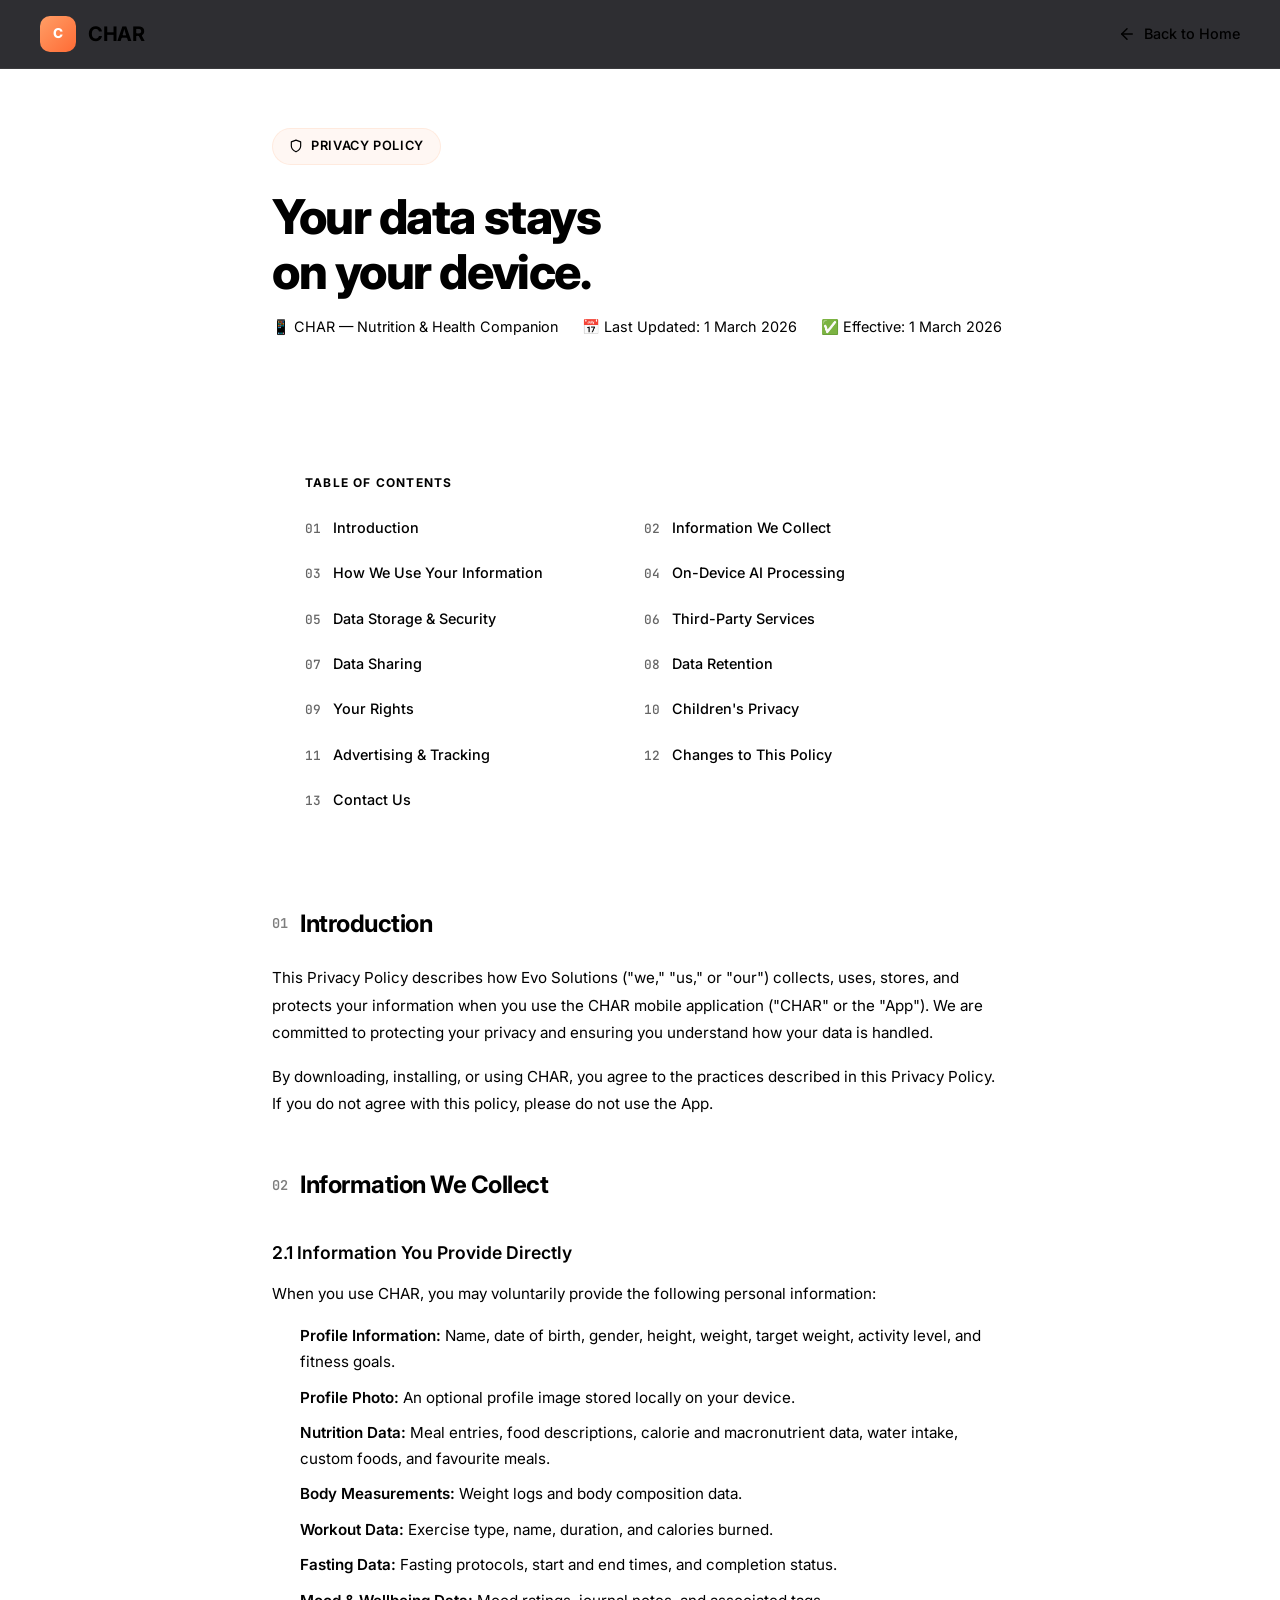
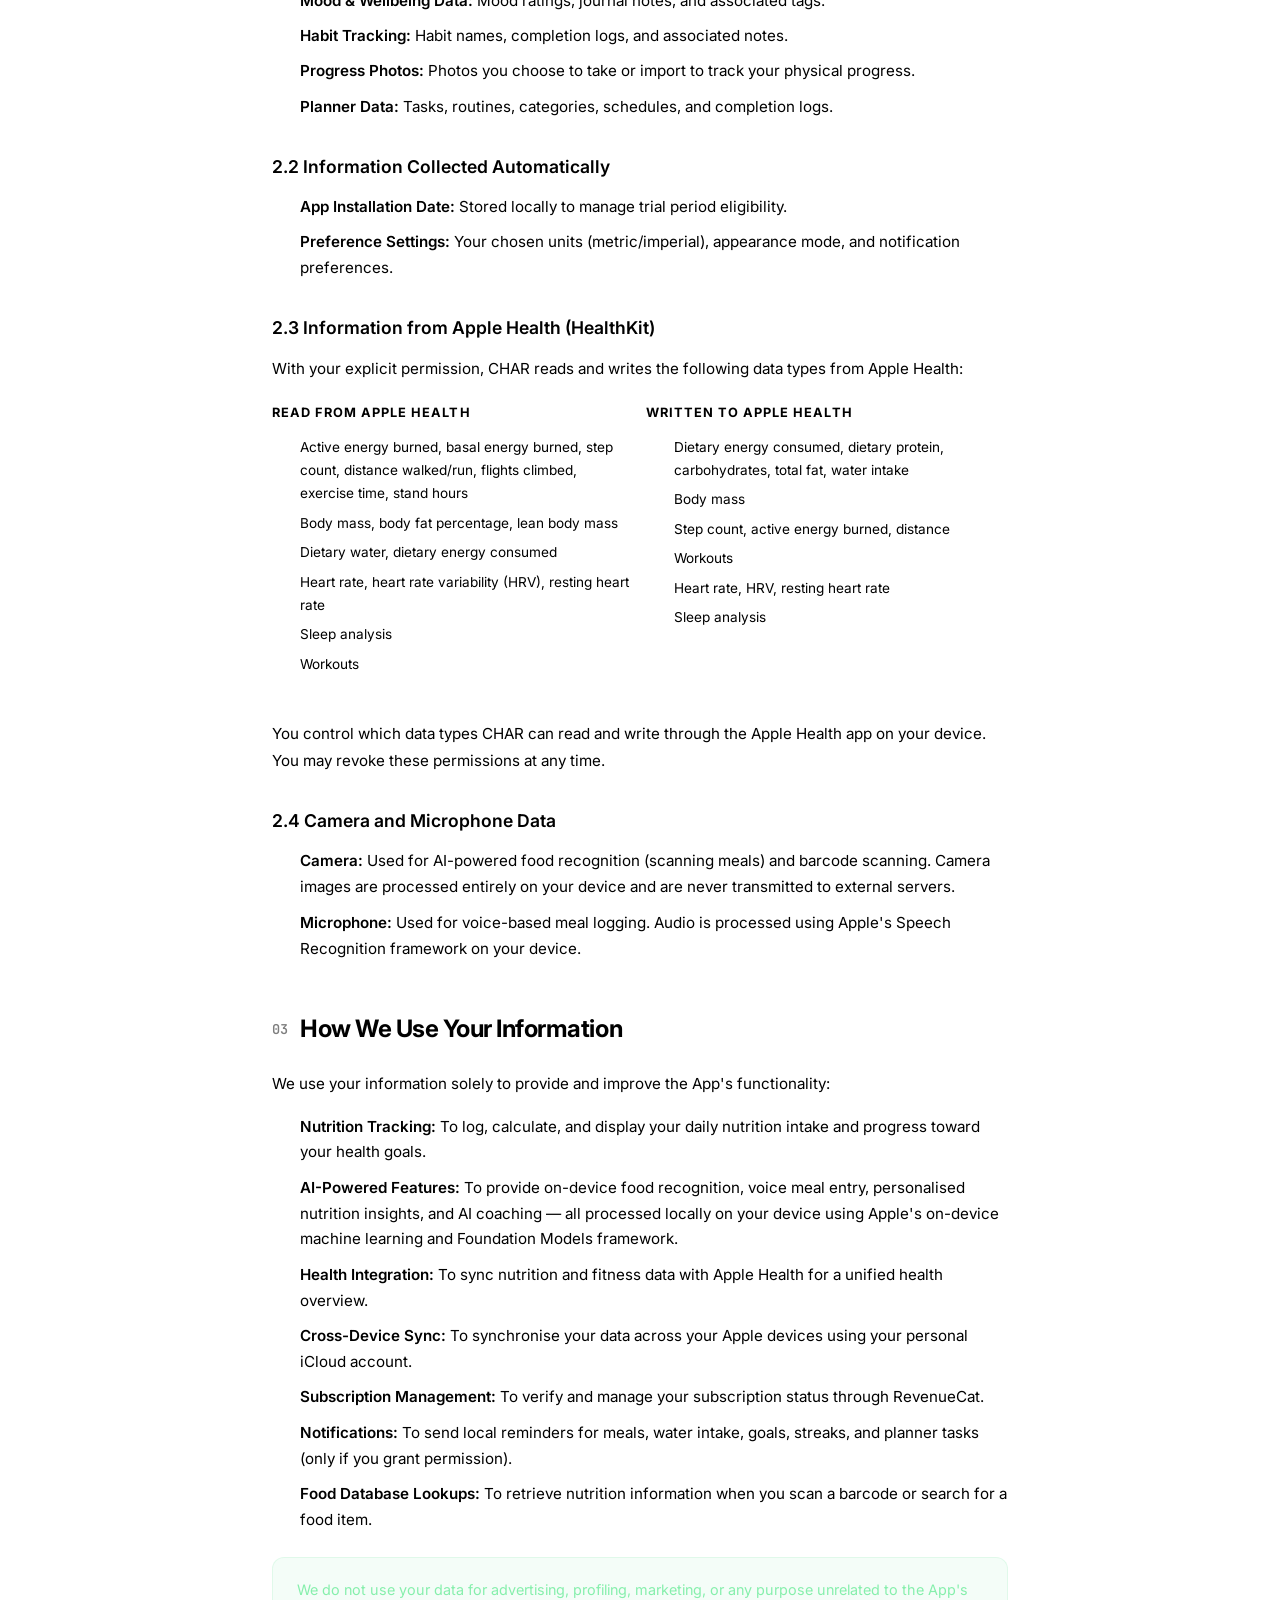
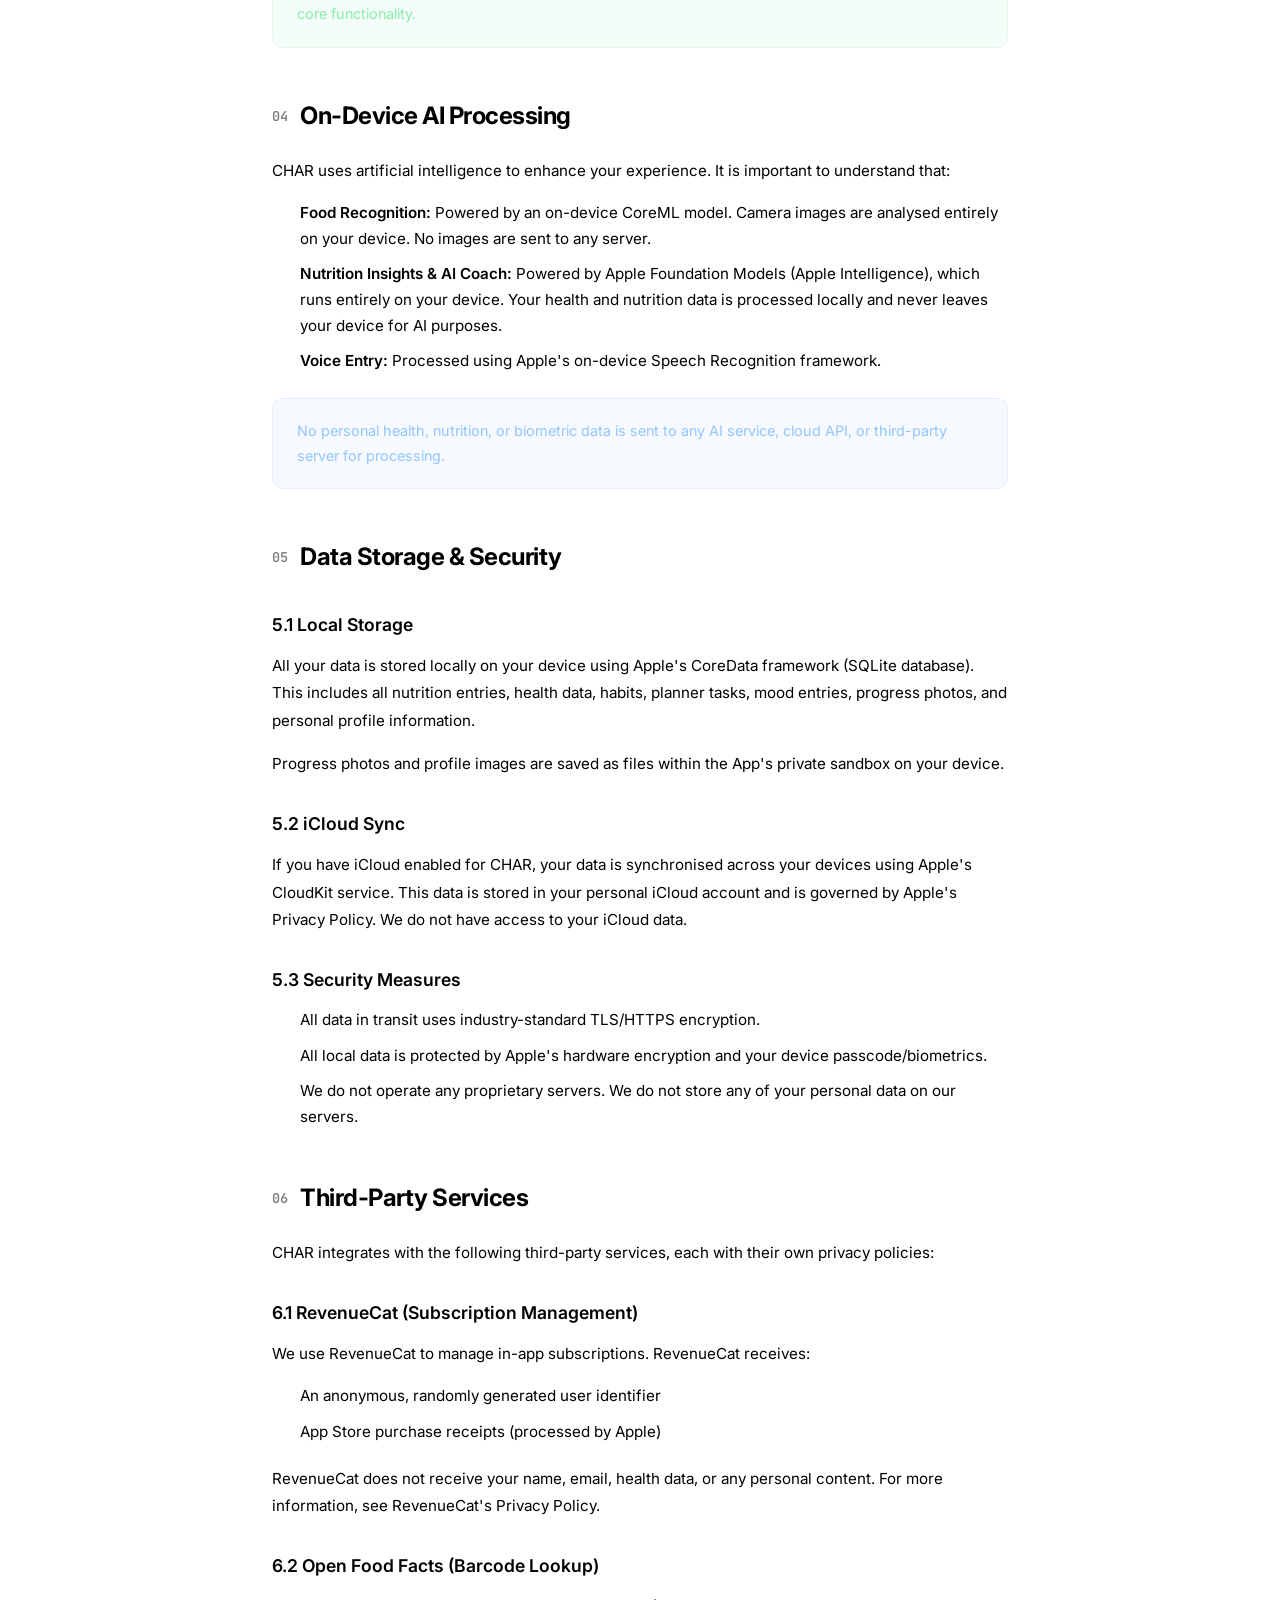
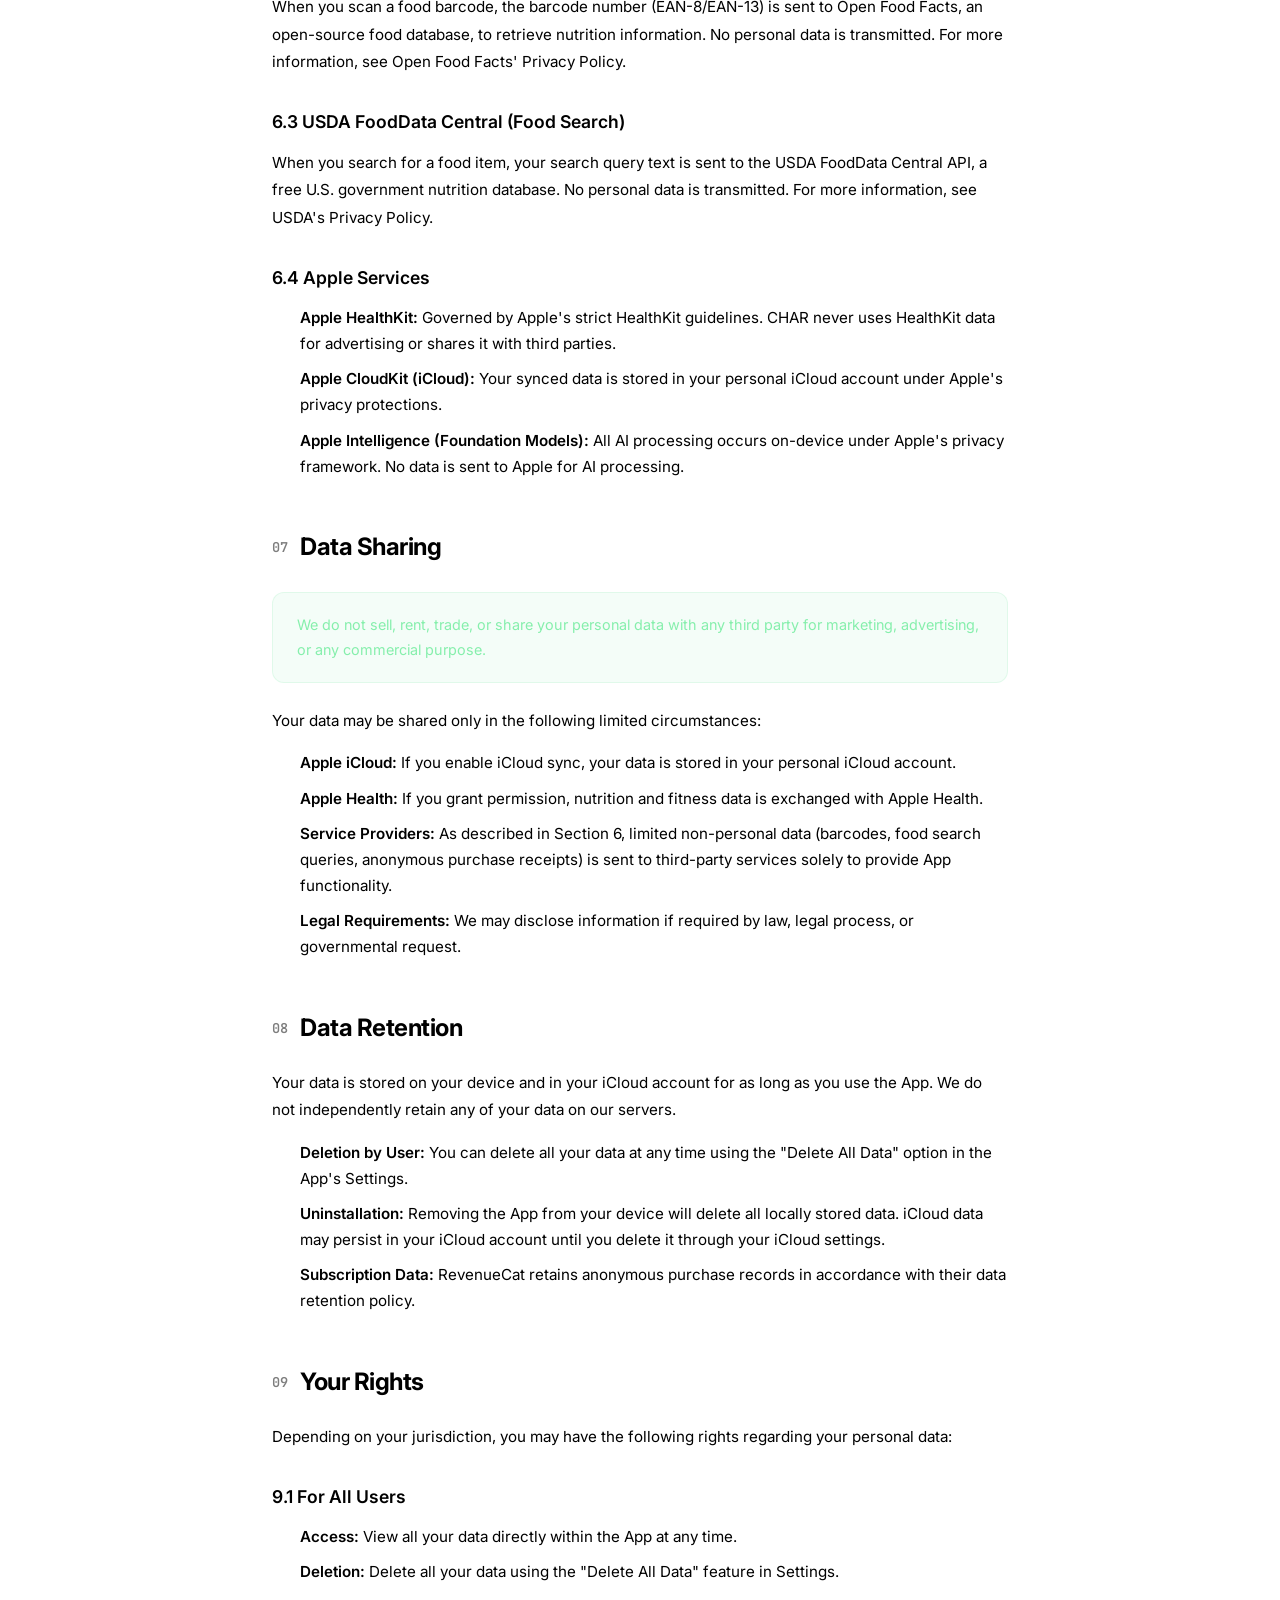
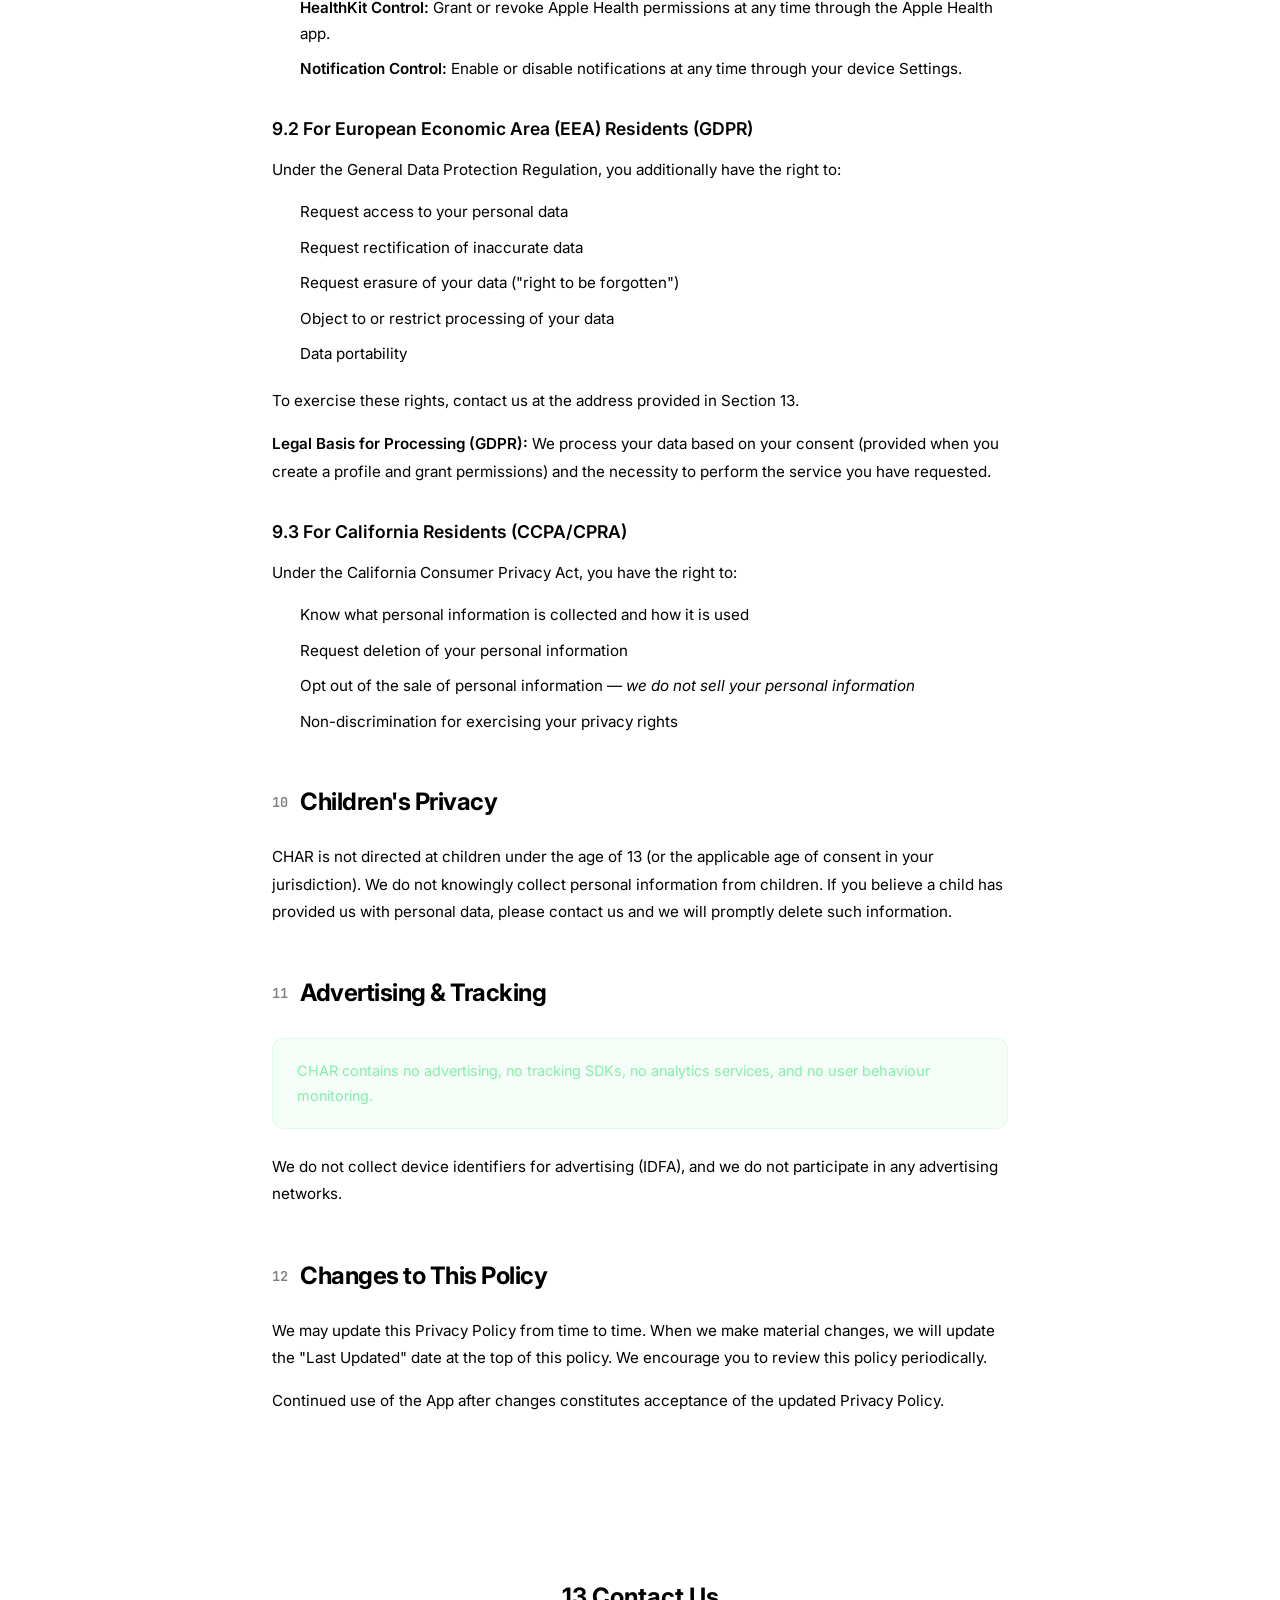
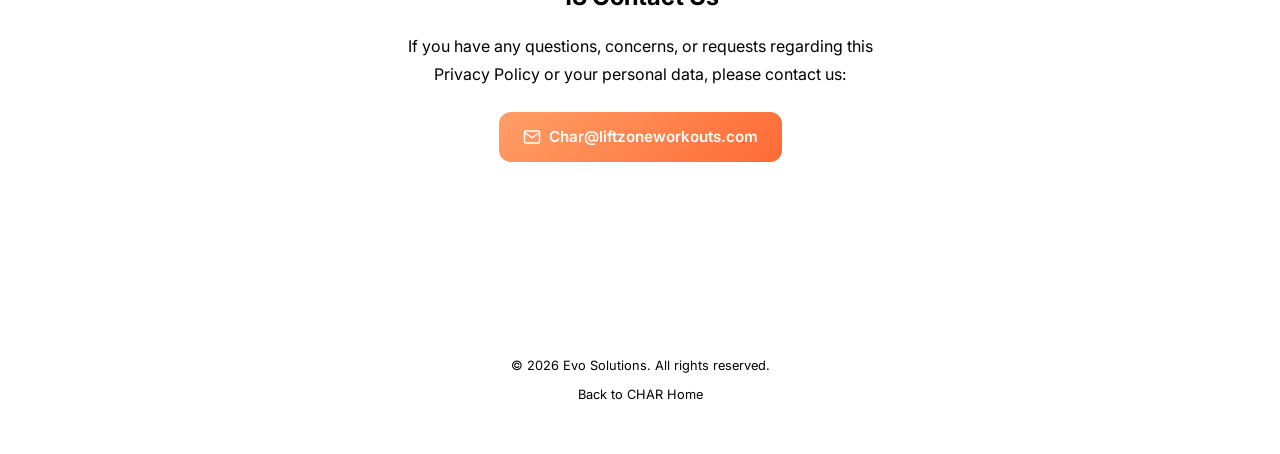
==== privacy.html @ 9d39e42d "feat: migrate privacy policy to self-hosted page - Created privacy.html with full policy content mat" ====
<!DOCTYPE html>
<html lang="en" data-theme="dark">
<head>
  <meta charset="UTF-8">
  <meta name="viewport" content="width=device-width, initial-scale=1.0">
  <meta name="description" content="CHAR Privacy Policy — Learn how your data is stored locally, processed on-device, and never shared. 100% private health tracking.">
  <meta name="author" content="Evo Solutions">
  <meta name="theme-color" content="#0a0a0f">

  <!-- Open Graph -->
  <meta property="og:title" content="CHAR — Privacy Policy">
  <meta property="og:description" content="Your data stays on your device. No cloud AI, no tracking, no ads.">
  <meta property="og:type" content="website">
  <meta property="og:url" content="https://lvadimm.github.io/char-landing/privacy.html">
  <meta property="og:image" content="https://lvadimm.github.io/char-landing/assets/images/og-image.png">

  <title>Privacy Policy — CHAR</title>

  <link rel="preconnect" href="https://fonts.googleapis.com">
  <link rel="preconnect" href="https://fonts.gstatic.com" crossorigin>
  <link href="https://fonts.googleapis.com/css2?family=Inter:wght@300;400;500;600;700;800&family=JetBrains+Mono:wght@400;500&display=swap" rel="stylesheet">

  <link rel="icon" type="image/svg+xml" href="assets/icons/favicon.svg">
  <link rel="stylesheet" href="css/variables.css">

  <style>
    *,
    *::before,
    *::after {
      margin: 0;
      padding: 0;
      box-sizing: border-box;
    }

    body {
      font-family: 'Inter', -apple-system, BlinkMacSystemFont, sans-serif;
      background: var(--color-bg);
      color: var(--color-text-secondary);
      line-height: 1.7;
      -webkit-font-smoothing: antialiased;
      -moz-osx-font-smoothing: grayscale;
    }

    ::selection {
      background: rgba(255, 158, 102, 0.3);
      color: var(--color-text-primary);
    }

    a {
      color: var(--color-brand);
      text-decoration: none;
      transition: color 0.2s;
    }

    a:hover {
      color: var(--color-brand-light);
    }

    /* ─── Navigation ─── */
    .nav {
      position: fixed;
      top: 0;
      left: 0;
      right: 0;
      z-index: 1000;
      padding: 1rem 2rem;
      background: rgba(10, 10, 15, 0.85);
      backdrop-filter: blur(20px);
      -webkit-backdrop-filter: blur(20px);
      border-bottom: 1px solid rgba(255, 255, 255, 0.06);
    }

    .nav__inner {
      max-width: 1200px;
      margin: 0 auto;
      display: flex;
      align-items: center;
      justify-content: space-between;
    }

    .nav__logo {
      display: flex;
      align-items: center;
      gap: 0.75rem;
      text-decoration: none;
      color: var(--color-text-primary);
      font-weight: 700;
      font-size: 1.25rem;
      letter-spacing: -0.02em;
    }

    .nav__logo-icon {
      width: 36px;
      height: 36px;
      background: var(--gradient-brand);
      border-radius: 10px;
      display: flex;
      align-items: center;
      justify-content: center;
      font-weight: 800;
      font-size: 0.85rem;
      color: #fff;
    }

    .nav__back {
      display: flex;
      align-items: center;
      gap: 0.5rem;
      color: var(--color-text-tertiary);
      font-size: 0.9rem;
      font-weight: 500;
      transition: color 0.2s;
    }

    .nav__back:hover {
      color: var(--color-text-primary);
    }

    .nav__back svg {
      width: 18px;
      height: 18px;
    }

    /* ─── Page Container ─── */
    .privacy-page {
      max-width: 800px;
      margin: 0 auto;
      padding: 8rem 2rem 6rem;
    }

    /* ─── Header ─── */
    .privacy-header {
      margin-bottom: 4rem;
      padding-bottom: 2.5rem;
      border-bottom: 1px solid rgba(255, 255, 255, 0.08);
    }

    .privacy-header__tag {
      display: inline-flex;
      align-items: center;
      gap: 0.5rem;
      padding: 0.4rem 1rem;
      background: rgba(255, 158, 102, 0.08);
      border: 1px solid rgba(255, 158, 102, 0.15);
      border-radius: 100px;
      font-size: 0.8rem;
      font-weight: 600;
      color: var(--color-brand);
      letter-spacing: 0.05em;
      text-transform: uppercase;
      margin-bottom: 1.5rem;
    }

    .privacy-header__tag svg {
      width: 14px;
      height: 14px;
    }

    .privacy-header h1 {
      font-size: clamp(2rem, 5vw, 3rem);
      font-weight: 800;
      color: var(--color-text-primary);
      letter-spacing: -0.03em;
      line-height: 1.15;
      margin-bottom: 1rem;
    }

    .privacy-header__meta {
      display: flex;
      flex-wrap: wrap;
      gap: 1.5rem;
      color: var(--color-text-tertiary);
      font-size: 0.9rem;
    }

    .privacy-header__meta span {
      display: flex;
      align-items: center;
      gap: 0.4rem;
    }

    /* ─── Table of Contents ─── */
    .toc {
      margin-bottom: 3.5rem;
      padding: 1.75rem 2rem;
      background: rgba(255, 255, 255, 0.02);
      border: 1px solid rgba(255, 255, 255, 0.06);
      border-radius: 16px;
    }

    .toc__title {
      font-size: 0.75rem;
      font-weight: 700;
      text-transform: uppercase;
      letter-spacing: 0.1em;
      color: var(--color-text-tertiary);
      margin-bottom: 1rem;
    }

    .toc__list {
      list-style: none;
      display: grid;
      grid-template-columns: repeat(auto-fill, minmax(280px, 1fr));
      gap: 0.5rem;
    }

    .toc__list a {
      display: block;
      padding: 0.4rem 0;
      color: var(--color-text-secondary);
      font-size: 0.9rem;
      font-weight: 500;
      transition: color 0.2s, transform 0.2s;
    }

    .toc__list a:hover {
      color: var(--color-brand);
      transform: translateX(4px);
    }

    .toc__list a span {
      color: var(--color-brand);
      font-family: 'JetBrains Mono', monospace;
      font-size: 0.8rem;
      margin-right: 0.5rem;
      opacity: 0.6;
    }

    /* ─── Content Sections ─── */
    .privacy-section {
      margin-bottom: 3rem;
      scroll-margin-top: 6rem;
    }

    .privacy-section h2 {
      font-size: 1.5rem;
      font-weight: 700;
      color: var(--color-text-primary);
      letter-spacing: -0.02em;
      margin-bottom: 1.25rem;
      display: flex;
      align-items: center;
      gap: 0.75rem;
    }

    .privacy-section h2 .section-number {
      font-family: 'JetBrains Mono', monospace;
      font-size: 0.85rem;
      font-weight: 600;
      color: var(--color-brand);
      opacity: 0.5;
      min-width: 2ch;
    }

    .privacy-section h3 {
      font-size: 1.1rem;
      font-weight: 600;
      color: var(--color-text-primary);
      margin-top: 2rem;
      margin-bottom: 0.75rem;
    }

    .privacy-section p {
      margin-bottom: 1rem;
      font-size: 0.95rem;
      line-height: 1.8;
    }

    .privacy-section ul {
      list-style: none;
      margin-bottom: 1.25rem;
      padding-left: 0;
    }

    .privacy-section ul li {
      position: relative;
      padding-left: 1.75rem;
      margin-bottom: 0.6rem;
      font-size: 0.95rem;
      line-height: 1.7;
    }

    .privacy-section ul li::before {
      content: '';
      position: absolute;
      left: 0;
      top: 0.65em;
      width: 6px;
      height: 6px;
      border-radius: 50%;
      background: var(--color-brand);
      opacity: 0.5;
    }

    .privacy-section strong {
      color: var(--color-text-primary);
      font-weight: 600;
    }

    /* ─── Highlight Boxes ─── */
    .privacy-highlight {
      padding: 1.25rem 1.5rem;
      margin: 1.5rem 0;
      border-radius: 12px;
      font-size: 0.9rem;
      line-height: 1.7;
    }

    .privacy-highlight--info {
      background: rgba(96, 165, 250, 0.06);
      border: 1px solid rgba(96, 165, 250, 0.12);
      color: #93C5FD;
    }

    .privacy-highlight--good {
      background: rgba(74, 222, 128, 0.06);
      border: 1px solid rgba(74, 222, 128, 0.12);
      color: #86EFAC;
    }

    /* ─── Data Types Grid ─── */
    .data-grid {
      display: grid;
      grid-template-columns: 1fr 1fr;
      gap: 0.75rem;
      margin: 1.25rem 0 1.5rem;
    }

    .data-grid__col h4 {
      font-size: 0.8rem;
      font-weight: 700;
      text-transform: uppercase;
      letter-spacing: 0.08em;
      color: var(--color-text-tertiary);
      margin-bottom: 0.75rem;
    }

    .data-grid__col ul li {
      font-size: 0.85rem;
      margin-bottom: 0.4rem;
    }

    /* ─── Divider ─── */
    .privacy-divider {
      border: none;
      height: 1px;
      background: rgba(255, 255, 255, 0.06);
      margin: 3rem 0;
    }

    /* ─── Contact Section ─── */
    .privacy-contact {
      text-align: center;
      padding: 3rem 2rem;
      background: rgba(255, 255, 255, 0.02);
      border: 1px solid rgba(255, 255, 255, 0.06);
      border-radius: 20px;
      margin-top: 4rem;
    }

    .privacy-contact h2 {
      justify-content: center;
      margin-bottom: 1rem;
    }

    .privacy-contact p {
      max-width: 480px;
      margin: 0 auto 1.5rem;
      text-align: center;
    }

    .privacy-contact__email {
      display: inline-flex;
      align-items: center;
      gap: 0.5rem;
      padding: 0.75rem 1.5rem;
      background: var(--gradient-brand);
      color: #fff;
      font-weight: 600;
      font-size: 0.95rem;
      border-radius: 12px;
      transition: opacity 0.2s, transform 0.2s;
    }

    .privacy-contact__email:hover {
      opacity: 0.9;
      transform: translateY(-1px);
      color: #fff;
    }

    /* ─── Footer ─── */
    .privacy-footer {
      text-align: center;
      padding: 3rem 2rem;
      color: var(--color-text-tertiary);
      font-size: 0.8rem;
    }

    .privacy-footer a {
      color: var(--color-text-secondary);
    }

    /* ─── Responsive ─── */
    @media (max-width: 768px) {
      .privacy-page {
        padding: 6rem 1.25rem 4rem;
      }

      .privacy-header h1 {
        font-size: 1.75rem;
      }

      .toc__list {
        grid-template-columns: 1fr;
      }

      .data-grid {
        grid-template-columns: 1fr;
      }

      .nav {
        padding: 0.75rem 1.25rem;
      }
    }

    @media (max-width: 480px) {
      .privacy-header__meta {
        flex-direction: column;
        gap: 0.5rem;
      }
    }
  </style>
</head>

<body>
  <!-- ─── Navigation ─── -->
  <nav class="nav">
    <div class="nav__inner">
      <a href="index.html" class="nav__logo">
        <div class="nav__logo-icon">C</div>
        CHAR
      </a>
      <a href="index.html" class="nav__back">
        <svg viewBox="0 0 24 24" fill="none" stroke="currentColor" stroke-width="2" stroke-linecap="round" stroke-linejoin="round"><path d="M19 12H5"/><path d="m12 19-7-7 7-7"/></svg>
        Back to Home
      </a>
    </div>
  </nav>

  <!-- ─── Privacy Policy ─── -->
  <main class="privacy-page">
    <header class="privacy-header">
      <div class="privacy-header__tag">
        <svg viewBox="0 0 24 24" fill="none" stroke="currentColor" stroke-width="2" stroke-linecap="round" stroke-linejoin="round"><path d="M12 22s8-4 8-10V5l-8-3-8 3v7c0 6 8 10 8 10z"/></svg>
        Privacy Policy
      </div>
      <h1>Your data stays<br>on your device.</h1>
      <div class="privacy-header__meta">
        <span>📱 CHAR — Nutrition &amp; Health Companion</span>
        <span>📅 Last Updated: 1 March 2026</span>
        <span>✅ Effective: 1 March 2026</span>
      </div>
    </header>

    <!-- Table of Contents -->
    <div class="toc">
      <div class="toc__title">Table of Contents</div>
      <ol class="toc__list">
        <li><a href="#introduction"><span>01</span> Introduction</a></li>
        <li><a href="#information-collected"><span>02</span> Information We Collect</a></li>
        <li><a href="#how-we-use"><span>03</span> How We Use Your Information</a></li>
        <li><a href="#on-device-ai"><span>04</span> On-Device AI Processing</a></li>
        <li><a href="#storage-security"><span>05</span> Data Storage &amp; Security</a></li>
        <li><a href="#third-party"><span>06</span> Third-Party Services</a></li>
        <li><a href="#data-sharing"><span>07</span> Data Sharing</a></li>
        <li><a href="#data-retention"><span>08</span> Data Retention</a></li>
        <li><a href="#your-rights"><span>09</span> Your Rights</a></li>
        <li><a href="#children"><span>10</span> Children's Privacy</a></li>
        <li><a href="#advertising"><span>11</span> Advertising &amp; Tracking</a></li>
        <li><a href="#changes"><span>12</span> Changes to This Policy</a></li>
        <li><a href="#contact"><span>13</span> Contact Us</a></li>
      </ol>
    </div>

    <!-- 1. Introduction -->
    <section class="privacy-section" id="introduction">
      <h2><span class="section-number">01</span> Introduction</h2>
      <p>This Privacy Policy describes how Evo Solutions ("we," "us," or "our") collects, uses, stores, and protects your information when you use the CHAR mobile application ("CHAR" or the "App"). We are committed to protecting your privacy and ensuring you understand how your data is handled.</p>
      <p>By downloading, installing, or using CHAR, you agree to the practices described in this Privacy Policy. If you do not agree with this policy, please do not use the App.</p>
    </section>

    <!-- 2. Information We Collect -->
    <section class="privacy-section" id="information-collected">
      <h2><span class="section-number">02</span> Information We Collect</h2>

      <h3>2.1 Information You Provide Directly</h3>
      <p>When you use CHAR, you may voluntarily provide the following personal information:</p>
      <ul>
        <li><strong>Profile Information:</strong> Name, date of birth, gender, height, weight, target weight, activity level, and fitness goals.</li>
        <li><strong>Profile Photo:</strong> An optional profile image stored locally on your device.</li>
        <li><strong>Nutrition Data:</strong> Meal entries, food descriptions, calorie and macronutrient data, water intake, custom foods, and favourite meals.</li>
        <li><strong>Body Measurements:</strong> Weight logs and body composition data.</li>
        <li><strong>Workout Data:</strong> Exercise type, name, duration, and calories burned.</li>
        <li><strong>Fasting Data:</strong> Fasting protocols, start and end times, and completion status.</li>
        <li><strong>Mood &amp; Wellbeing Data:</strong> Mood ratings, journal notes, and associated tags.</li>
        <li><strong>Habit Tracking:</strong> Habit names, completion logs, and associated notes.</li>
        <li><strong>Progress Photos:</strong> Photos you choose to take or import to track your physical progress.</li>
        <li><strong>Planner Data:</strong> Tasks, routines, categories, schedules, and completion logs.</li>
      </ul>

      <h3>2.2 Information Collected Automatically</h3>
      <ul>
        <li><strong>App Installation Date:</strong> Stored locally to manage trial period eligibility.</li>
        <li><strong>Preference Settings:</strong> Your chosen units (metric/imperial), appearance mode, and notification preferences.</li>
      </ul>

      <h3>2.3 Information from Apple Health (HealthKit)</h3>
      <p>With your explicit permission, CHAR reads and writes the following data types from Apple Health:</p>
      <div class="data-grid">
        <div class="data-grid__col">
          <h4>Read from Apple Health</h4>
          <ul>
            <li>Active energy burned, basal energy burned, step count, distance walked/run, flights climbed, exercise time, stand hours</li>
            <li>Body mass, body fat percentage, lean body mass</li>
            <li>Dietary water, dietary energy consumed</li>
            <li>Heart rate, heart rate variability (HRV), resting heart rate</li>
            <li>Sleep analysis</li>
            <li>Workouts</li>
          </ul>
        </div>
        <div class="data-grid__col">
          <h4>Written to Apple Health</h4>
          <ul>
            <li>Dietary energy consumed, dietary protein, carbohydrates, total fat, water intake</li>
            <li>Body mass</li>
            <li>Step count, active energy burned, distance</li>
            <li>Workouts</li>
            <li>Heart rate, HRV, resting heart rate</li>
            <li>Sleep analysis</li>
          </ul>
        </div>
      </div>
      <p>You control which data types CHAR can read and write through the Apple Health app on your device. You may revoke these permissions at any time.</p>

      <h3>2.4 Camera and Microphone Data</h3>
      <ul>
        <li><strong>Camera:</strong> Used for AI-powered food recognition (scanning meals) and barcode scanning. Camera images are processed entirely on your device and are never transmitted to external servers.</li>
        <li><strong>Microphone:</strong> Used for voice-based meal logging. Audio is processed using Apple's Speech Recognition framework on your device.</li>
      </ul>
    </section>

    <!-- 3. How We Use Your Information -->
    <section class="privacy-section" id="how-we-use">
      <h2><span class="section-number">03</span> How We Use Your Information</h2>
      <p>We use your information solely to provide and improve the App's functionality:</p>
      <ul>
        <li><strong>Nutrition Tracking:</strong> To log, calculate, and display your daily nutrition intake and progress toward your health goals.</li>
        <li><strong>AI-Powered Features:</strong> To provide on-device food recognition, voice meal entry, personalised nutrition insights, and AI coaching — all processed locally on your device using Apple's on-device machine learning and Foundation Models framework.</li>
        <li><strong>Health Integration:</strong> To sync nutrition and fitness data with Apple Health for a unified health overview.</li>
        <li><strong>Cross-Device Sync:</strong> To synchronise your data across your Apple devices using your personal iCloud account.</li>
        <li><strong>Subscription Management:</strong> To verify and manage your subscription status through RevenueCat.</li>
        <li><strong>Notifications:</strong> To send local reminders for meals, water intake, goals, streaks, and planner tasks (only if you grant permission).</li>
        <li><strong>Food Database Lookups:</strong> To retrieve nutrition information when you scan a barcode or search for a food item.</li>
      </ul>
      <div class="privacy-highlight privacy-highlight--good">
        We do not use your data for advertising, profiling, marketing, or any purpose unrelated to the App's core functionality.
      </div>
    </section>

    <!-- 4. On-Device AI Processing -->
    <section class="privacy-section" id="on-device-ai">
      <h2><span class="section-number">04</span> On-Device AI Processing</h2>
      <p>CHAR uses artificial intelligence to enhance your experience. It is important to understand that:</p>
      <ul>
        <li><strong>Food Recognition:</strong> Powered by an on-device CoreML model. Camera images are analysed entirely on your device. No images are sent to any server.</li>
        <li><strong>Nutrition Insights &amp; AI Coach:</strong> Powered by Apple Foundation Models (Apple Intelligence), which runs entirely on your device. Your health and nutrition data is processed locally and never leaves your device for AI purposes.</li>
        <li><strong>Voice Entry:</strong> Processed using Apple's on-device Speech Recognition framework.</li>
      </ul>
      <div class="privacy-highlight privacy-highlight--info">
        No personal health, nutrition, or biometric data is sent to any AI service, cloud API, or third-party server for processing.
      </div>
    </section>

    <!-- 5. Data Storage and Security -->
    <section class="privacy-section" id="storage-security">
      <h2><span class="section-number">05</span> Data Storage &amp; Security</h2>

      <h3>5.1 Local Storage</h3>
      <p>All your data is stored locally on your device using Apple's CoreData framework (SQLite database). This includes all nutrition entries, health data, habits, planner tasks, mood entries, progress photos, and personal profile information.</p>
      <p>Progress photos and profile images are saved as files within the App's private sandbox on your device.</p>

      <h3>5.2 iCloud Sync</h3>
      <p>If you have iCloud enabled for CHAR, your data is synchronised across your devices using Apple's CloudKit service. This data is stored in your personal iCloud account and is governed by Apple's Privacy Policy. We do not have access to your iCloud data.</p>

      <h3>5.3 Security Measures</h3>
      <ul>
        <li>All data in transit uses industry-standard TLS/HTTPS encryption.</li>
        <li>All local data is protected by Apple's hardware encryption and your device passcode/biometrics.</li>
        <li>We do not operate any proprietary servers. We do not store any of your personal data on our servers.</li>
      </ul>
    </section>

    <!-- 6. Third-Party Services -->
    <section class="privacy-section" id="third-party">
      <h2><span class="section-number">06</span> Third-Party Services</h2>
      <p>CHAR integrates with the following third-party services, each with their own privacy policies:</p>

      <h3>6.1 RevenueCat (Subscription Management)</h3>
      <p>We use RevenueCat to manage in-app subscriptions. RevenueCat receives:</p>
      <ul>
        <li>An anonymous, randomly generated user identifier</li>
        <li>App Store purchase receipts (processed by Apple)</li>
      </ul>
      <p>RevenueCat does not receive your name, email, health data, or any personal content. For more information, see <a href="https://www.revenuecat.com/privacy" target="_blank" rel="noopener">RevenueCat's Privacy Policy</a>.</p>

      <h3>6.2 Open Food Facts (Barcode Lookup)</h3>
      <p>When you scan a food barcode, the barcode number (EAN-8/EAN-13) is sent to Open Food Facts, an open-source food database, to retrieve nutrition information. No personal data is transmitted. For more information, see <a href="https://world.openfoodfacts.org/privacy" target="_blank" rel="noopener">Open Food Facts' Privacy Policy</a>.</p>

      <h3>6.3 USDA FoodData Central (Food Search)</h3>
      <p>When you search for a food item, your search query text is sent to the USDA FoodData Central API, a free U.S. government nutrition database. No personal data is transmitted. For more information, see <a href="https://www.usda.gov/privacy-policy" target="_blank" rel="noopener">USDA's Privacy Policy</a>.</p>

      <h3>6.4 Apple Services</h3>
      <ul>
        <li><strong>Apple HealthKit:</strong> Governed by Apple's strict HealthKit guidelines. CHAR never uses HealthKit data for advertising or shares it with third parties.</li>
        <li><strong>Apple CloudKit (iCloud):</strong> Your synced data is stored in your personal iCloud account under Apple's privacy protections.</li>
        <li><strong>Apple Intelligence (Foundation Models):</strong> All AI processing occurs on-device under Apple's privacy framework. No data is sent to Apple for AI processing.</li>
      </ul>
    </section>

    <!-- 7. Data Sharing -->
    <section class="privacy-section" id="data-sharing">
      <h2><span class="section-number">07</span> Data Sharing</h2>
      <div class="privacy-highlight privacy-highlight--good">
        We do not sell, rent, trade, or share your personal data with any third party for marketing, advertising, or any commercial purpose.
      </div>
      <p>Your data may be shared only in the following limited circumstances:</p>
      <ul>
        <li><strong>Apple iCloud:</strong> If you enable iCloud sync, your data is stored in your personal iCloud account.</li>
        <li><strong>Apple Health:</strong> If you grant permission, nutrition and fitness data is exchanged with Apple Health.</li>
        <li><strong>Service Providers:</strong> As described in Section 6, limited non-personal data (barcodes, food search queries, anonymous purchase receipts) is sent to third-party services solely to provide App functionality.</li>
        <li><strong>Legal Requirements:</strong> We may disclose information if required by law, legal process, or governmental request.</li>
      </ul>
    </section>

    <!-- 8. Data Retention -->
    <section class="privacy-section" id="data-retention">
      <h2><span class="section-number">08</span> Data Retention</h2>
      <p>Your data is stored on your device and in your iCloud account for as long as you use the App. We do not independently retain any of your data on our servers.</p>
      <ul>
        <li><strong>Deletion by User:</strong> You can delete all your data at any time using the "Delete All Data" option in the App's Settings.</li>
        <li><strong>Uninstallation:</strong> Removing the App from your device will delete all locally stored data. iCloud data may persist in your iCloud account until you delete it through your iCloud settings.</li>
        <li><strong>Subscription Data:</strong> RevenueCat retains anonymous purchase records in accordance with their data retention policy.</li>
      </ul>
    </section>

    <!-- 9. Your Rights -->
    <section class="privacy-section" id="your-rights">
      <h2><span class="section-number">09</span> Your Rights</h2>
      <p>Depending on your jurisdiction, you may have the following rights regarding your personal data:</p>

      <h3>9.1 For All Users</h3>
      <ul>
        <li><strong>Access:</strong> View all your data directly within the App at any time.</li>
        <li><strong>Deletion:</strong> Delete all your data using the "Delete All Data" feature in Settings.</li>
        <li><strong>HealthKit Control:</strong> Grant or revoke Apple Health permissions at any time through the Apple Health app.</li>
        <li><strong>Notification Control:</strong> Enable or disable notifications at any time through your device Settings.</li>
      </ul>

      <h3>9.2 For European Economic Area (EEA) Residents (GDPR)</h3>
      <p>Under the General Data Protection Regulation, you additionally have the right to:</p>
      <ul>
        <li>Request access to your personal data</li>
        <li>Request rectification of inaccurate data</li>
        <li>Request erasure of your data ("right to be forgotten")</li>
        <li>Object to or restrict processing of your data</li>
        <li>Data portability</li>
      </ul>
      <p>To exercise these rights, contact us at the address provided in Section 13.</p>
      <p><strong>Legal Basis for Processing (GDPR):</strong> We process your data based on your consent (provided when you create a profile and grant permissions) and the necessity to perform the service you have requested.</p>

      <h3>9.3 For California Residents (CCPA/CPRA)</h3>
      <p>Under the California Consumer Privacy Act, you have the right to:</p>
      <ul>
        <li>Know what personal information is collected and how it is used</li>
        <li>Request deletion of your personal information</li>
        <li>Opt out of the sale of personal information — <em>we do not sell your personal information</em></li>
        <li>Non-discrimination for exercising your privacy rights</li>
      </ul>
    </section>

    <!-- 10. Children's Privacy -->
    <section class="privacy-section" id="children">
      <h2><span class="section-number">10</span> Children's Privacy</h2>
      <p>CHAR is not directed at children under the age of 13 (or the applicable age of consent in your jurisdiction). We do not knowingly collect personal information from children. If you believe a child has provided us with personal data, please contact us and we will promptly delete such information.</p>
    </section>

    <!-- 11. Advertising and Tracking -->
    <section class="privacy-section" id="advertising">
      <h2><span class="section-number">11</span> Advertising &amp; Tracking</h2>
      <div class="privacy-highlight privacy-highlight--good">
        CHAR contains no advertising, no tracking SDKs, no analytics services, and no user behaviour monitoring.
      </div>
      <p>We do not collect device identifiers for advertising (IDFA), and we do not participate in any advertising networks.</p>
    </section>

    <!-- 12. Changes to This Privacy Policy -->
    <section class="privacy-section" id="changes">
      <h2><span class="section-number">12</span> Changes to This Policy</h2>
      <p>We may update this Privacy Policy from time to time. When we make material changes, we will update the "Last Updated" date at the top of this policy. We encourage you to review this policy periodically.</p>
      <p>Continued use of the App after changes constitutes acceptance of the updated Privacy Policy.</p>
    </section>

    <hr class="privacy-divider">

    <!-- 13. Contact Us -->
    <div class="privacy-contact" id="contact">
      <h2><span class="section-number">13</span> Contact Us</h2>
      <p>If you have any questions, concerns, or requests regarding this Privacy Policy or your personal data, please contact us:</p>
      <a href="mailto:Char@liftzoneworkouts.com" class="privacy-contact__email">
        <svg width="18" height="18" viewBox="0 0 24 24" fill="none" stroke="currentColor" stroke-width="2" stroke-linecap="round" stroke-linejoin="round"><path d="M4 4h16c1.1 0 2 .9 2 2v12c0 1.1-.9 2-2 2H4c-1.1 0-2-.9-2-2V6c0-1.1.9-2 2-2z"/><polyline points="22,6 12,13 2,6"/></svg>
        Char@liftzoneworkouts.com
      </a>
    </div>
  </main>

  <footer class="privacy-footer">
    <p>&copy; 2026 Evo Solutions. All rights reserved.</p>
    <p style="margin-top: 0.5rem"><a href="index.html">Back to CHAR Home</a></p>
  </footer>
</body>
</html>
---- css/variables.css ----
/* ═══════════════════════════════════════════════════
   CSS VARIABLES — Design Tokens
   ═══════════════════════════════════════════════════ */

:root {
  /* ─── Brand Colors ─── */
  --orange-50:  #FFF7ED;
  --orange-100: #FFEDD5;
  --orange-200: #FED7AA;
  --orange-300: #FDBA74;
  --orange-400: #FF9E66;
  --orange-500: #FF6B35;
  --orange-600: #EA580C;
  --orange-700: #C2410C;

  --teal-300: #80D1BA;
  --teal-400: #5EEAD4;
  --teal-500: #14B8A6;

  --purple-400: #C084FC;
  --purple-500: #A855F7;
  --purple-600: #9333EA;

  --indigo-400: #818CF8;
  --indigo-500: #6366F1;

  --pink-400: #F472B6;
  --pink-500: #EC4899;

  --green-400: #4ADE80;
  --green-500: #22C55E;

  --red-400: #F87171;
  --red-500: #EF4444;

  --yellow-400: #FBBF24;
  --yellow-500: #EAB308;

  --cyan-400: #22D3EE;
  --cyan-500: #06B6D4;

  --blue-400: #60A5FA;
  --blue-500: #3B82F6;

  /* ─── Dark Theme (default) ─── */
  --bg-primary:     #0a0a0f;
  --bg-secondary:   #111118;
  --bg-tertiary:    #18181f;
  --bg-card:        rgba(255, 255, 255, 0.03);
  --bg-card-hover:  rgba(255, 255, 255, 0.06);
  --bg-glass:       rgba(255, 255, 255, 0.04);
  --bg-glass-hover: rgba(255, 255, 255, 0.08);

  --text-primary:   #F8FAFC;
  --text-secondary: #94A3B8;
  --text-tertiary:  #64748B;
  --text-muted:     #475569;

  --border-primary:   rgba(255, 255, 255, 0.06);
  --border-secondary: rgba(255, 255, 255, 0.03);
  --border-accent:    rgba(255, 158, 102, 0.2);

  --shadow-sm: 0 1px 2px rgba(0, 0, 0, 0.3);
  --shadow-md: 0 4px 16px rgba(0, 0, 0, 0.4);
  --shadow-lg: 0 12px 48px rgba(0, 0, 0, 0.5);
  --shadow-glow: 0 0 60px rgba(255, 158, 102, 0.15);

  /* ─── Gradient ─── */
  --gradient-brand: linear-gradient(135deg, var(--orange-400), var(--orange-500));
  --gradient-brand-wide: linear-gradient(90deg, var(--orange-400), var(--orange-500), var(--teal-400));
  --gradient-text: linear-gradient(135deg, var(--orange-400) 0%, var(--orange-500) 50%, var(--teal-400) 100%);
  --gradient-glass: linear-gradient(135deg, rgba(255,255,255,0.06) 0%, rgba(255,255,255,0.01) 100%);
  --gradient-glow: radial-gradient(ellipse at center, rgba(255,158,102,0.15) 0%, transparent 70%);

  /* ─── Typography ─── */
  --font-primary: 'Inter', -apple-system, BlinkMacSystemFont, 'Segoe UI', Roboto, sans-serif;
  --font-mono: 'JetBrains Mono', 'SF Mono', 'Fira Code', monospace;

  --text-xs:   0.75rem;    /* 12px */
  --text-sm:   0.875rem;   /* 14px */
  --text-base: 1rem;       /* 16px */
  --text-lg:   1.125rem;   /* 18px */
  --text-xl:   1.25rem;    /* 20px */
  --text-2xl:  1.5rem;     /* 24px */
  --text-3xl:  1.875rem;   /* 30px */
  --text-4xl:  2.25rem;    /* 36px */
  --text-5xl:  3rem;       /* 48px */
  --text-6xl:  3.75rem;    /* 60px */
  --text-7xl:  4.5rem;     /* 72px */
  --text-8xl:  6rem;       /* 96px */

  --leading-tight:  1.15;
  --leading-snug:   1.3;
  --leading-normal: 1.6;
  --leading-relaxed: 1.75;

  --tracking-tight: -0.03em;
  --tracking-normal: -0.01em;
  --tracking-wide: 0.05em;

  /* ─── Spacing ─── */
  --space-1:  0.25rem;
  --space-2:  0.5rem;
  --space-3:  0.75rem;
  --space-4:  1rem;
  --space-5:  1.25rem;
  --space-6:  1.5rem;
  --space-8:  2rem;
  --space-10: 2.5rem;
  --space-12: 3rem;
  --space-16: 4rem;
  --space-20: 5rem;
  --space-24: 6rem;
  --space-32: 8rem;

  /* ─── Layout ─── */
  --container-max: 1200px;
  --container-wide: 1400px;
  --container-narrow: 800px;
  --gutter: clamp(1rem, 4vw, 2rem);

  /* ─── Border Radius ─── */
  --radius-sm:  0.375rem;
  --radius-md:  0.5rem;
  --radius-lg:  0.75rem;
  --radius-xl:  1rem;
  --radius-2xl: 1.25rem;
  --radius-3xl: 1.5rem;
  --radius-full: 9999px;

  /* ─── Transitions ─── */
  --ease-out-expo: cubic-bezier(0.16, 1, 0.3, 1);
  --ease-out-quart: cubic-bezier(0.25, 1, 0.5, 1);
  --ease-in-out: cubic-bezier(0.4, 0, 0.2, 1);
  --duration-fast: 150ms;
  --duration-base: 300ms;
  --duration-slow: 500ms;
  --duration-slower: 800ms;

  /* ─── Z-index ─── */
  --z-base: 1;
  --z-dropdown: 10;
  --z-sticky: 50;
  --z-overlay: 100;
  --z-modal: 200;
  --z-loader: 1000;
}
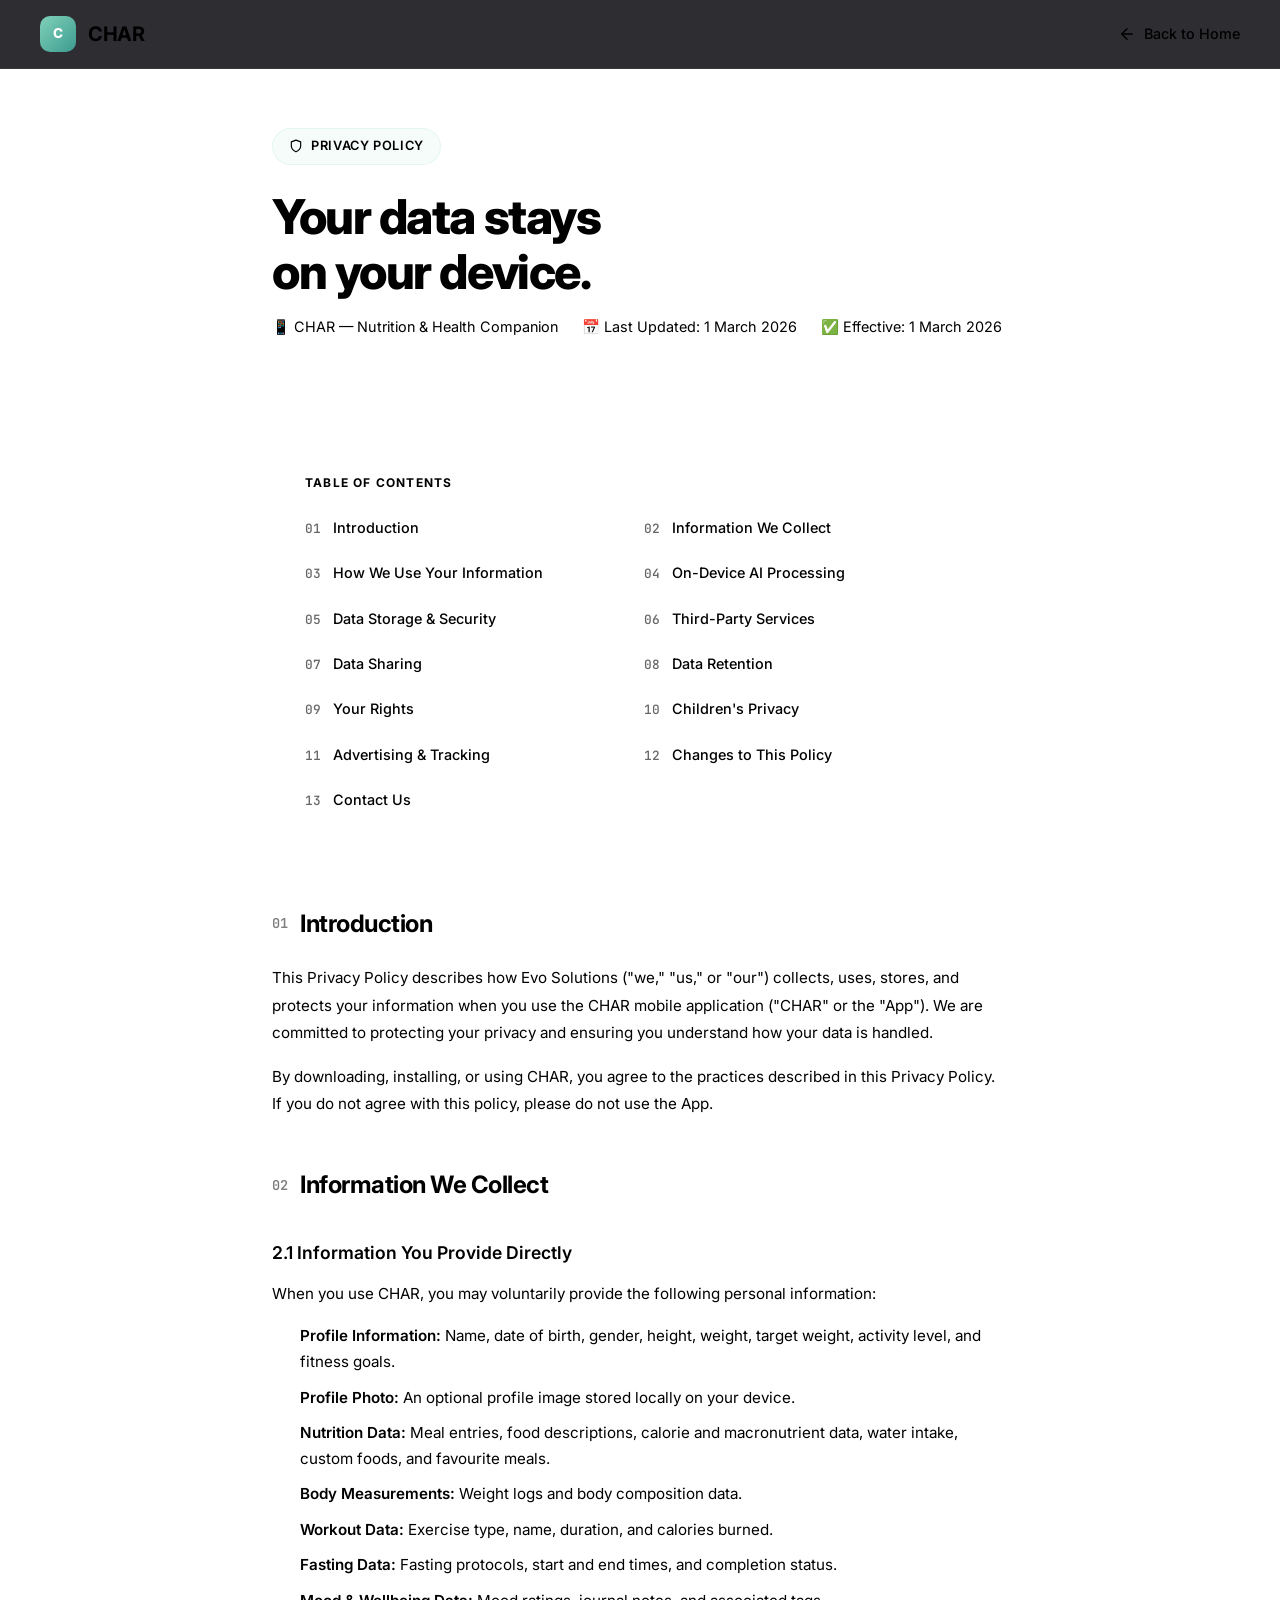
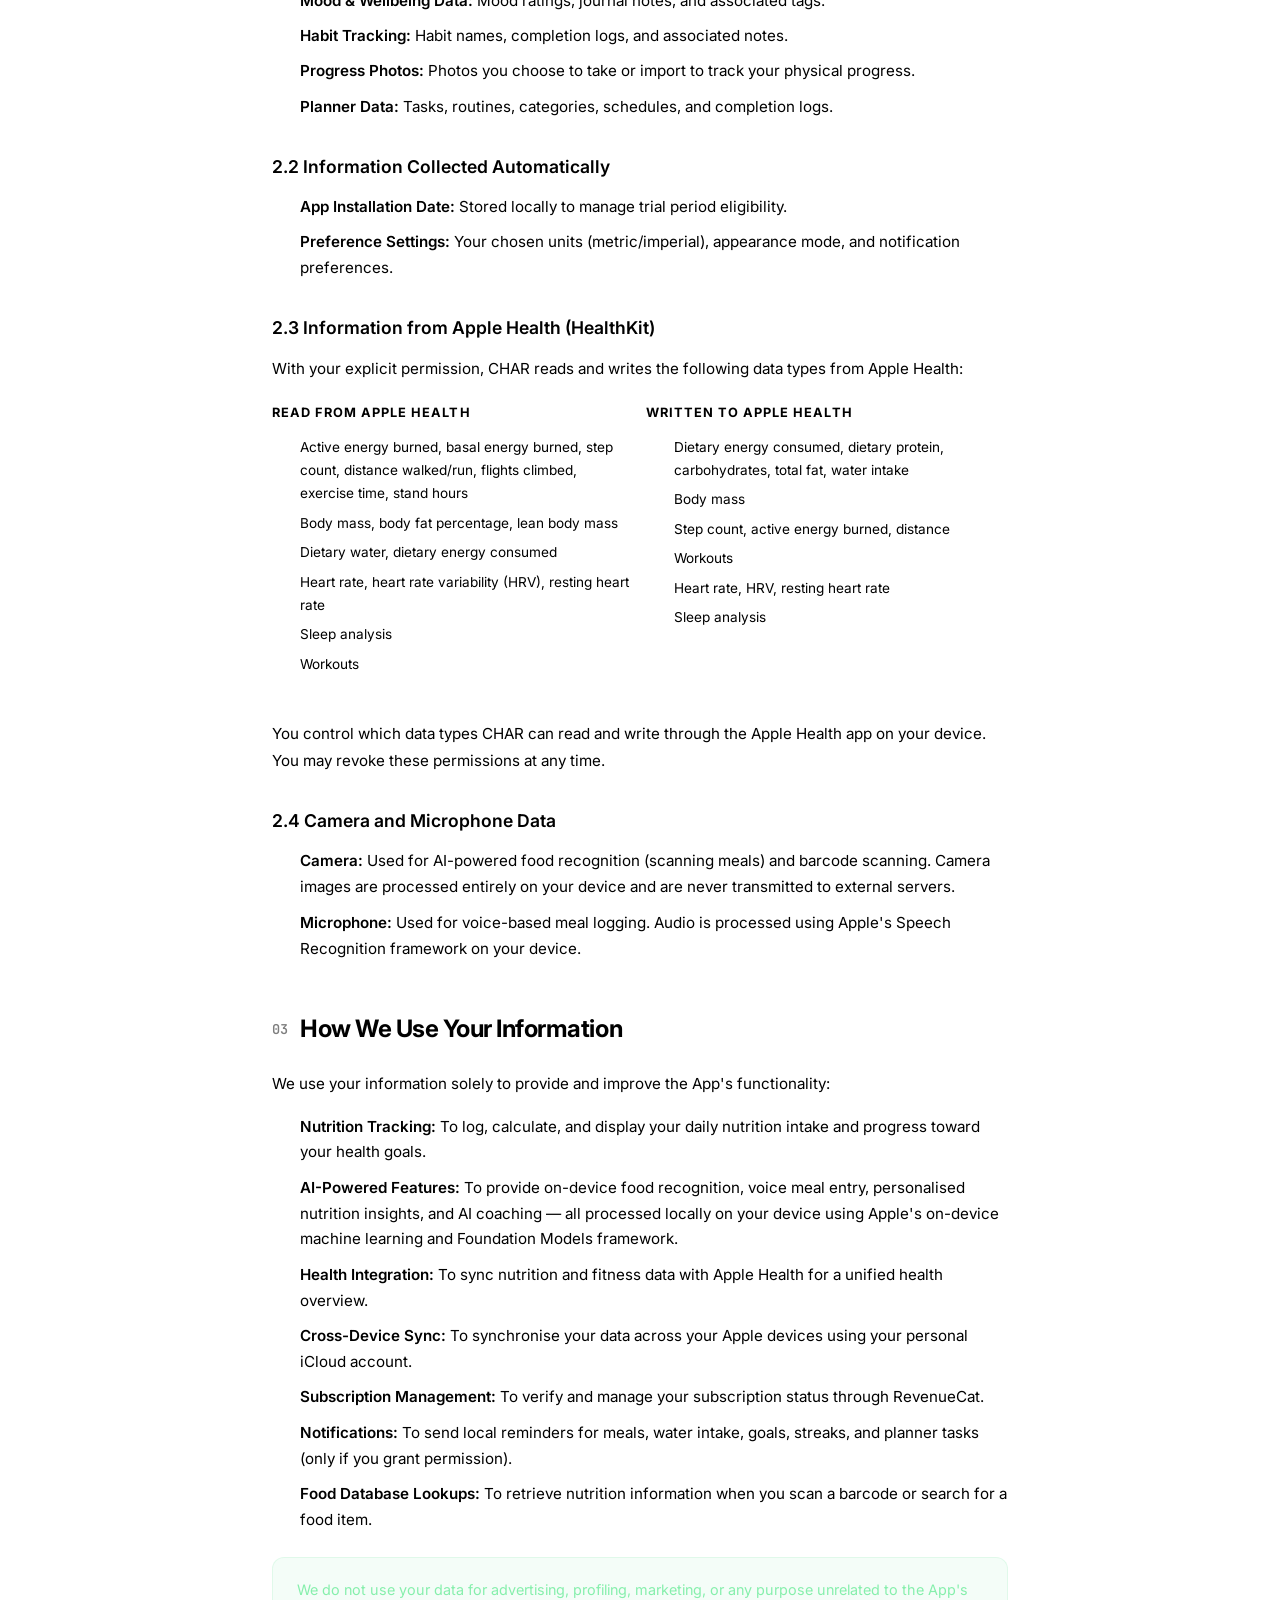
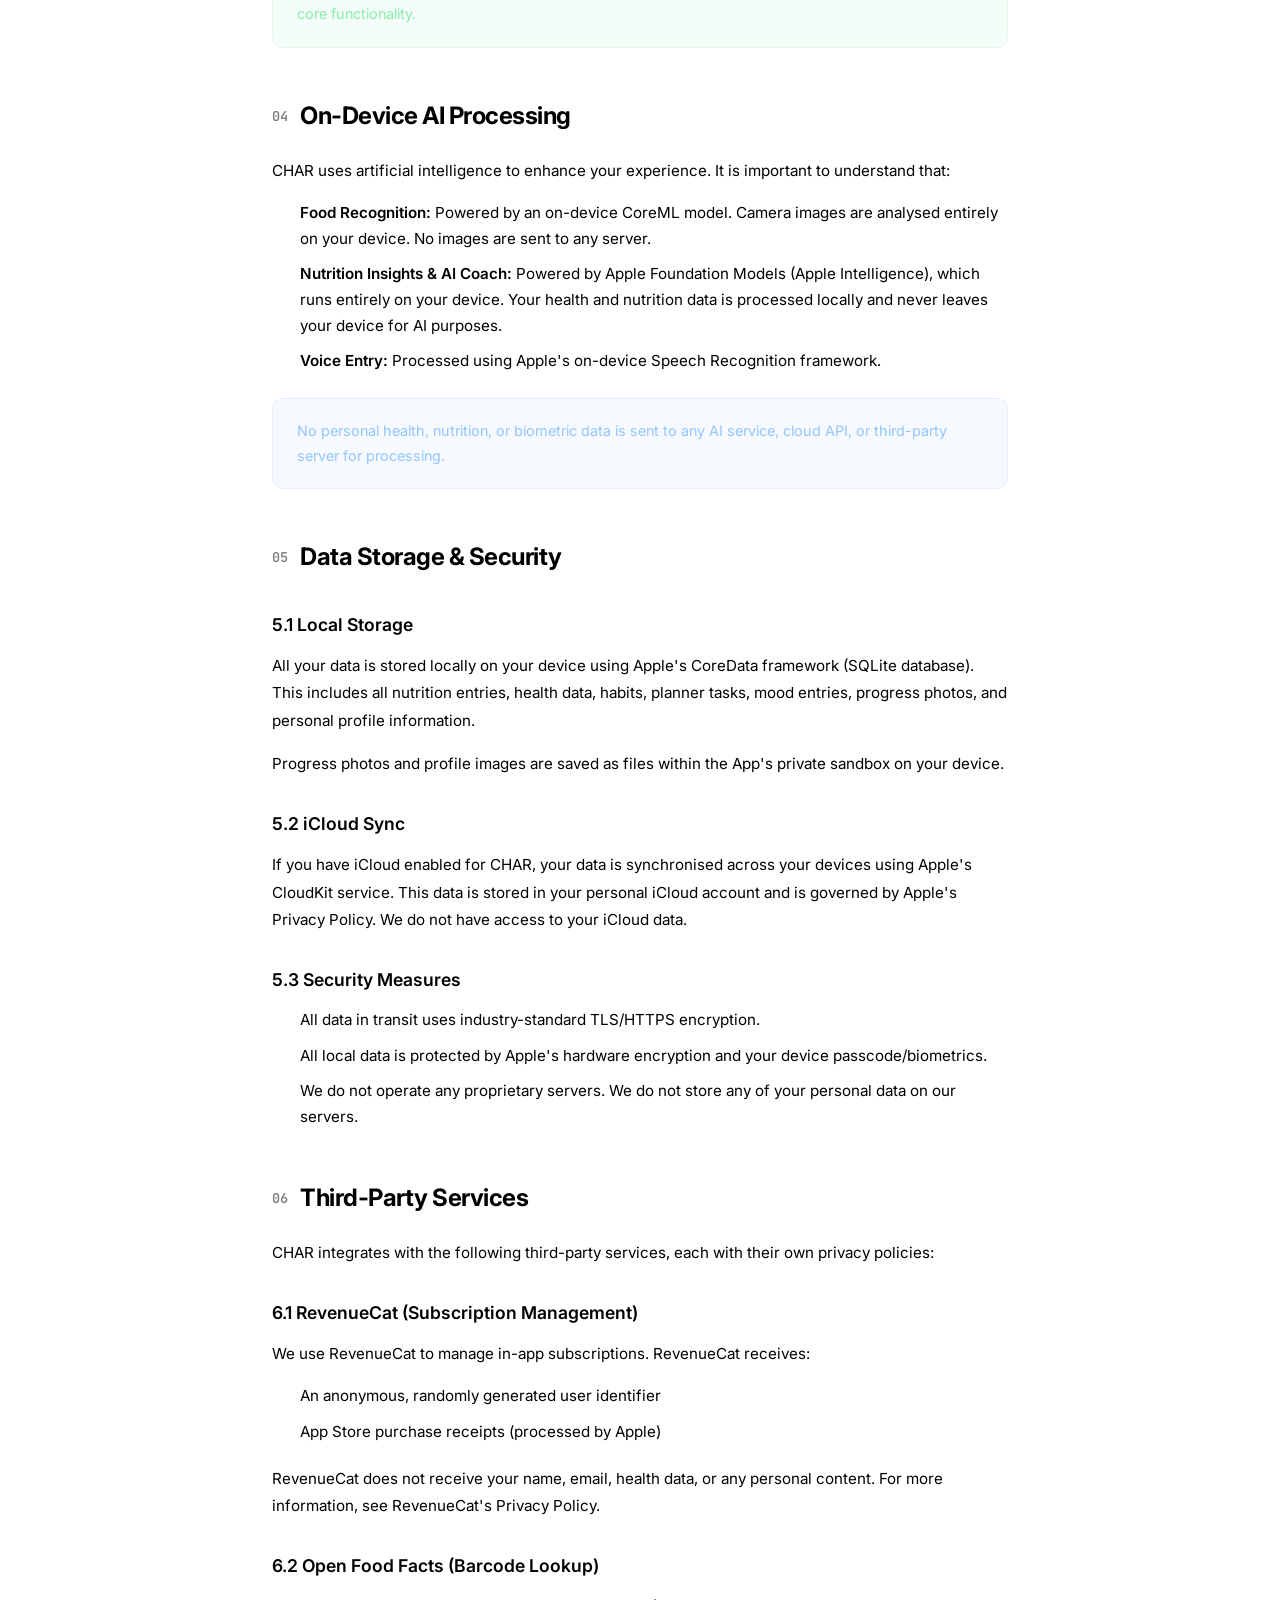
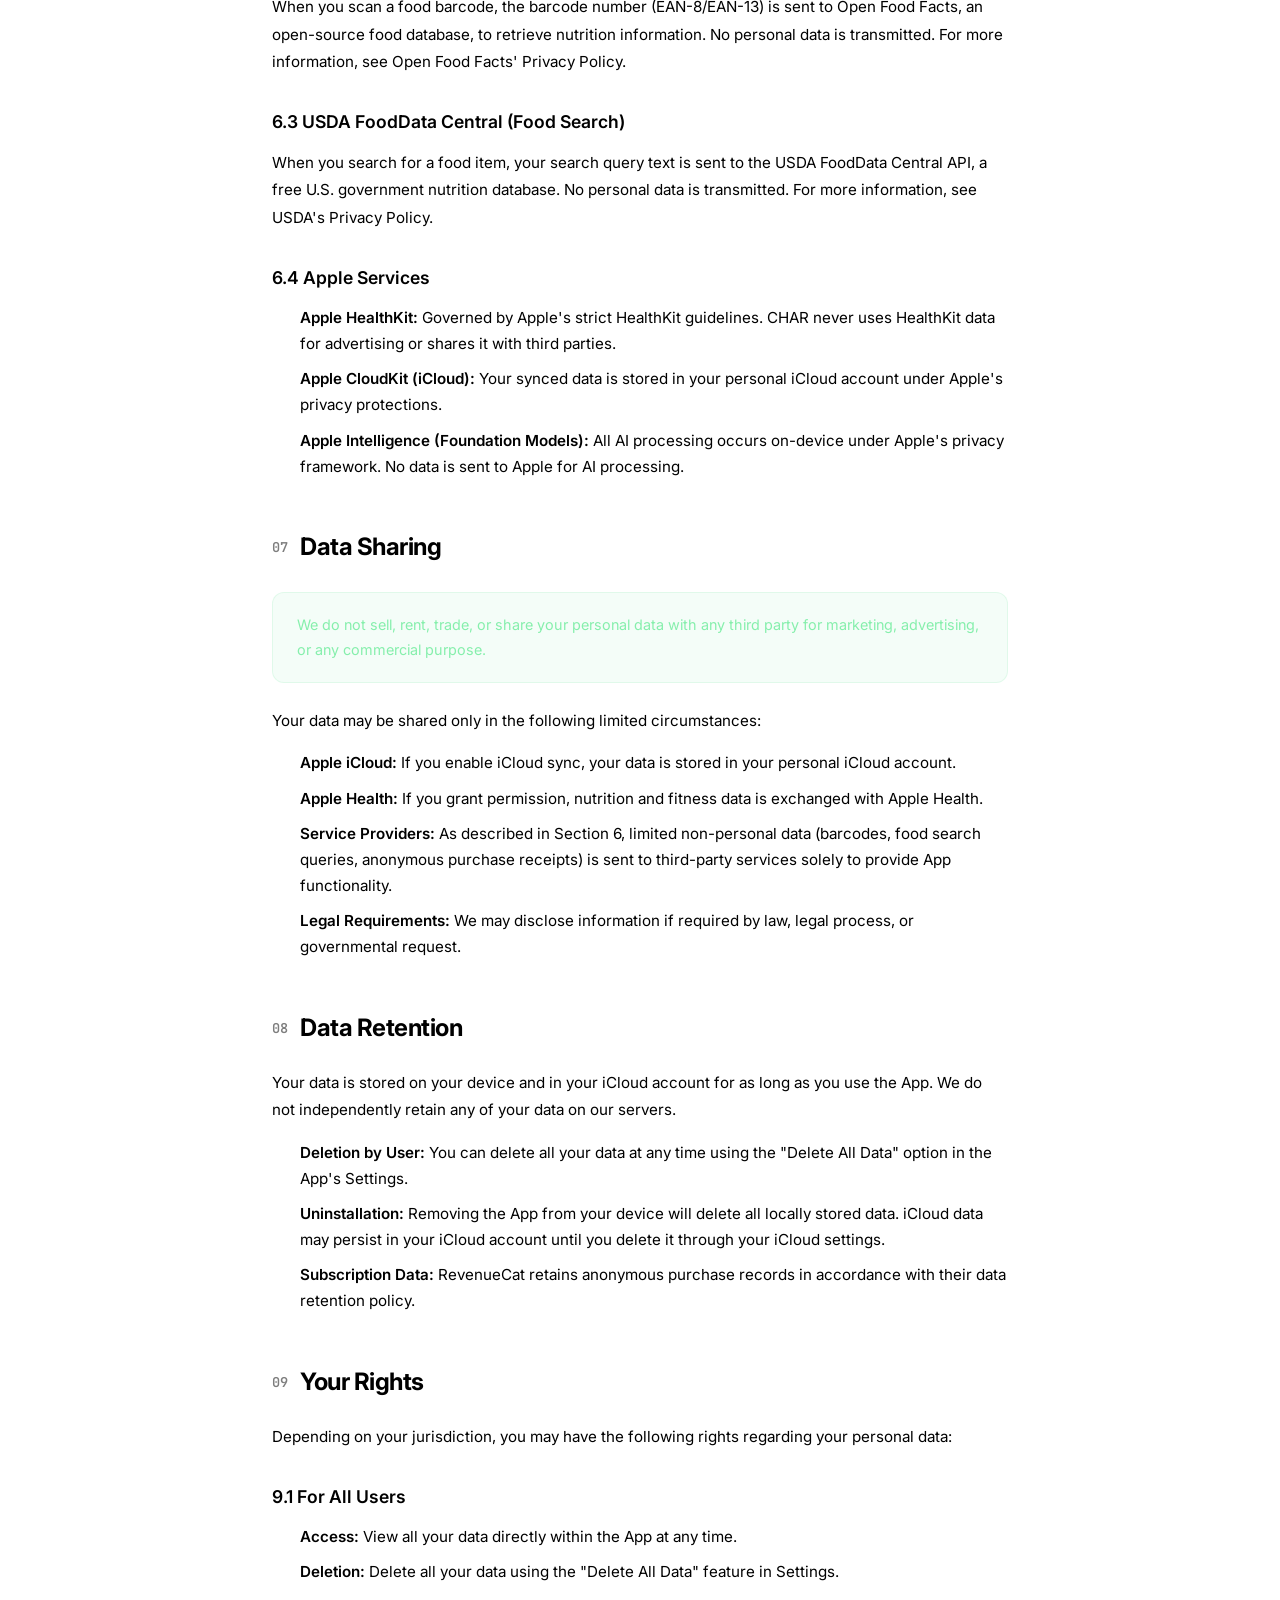
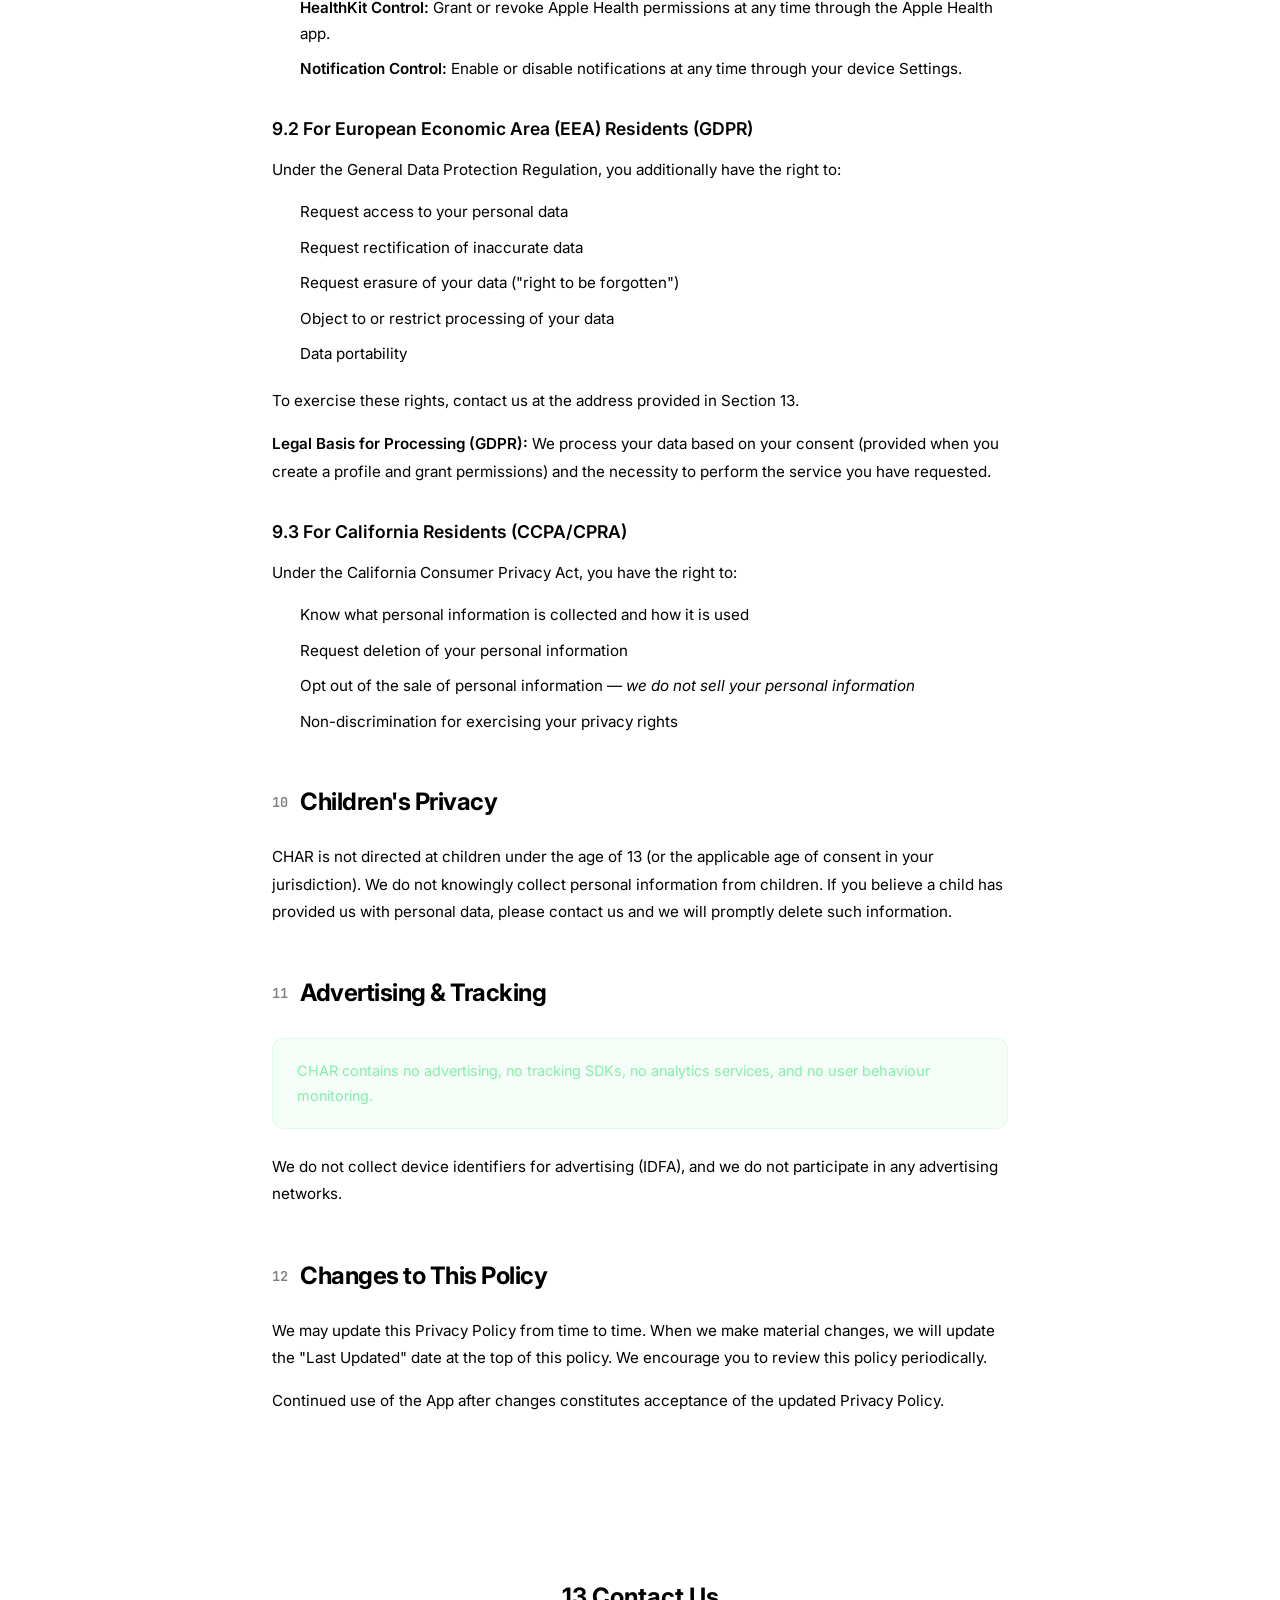
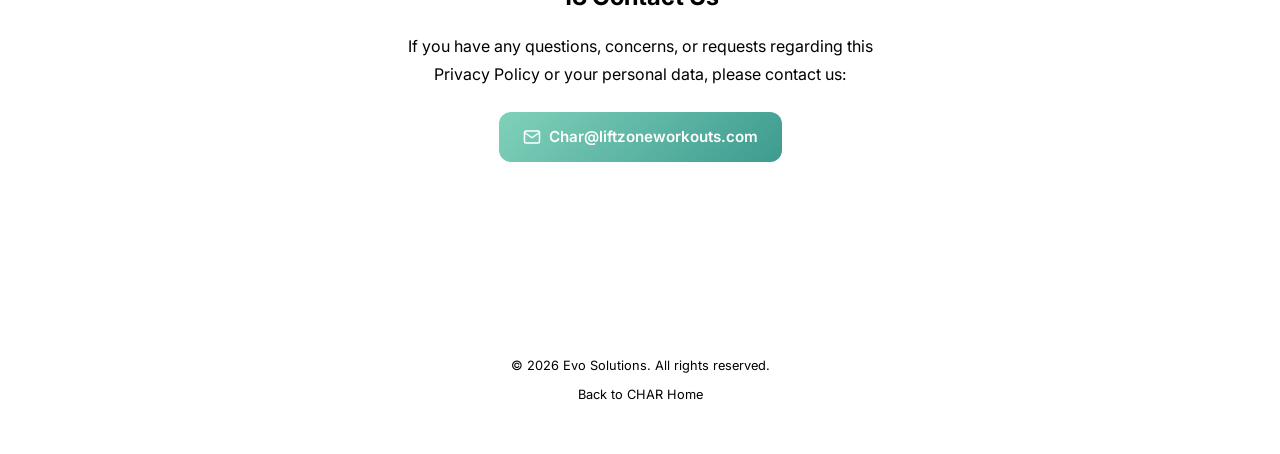
==== commit fbd4fd3a: "feat: comprehensive content rewrite and mint rebrand - Replace orange accent (#FF9E66) with teal/min" ====
--- a/privacy.html
+++ b/privacy.html
@@ -42,7 +42,7 @@
     }
 
     ::selection {
-      background: rgba(255, 158, 102, 0.3);
+      background: rgba(128, 209, 186, 0.3);
       color: var(--color-text-primary);
     }
 
@@ -140,8 +140,8 @@
       align-items: center;
       gap: 0.5rem;
       padding: 0.4rem 1rem;
-      background: rgba(255, 158, 102, 0.08);
-      border: 1px solid rgba(255, 158, 102, 0.15);
+      background: rgba(128, 209, 186, 0.08);
+      border: 1px solid rgba(128, 209, 186, 0.15);
       border-radius: 100px;
       font-size: 0.8rem;
       font-weight: 600;
--- a/css/variables.css
+++ b/css/variables.css
@@ -4,14 +4,14 @@
 
 :root {
   /* ─── Brand Colors ─── */
-  --orange-50:  #FFF7ED;
-  --orange-100: #FFEDD5;
-  --orange-200: #FED7AA;
-  --orange-300: #FDBA74;
-  --orange-400: #FF9E66;
-  --orange-500: #FF6B35;
-  --orange-600: #EA580C;
-  --orange-700: #C2410C;
+  --mint-50:  #ECFDF5;
+  --mint-100: #D1FAE5;
+  --mint-200: #A7F3D0;
+  --mint-300: #80D1BA;
+  --mint-400: #5EBBAB;
+  --mint-500: #3D9B8F;
+  --mint-600: #2D7A71;
+  --mint-700: #1F5F58;
 
   --teal-300: #80D1BA;
   --teal-400: #5EEAD4;
@@ -42,6 +42,9 @@
   --blue-400: #60A5FA;
   --blue-500: #3B82F6;
 
+  --orange-400: #FF9E66;
+  --orange-500: #FF6B35;
+
   /* ─── Dark Theme (default) ─── */
   --bg-primary:     #0a0a0f;
   --bg-secondary:   #111118;
@@ -58,19 +61,19 @@
 
   --border-primary:   rgba(255, 255, 255, 0.06);
   --border-secondary: rgba(255, 255, 255, 0.03);
-  --border-accent:    rgba(255, 158, 102, 0.2);
+  --border-accent:    rgba(128, 209, 186, 0.2);
 
   --shadow-sm: 0 1px 2px rgba(0, 0, 0, 0.3);
   --shadow-md: 0 4px 16px rgba(0, 0, 0, 0.4);
   --shadow-lg: 0 12px 48px rgba(0, 0, 0, 0.5);
-  --shadow-glow: 0 0 60px rgba(255, 158, 102, 0.15);
+  --shadow-glow: 0 0 60px rgba(128, 209, 186, 0.15);
 
   /* ─── Gradient ─── */
-  --gradient-brand: linear-gradient(135deg, var(--orange-400), var(--orange-500));
-  --gradient-brand-wide: linear-gradient(90deg, var(--orange-400), var(--orange-500), var(--teal-400));
-  --gradient-text: linear-gradient(135deg, var(--orange-400) 0%, var(--orange-500) 50%, var(--teal-400) 100%);
+  --gradient-brand: linear-gradient(135deg, var(--mint-300), var(--mint-500));
+  --gradient-brand-wide: linear-gradient(90deg, var(--mint-300), var(--mint-500), var(--teal-400));
+  --gradient-text: linear-gradient(135deg, var(--mint-300) 0%, var(--teal-400) 50%, var(--mint-500) 100%);
   --gradient-glass: linear-gradient(135deg, rgba(255,255,255,0.06) 0%, rgba(255,255,255,0.01) 100%);
-  --gradient-glow: radial-gradient(ellipse at center, rgba(255,158,102,0.15) 0%, transparent 70%);
+  --gradient-glow: radial-gradient(ellipse at center, rgba(128,209,186,0.15) 0%, transparent 70%);
 
   /* ─── Typography ─── */
   --font-primary: 'Inter', -apple-system, BlinkMacSystemFont, 'Segoe UI', Roboto, sans-serif;
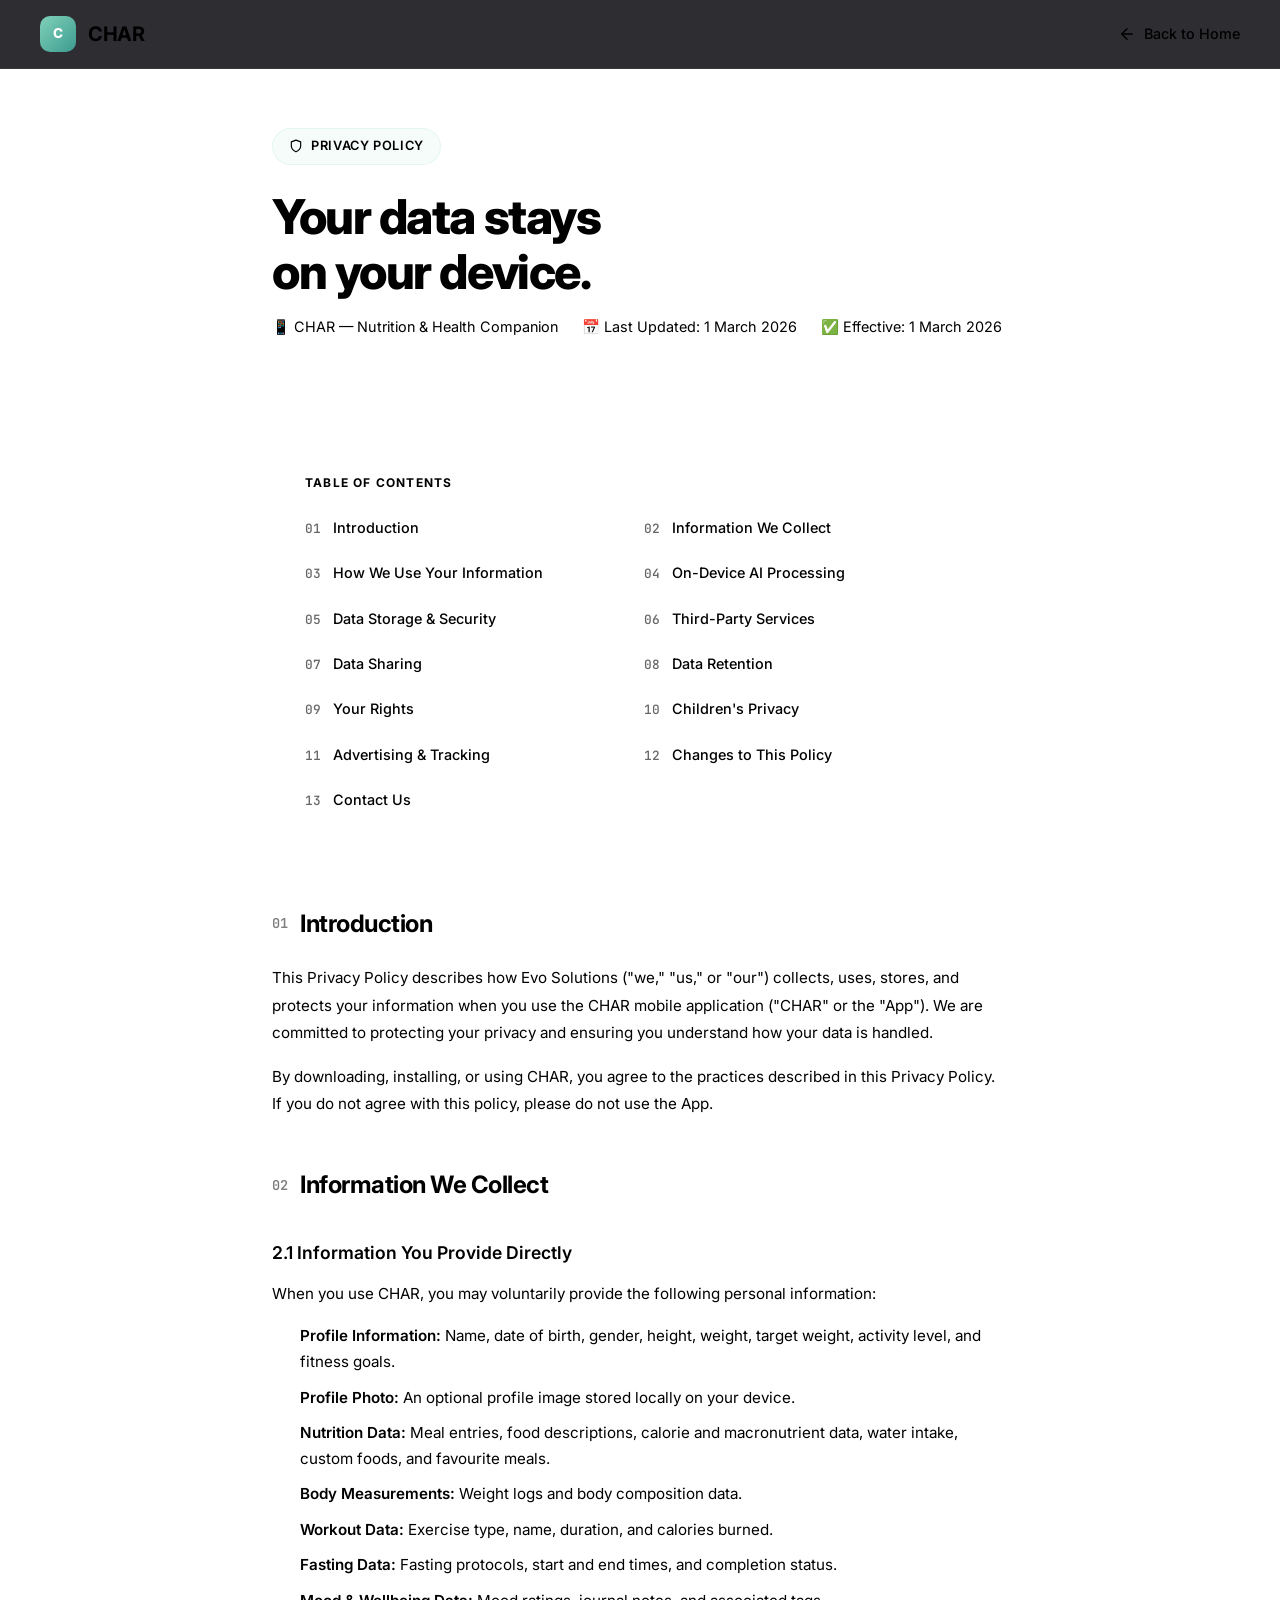
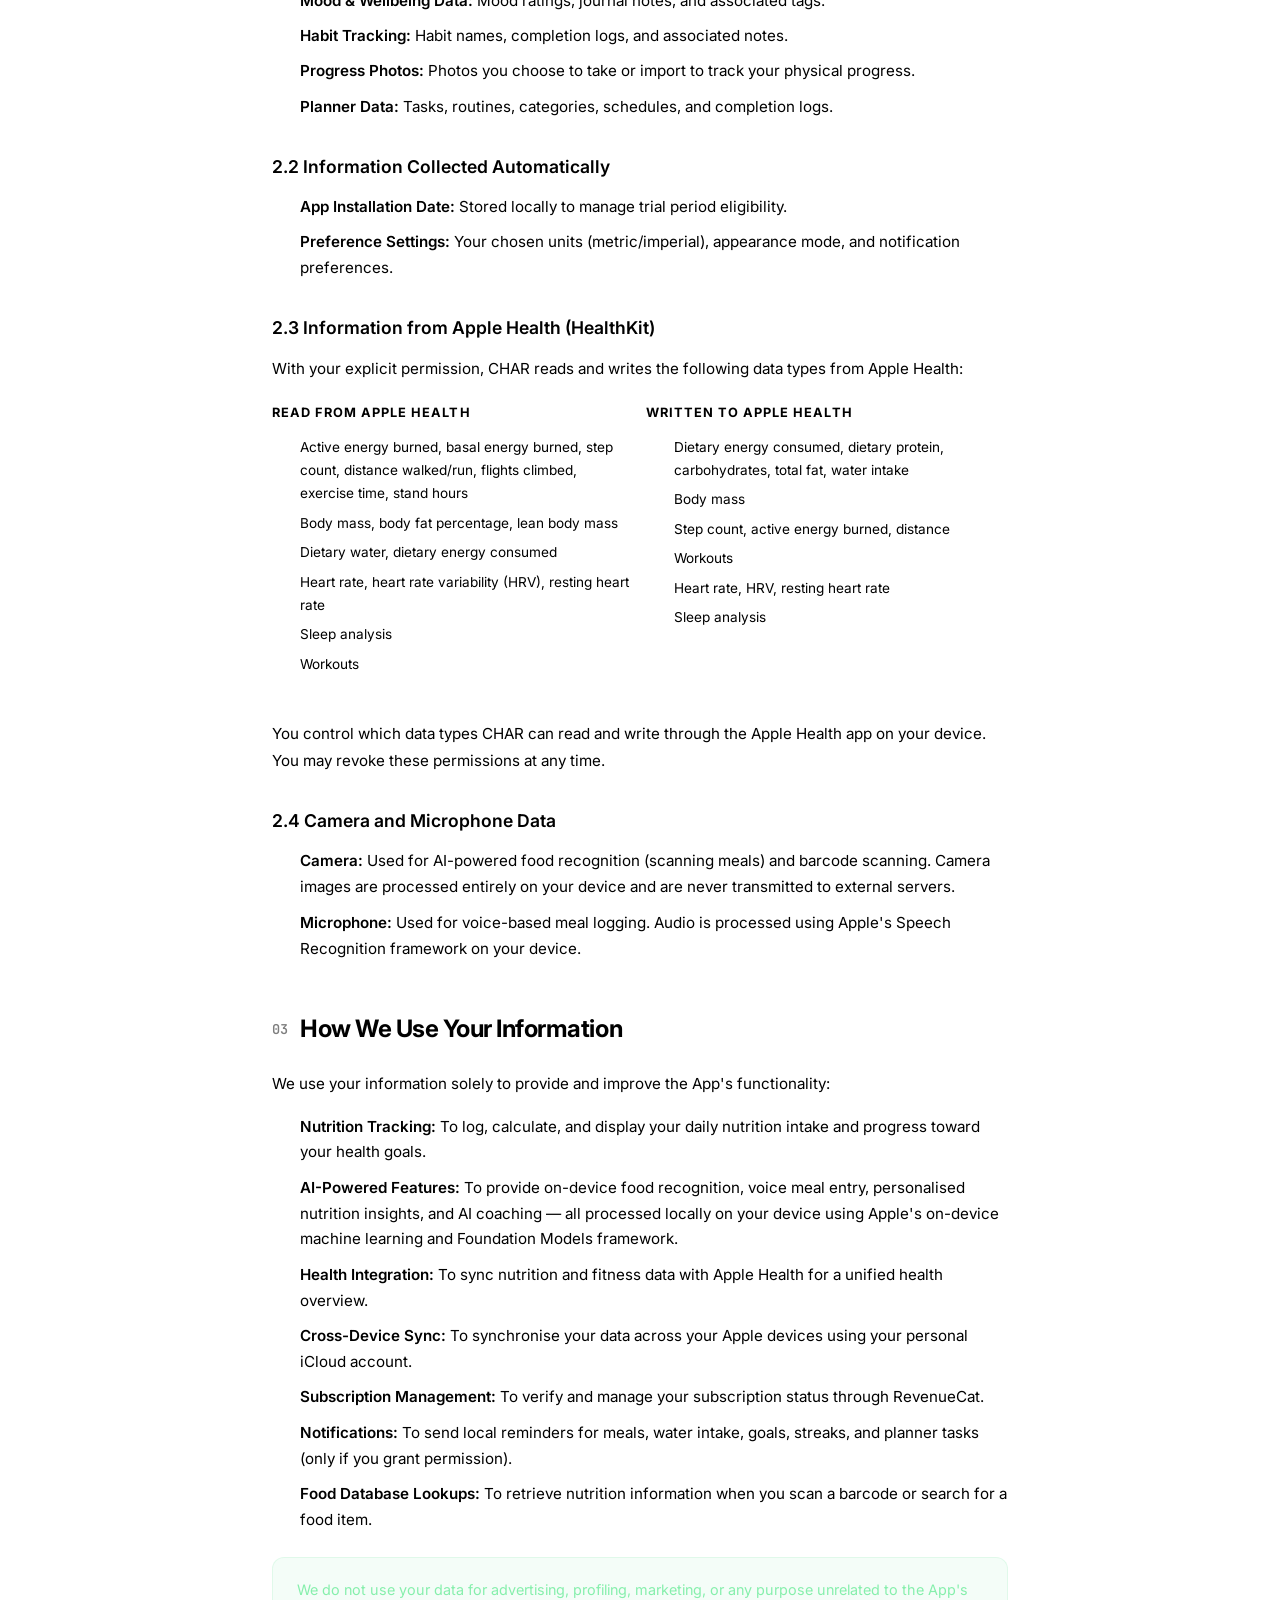
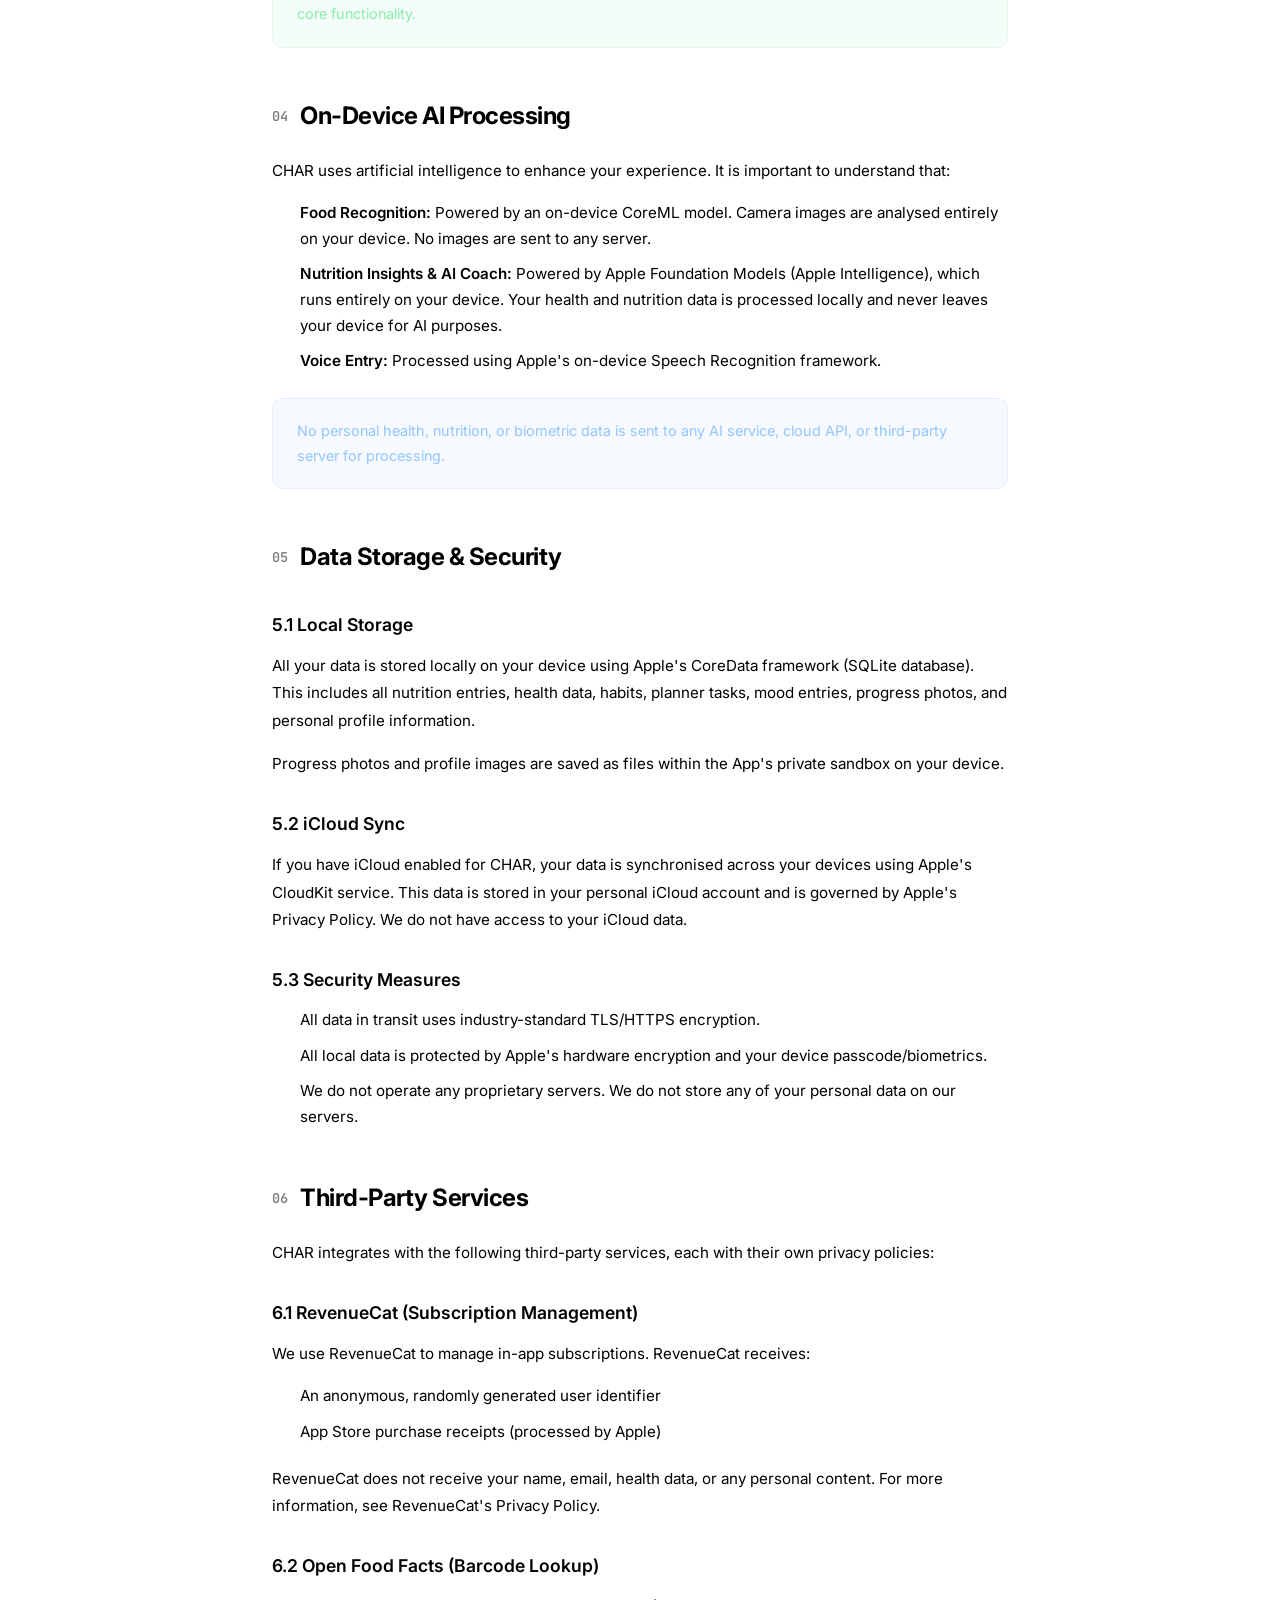
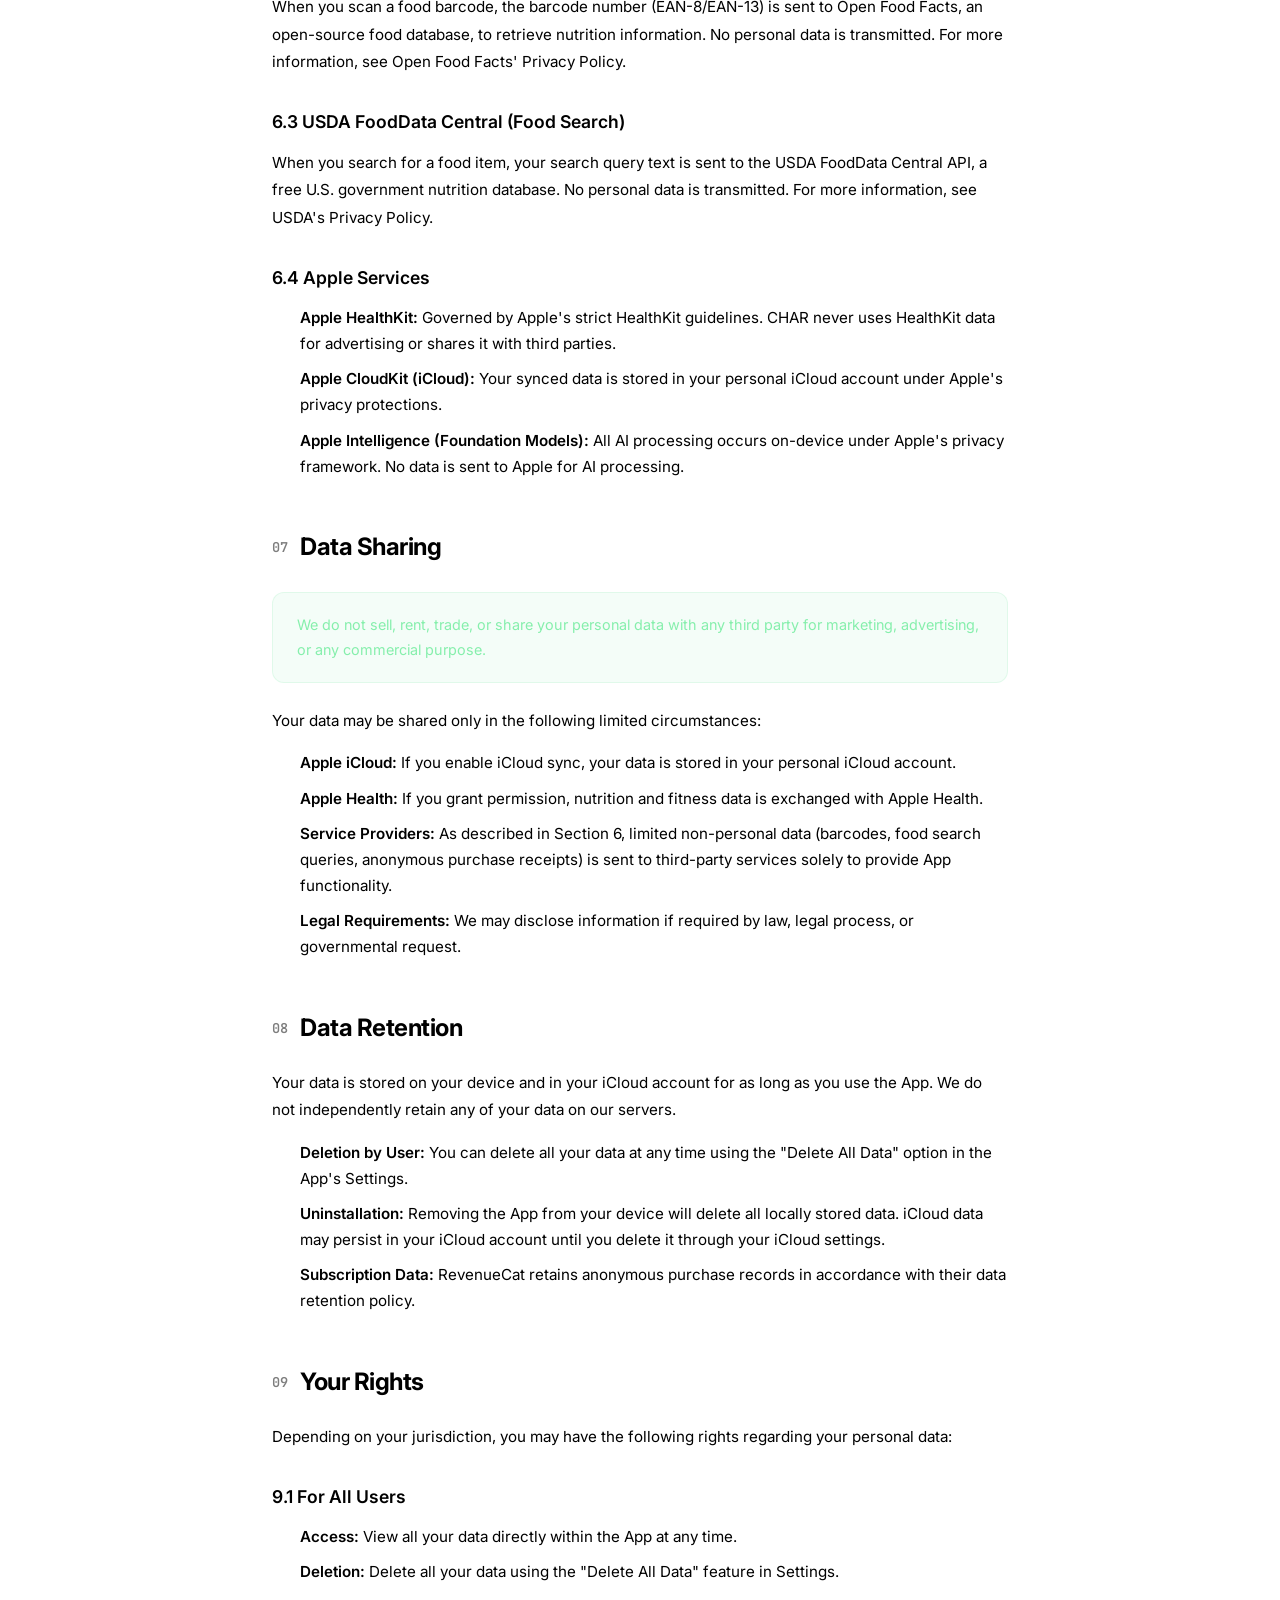
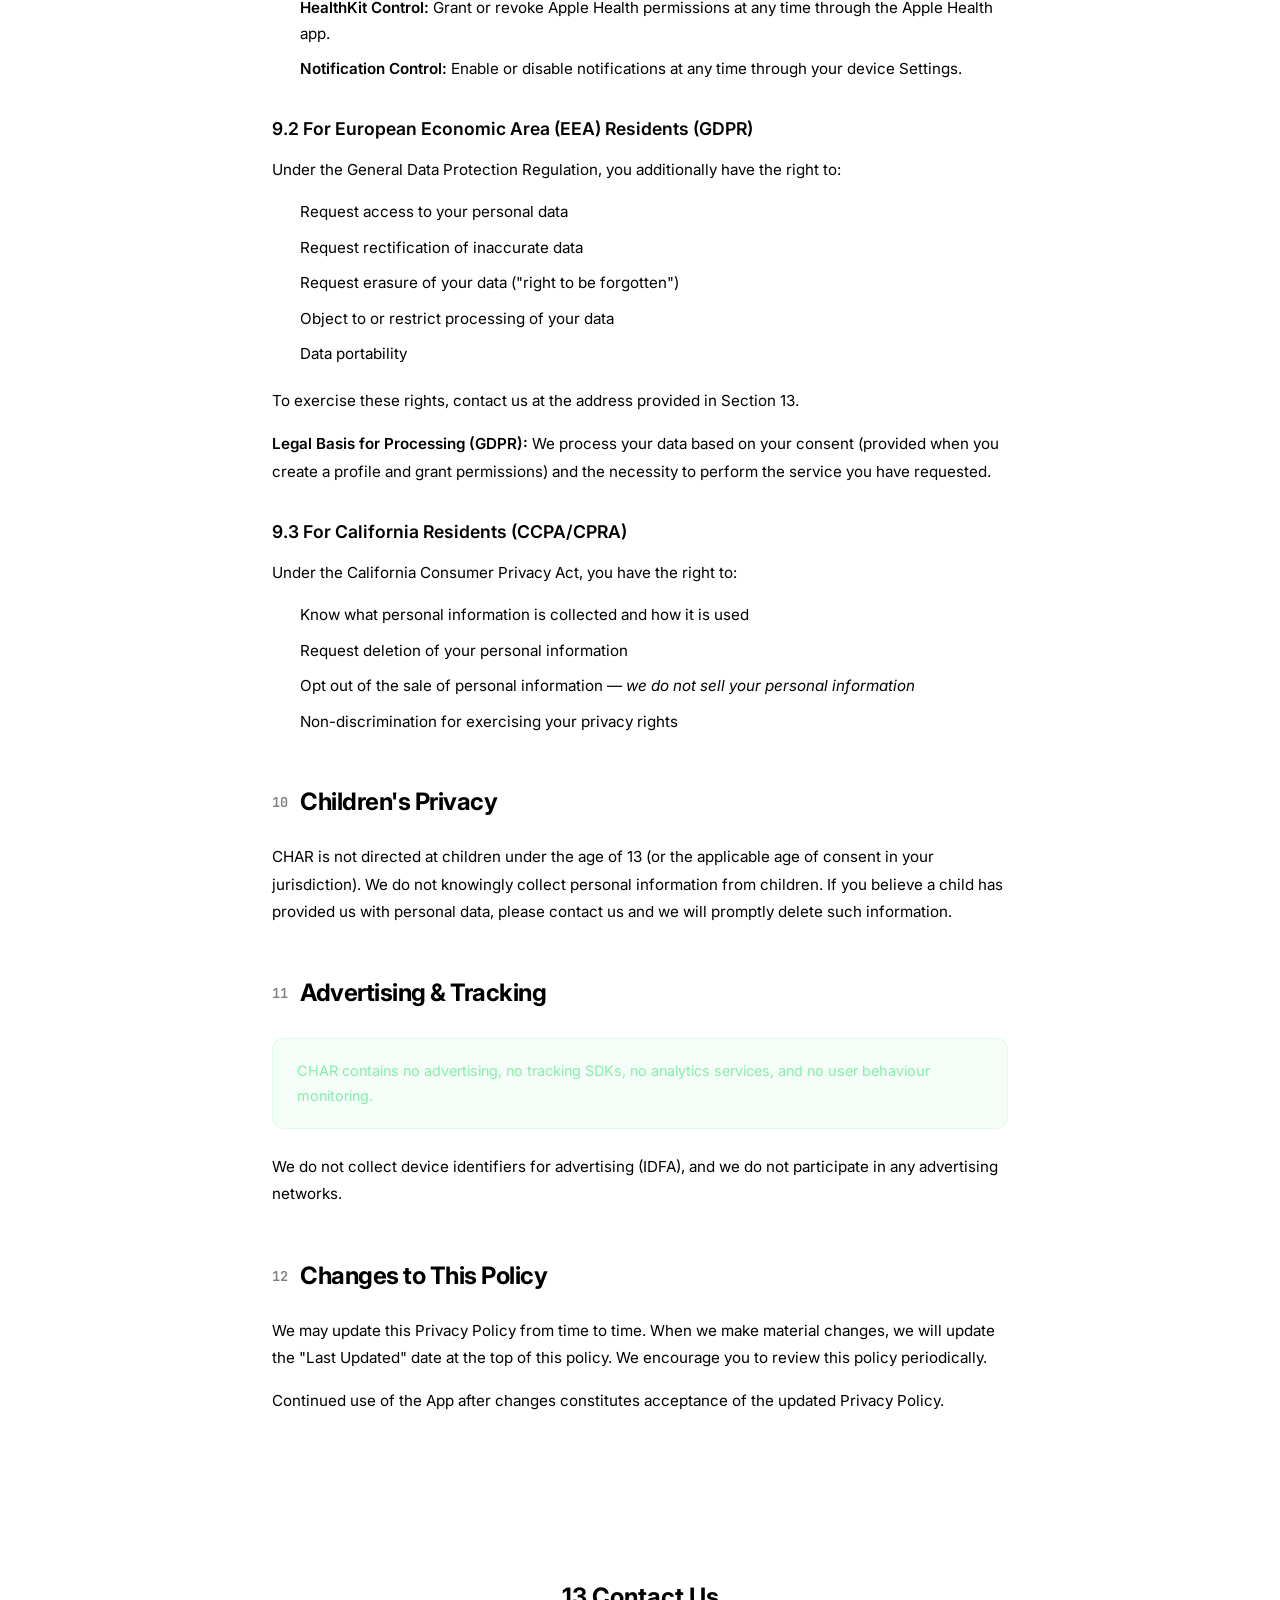
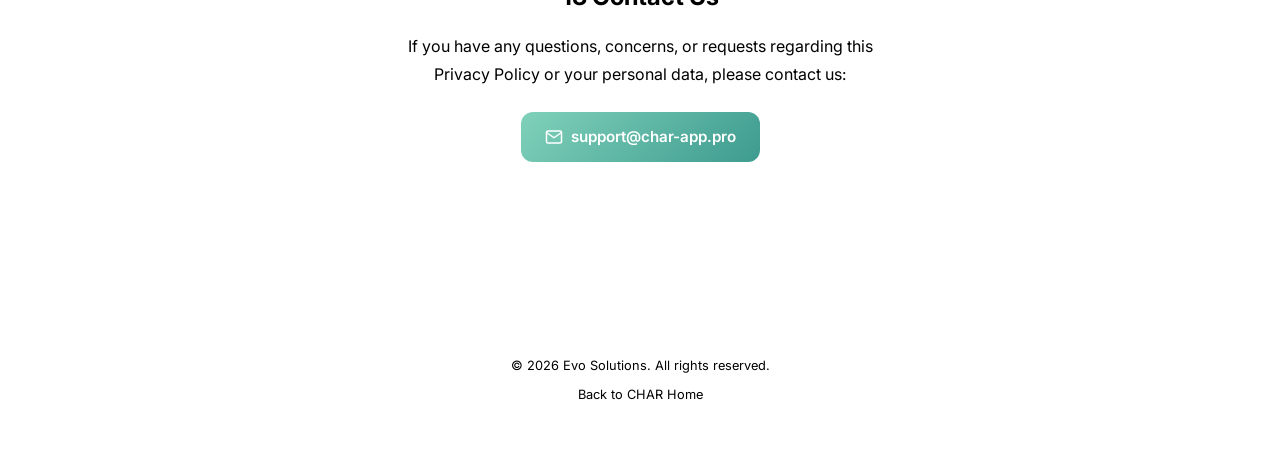
==== commit b35cc936: "chore: update support email and app store link" ====
--- a/privacy.html
+++ b/privacy.html
@@ -716,9 +716,9 @@
     <div class="privacy-contact" id="contact">
       <h2><span class="section-number">13</span> Contact Us</h2>
       <p>If you have any questions, concerns, or requests regarding this Privacy Policy or your personal data, please contact us:</p>
-      <a href="mailto:Char@liftzoneworkouts.com" class="privacy-contact__email">
+      <a href="mailto:support@char-app.pro" class="privacy-contact__email">
         <svg width="18" height="18" viewBox="0 0 24 24" fill="none" stroke="currentColor" stroke-width="2" stroke-linecap="round" stroke-linejoin="round"><path d="M4 4h16c1.1 0 2 .9 2 2v12c0 1.1-.9 2-2 2H4c-1.1 0-2-.9-2-2V6c0-1.1.9-2 2-2z"/><polyline points="22,6 12,13 2,6"/></svg>
-        Char@liftzoneworkouts.com
+        support@char-app.pro
       </a>
     </div>
   </main>
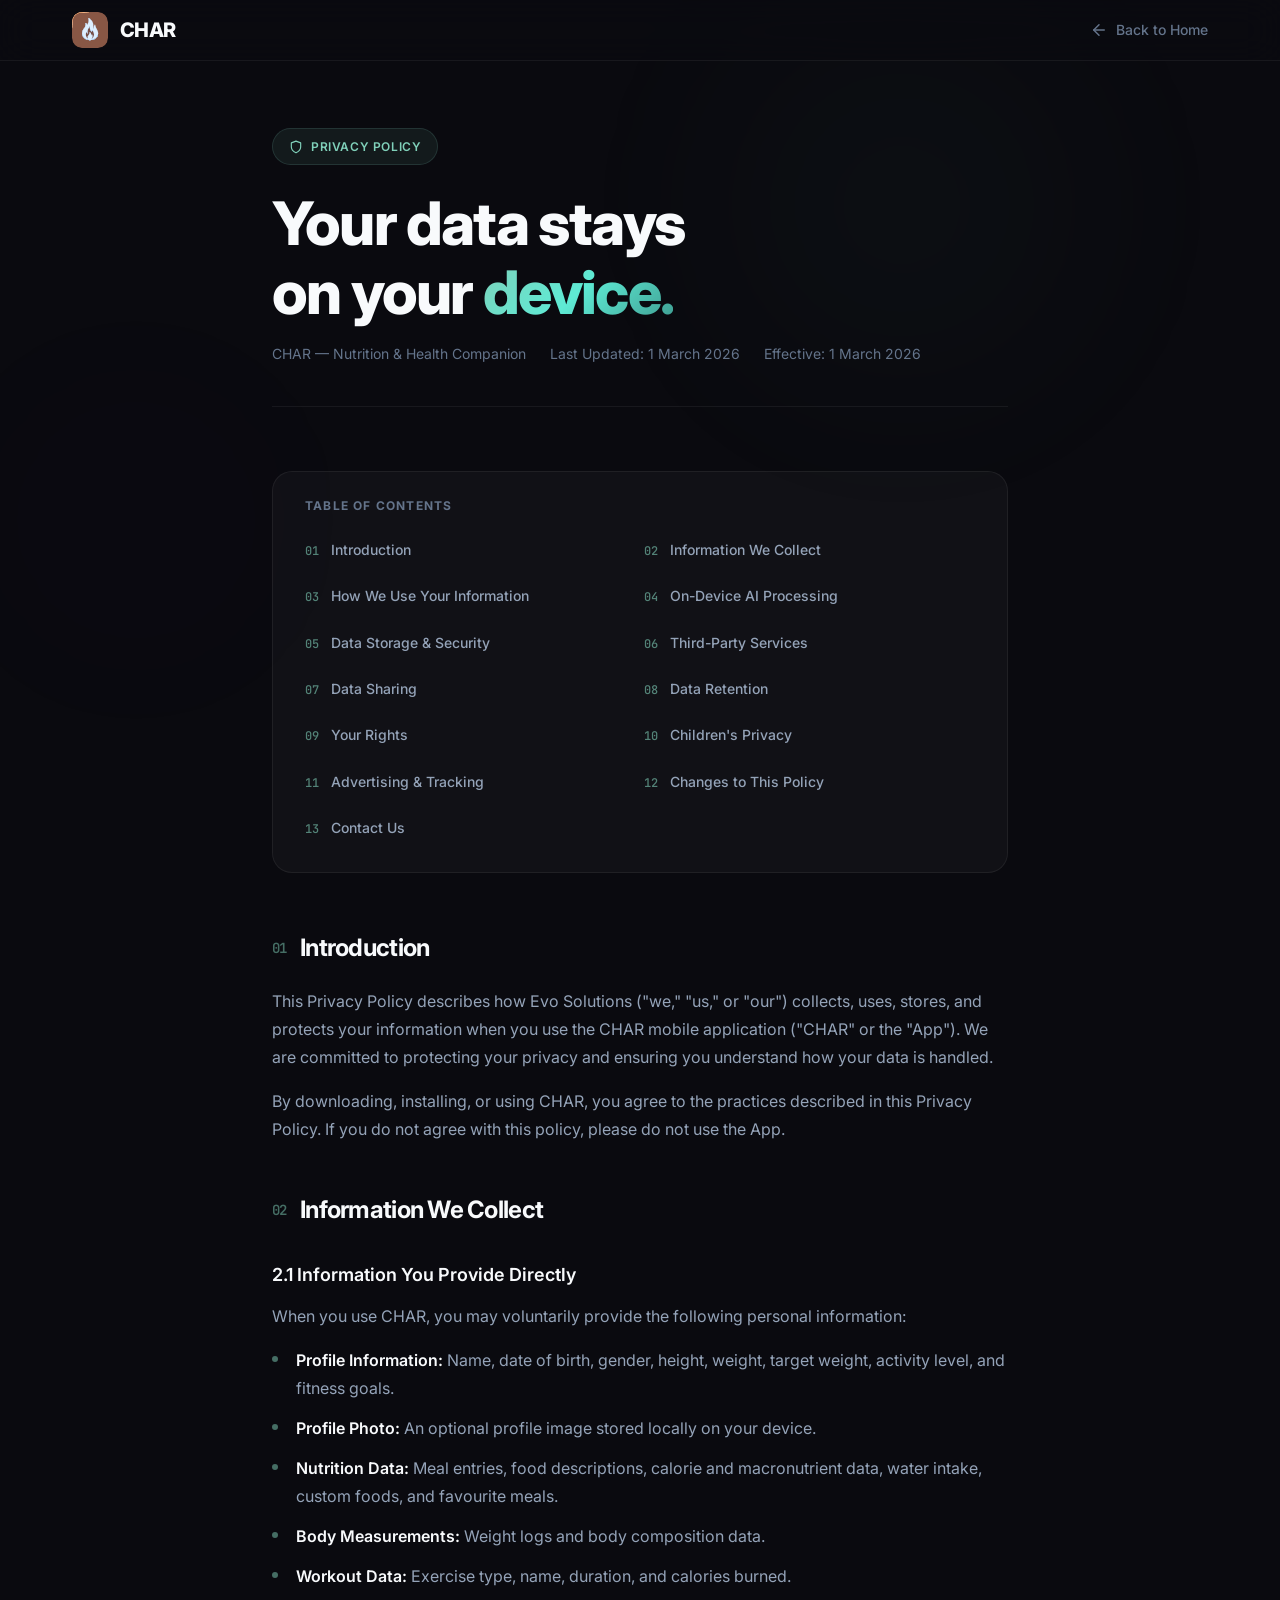
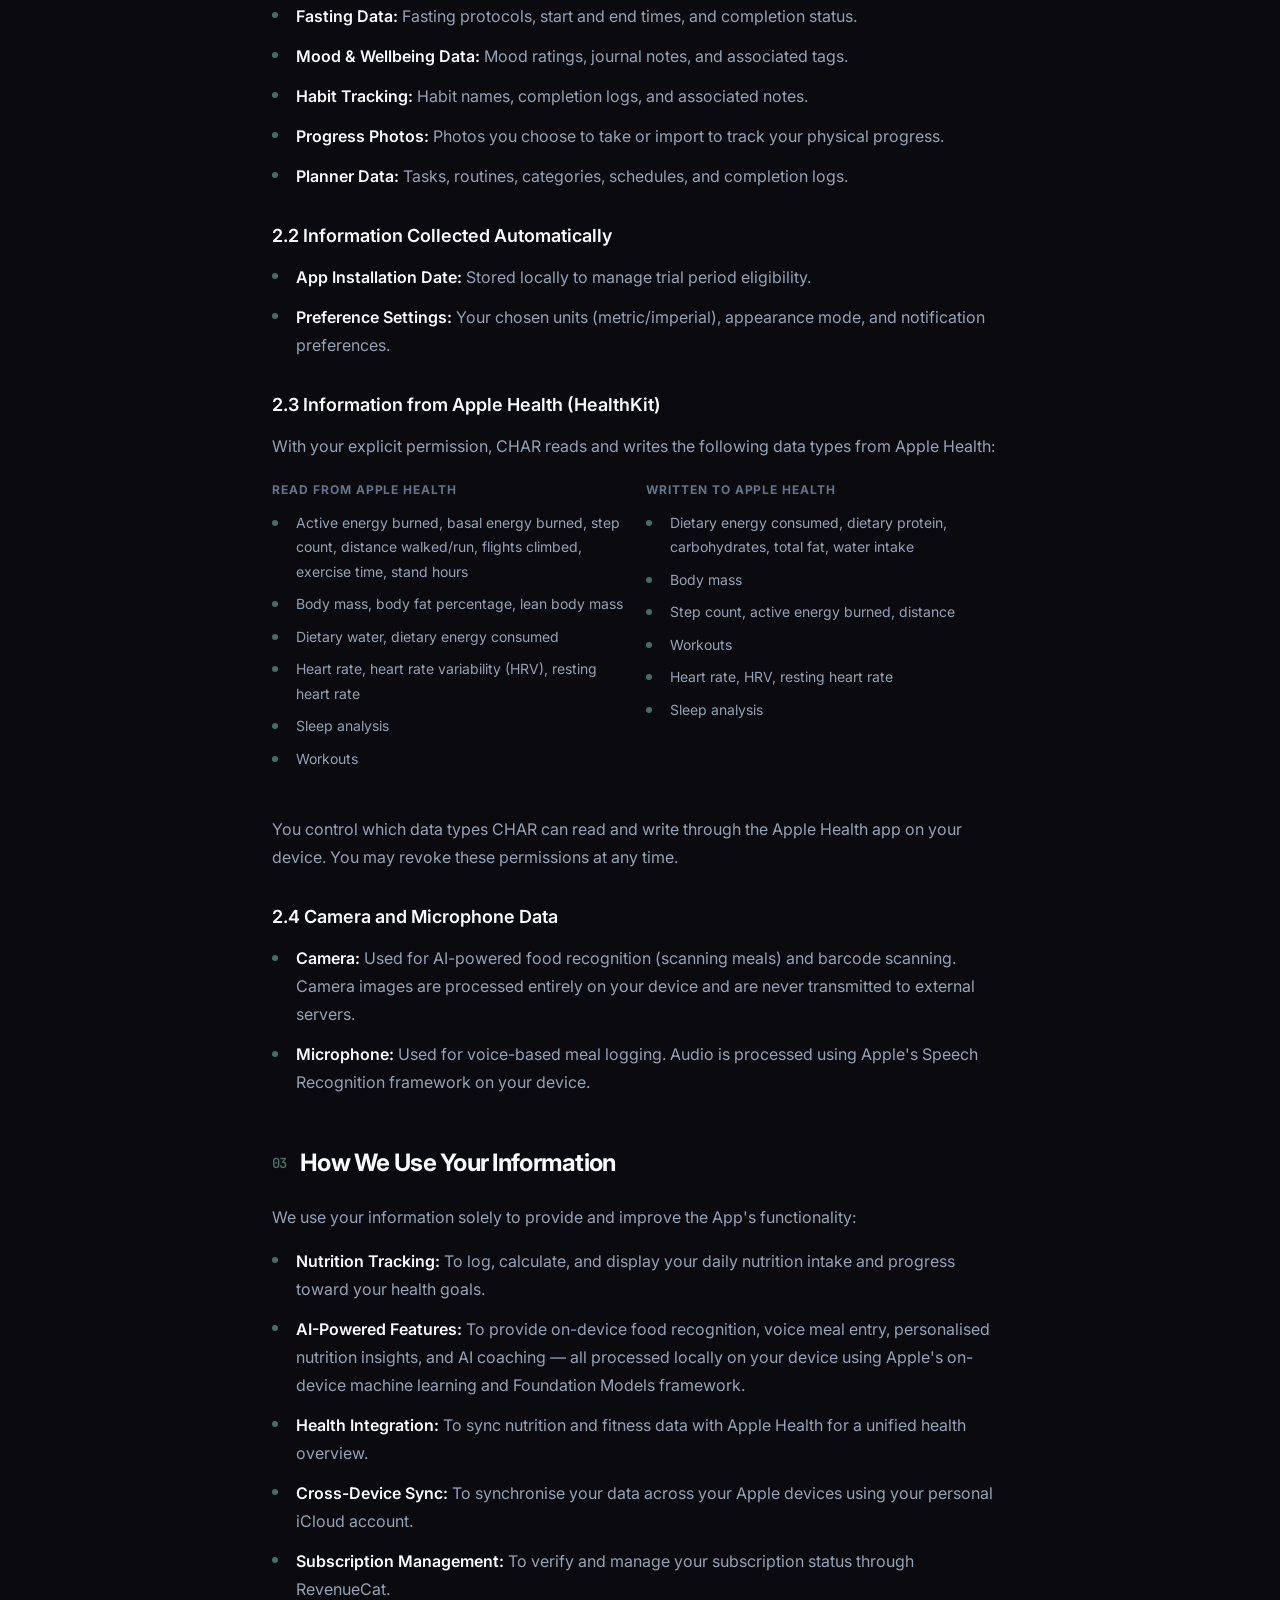
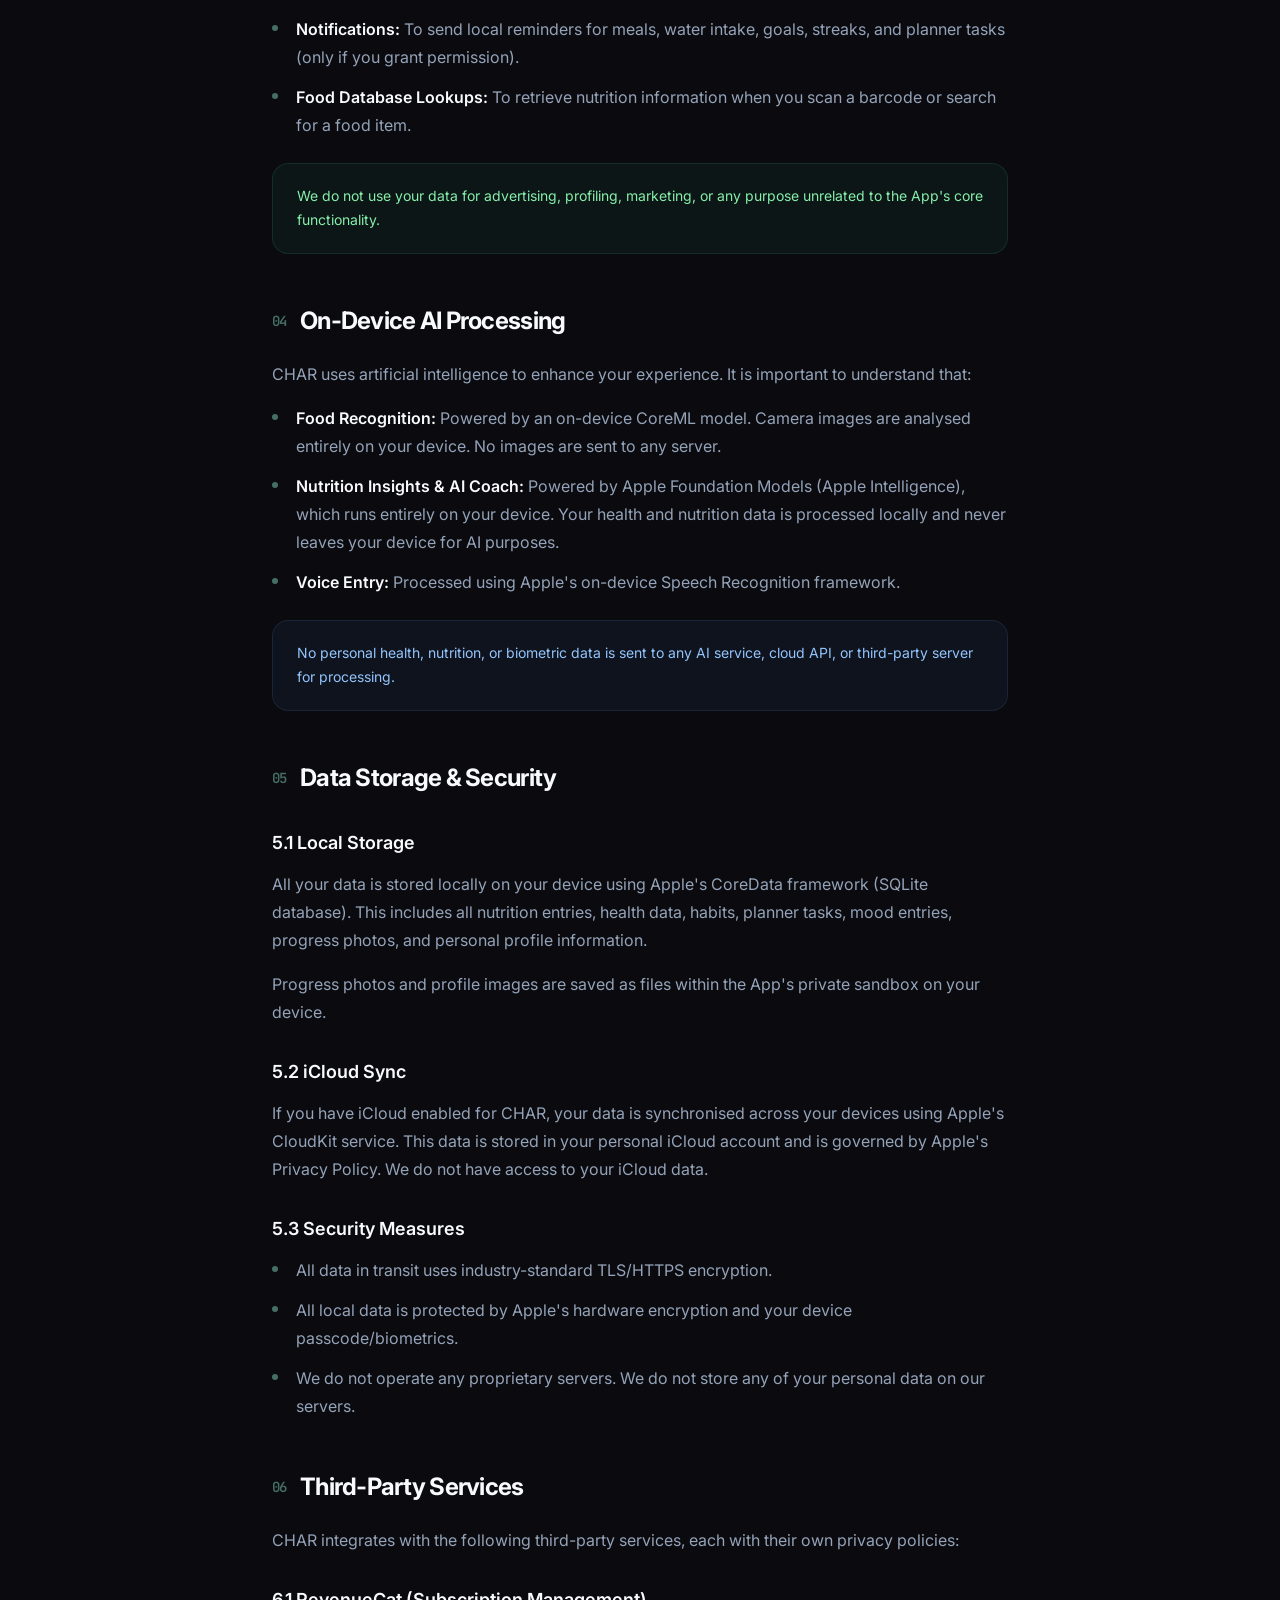
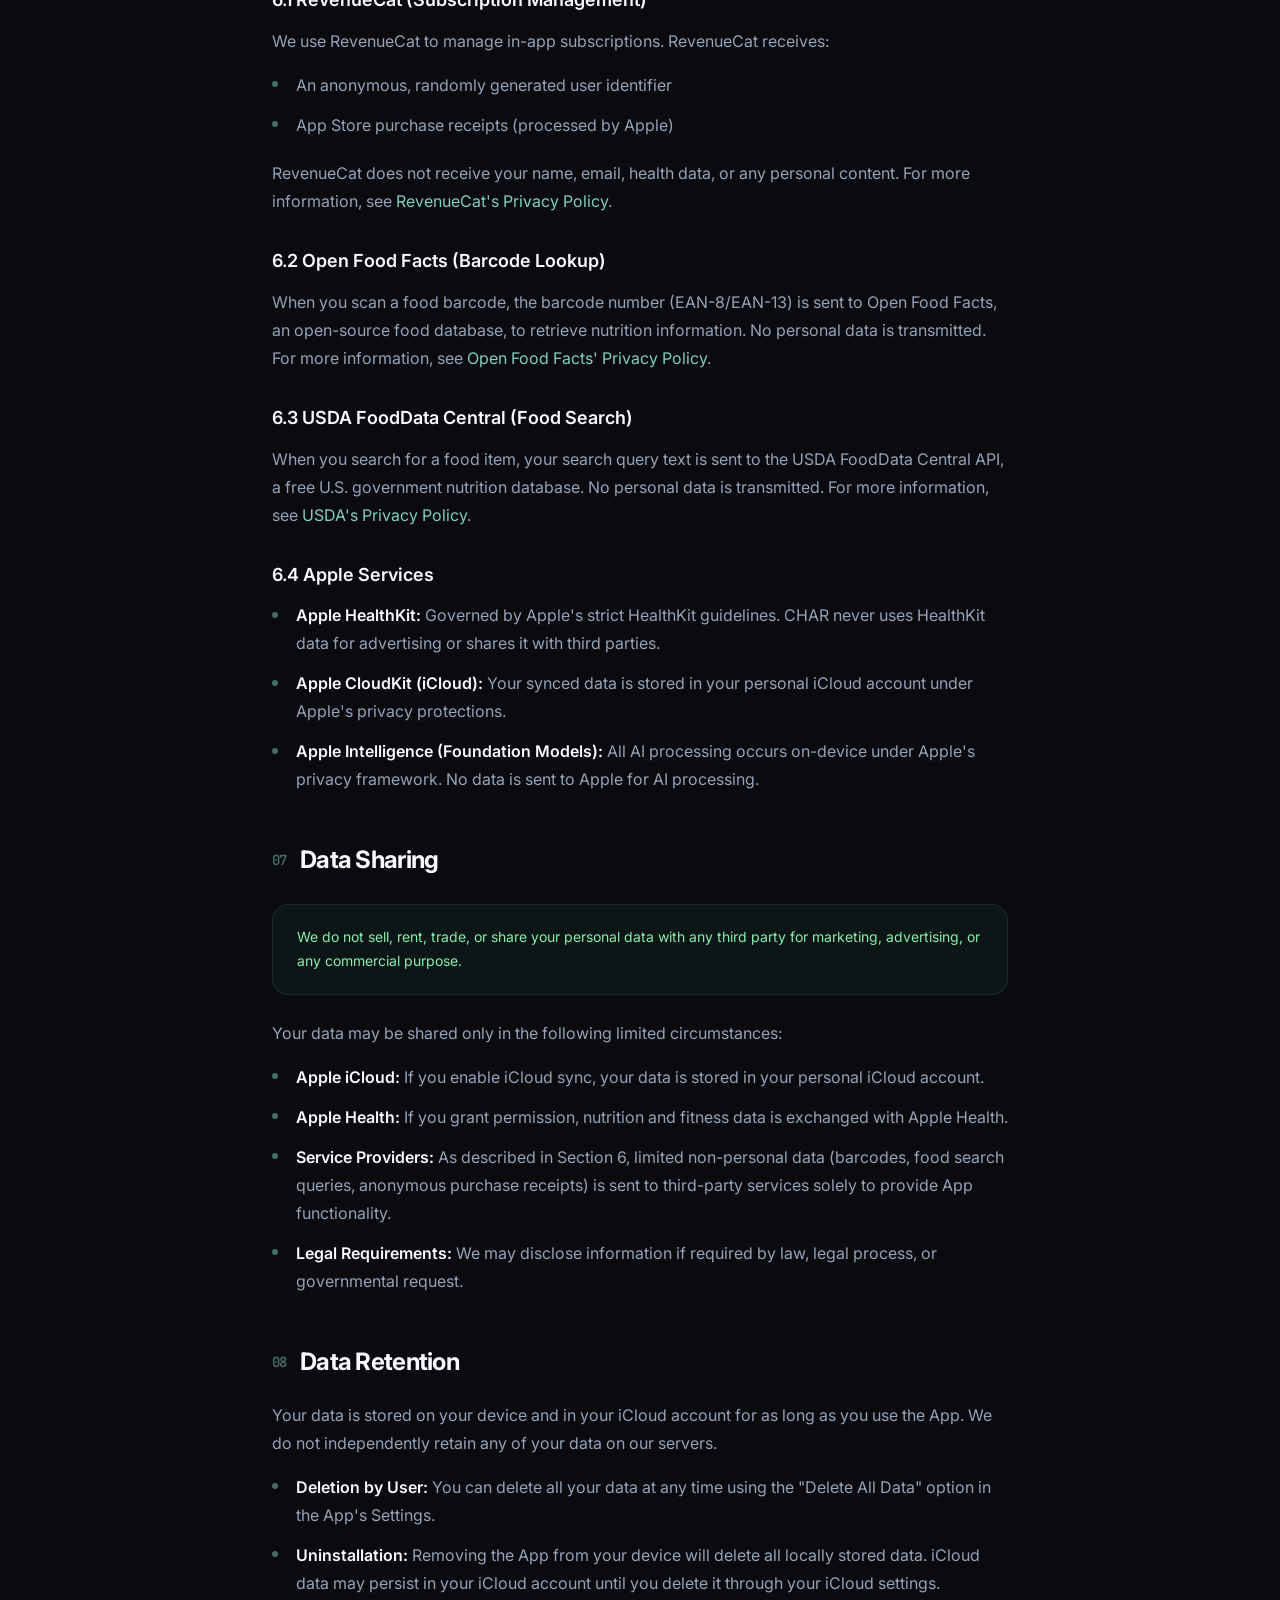
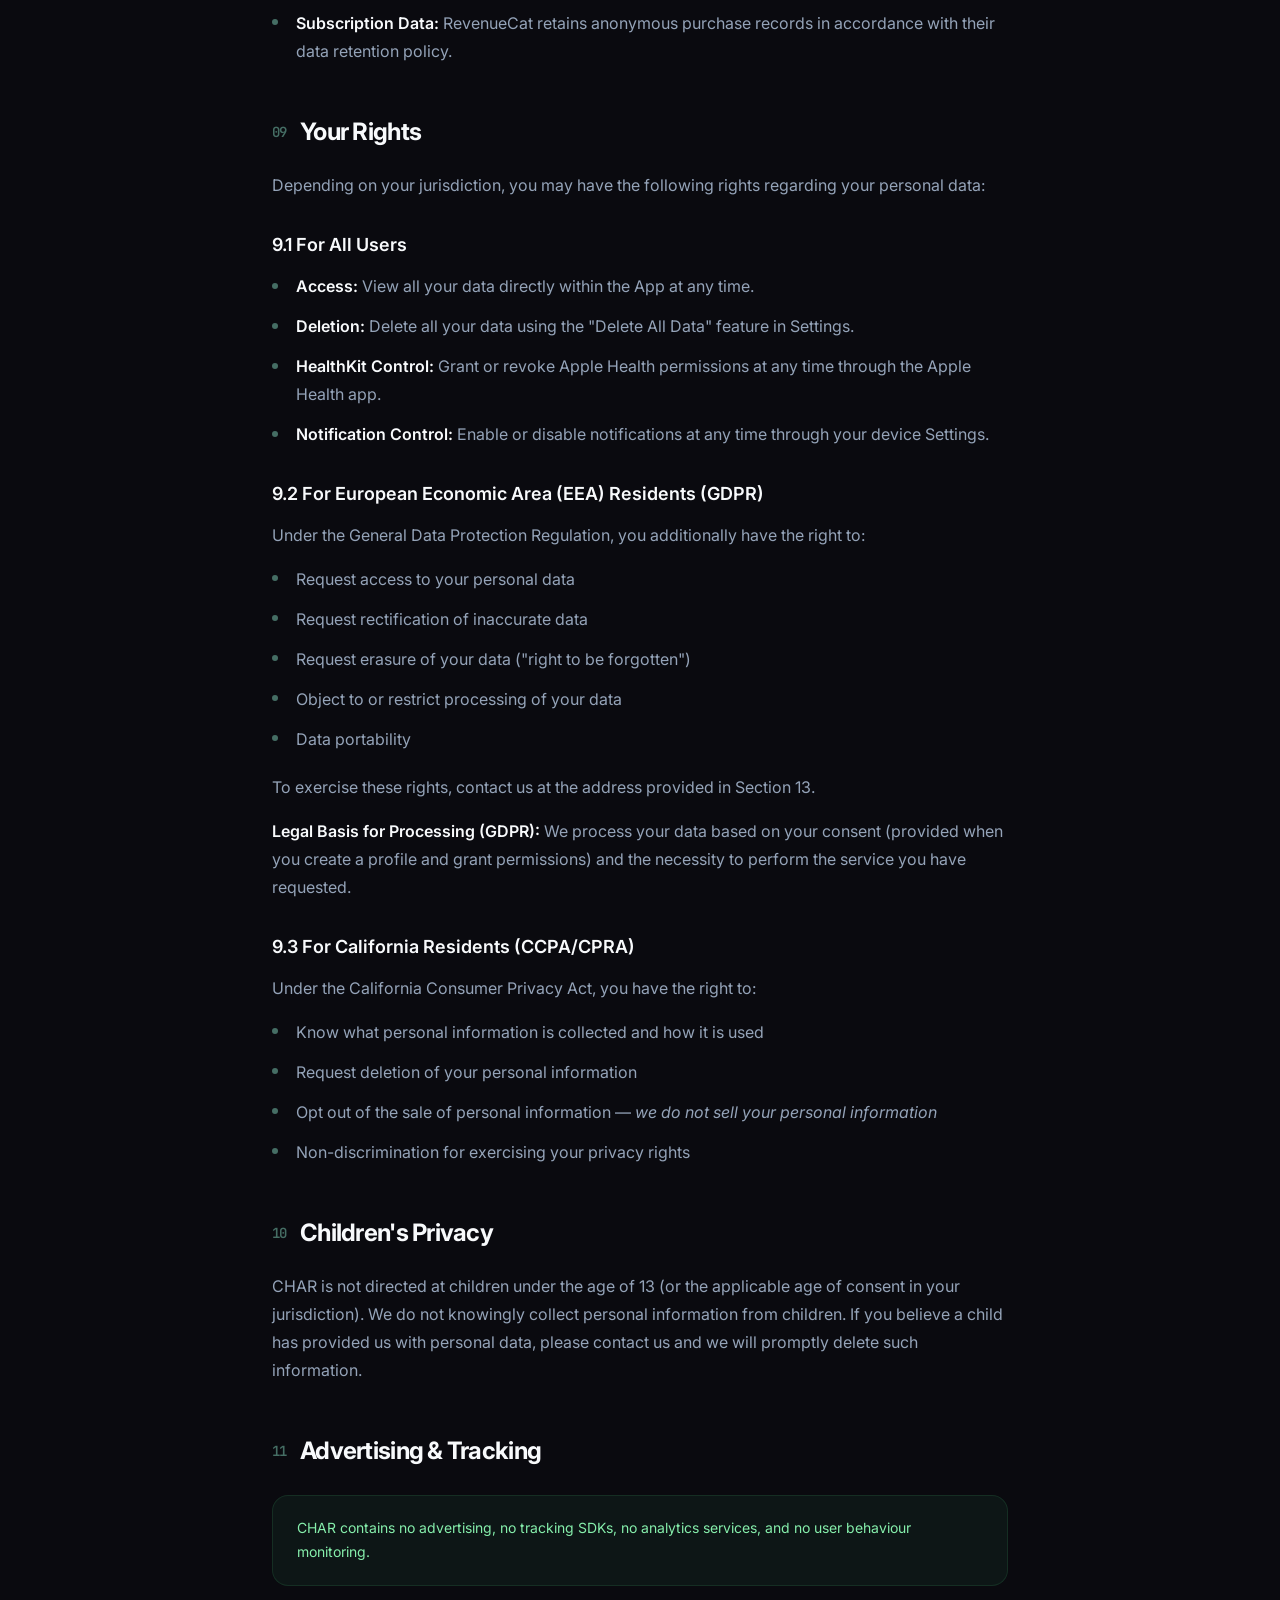
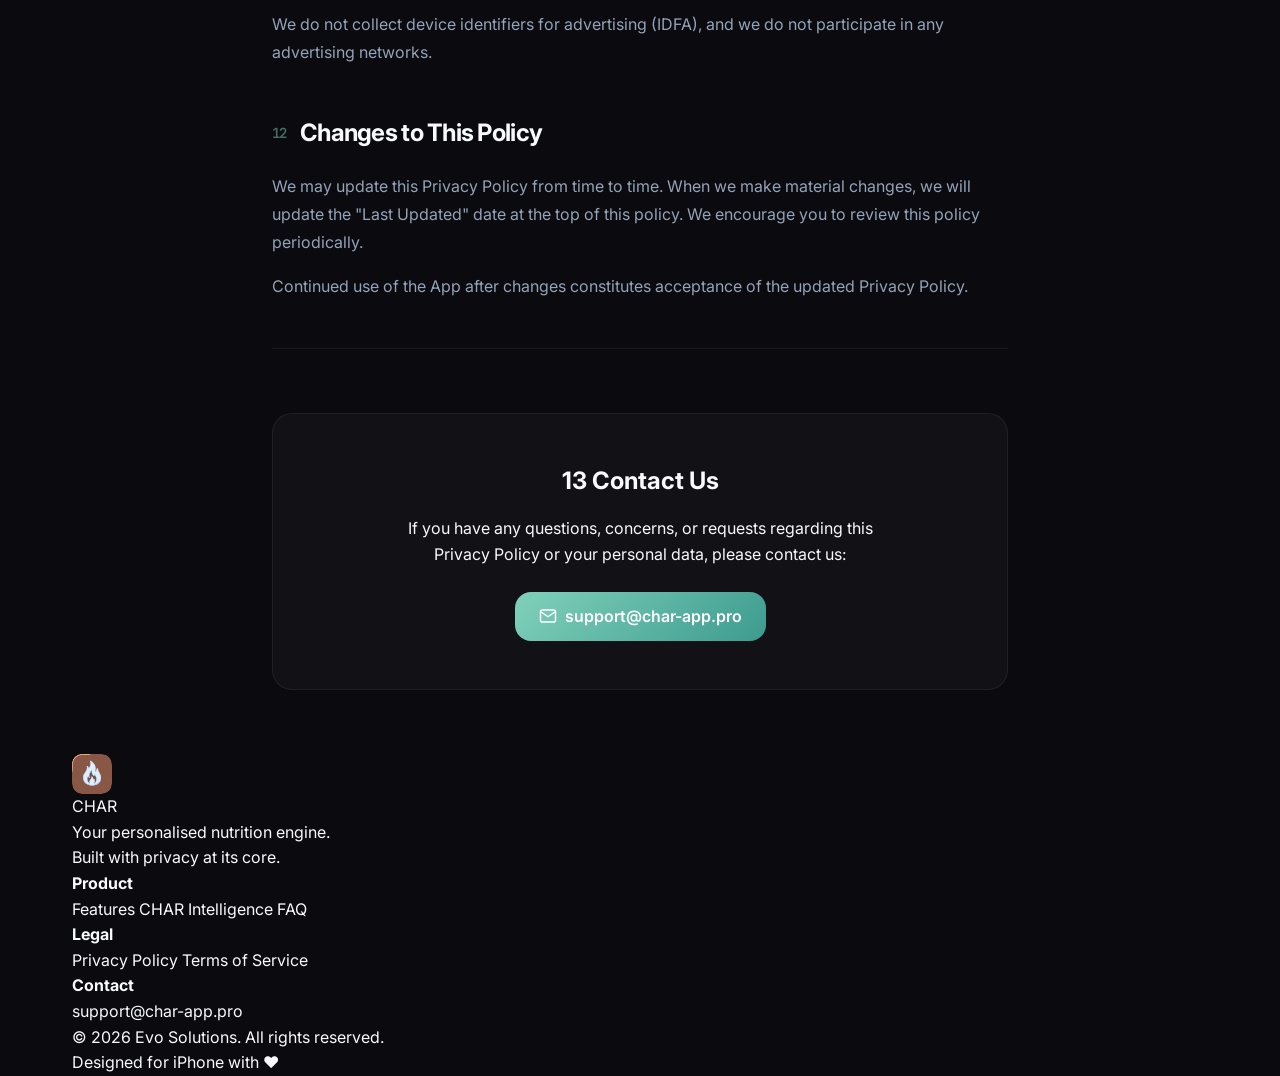
==== commit a3eae642: "fix: download buttons link to App Store, privacy page matches main design - All download/CTA buttons" ====
--- a/privacy.html
+++ b/privacy.html
@@ -18,427 +18,35 @@
 
   <link rel="preconnect" href="https://fonts.googleapis.com">
   <link rel="preconnect" href="https://fonts.gstatic.com" crossorigin>
-  <link href="https://fonts.googleapis.com/css2?family=Inter:wght@300;400;500;600;700;800&family=JetBrains+Mono:wght@400;500&display=swap" rel="stylesheet">
-
+  <link href="https://fonts.googleapis.com/css2?family=Inter:wght@300;400;500;600;700;800;900&family=JetBrains+Mono:wght@400;500&display=swap" rel="stylesheet">
+
+  <!-- Stylesheets (same as main page) -->
+  <link rel="stylesheet" href="css/variables.css?v=3">
+  <link rel="stylesheet" href="css/base.css?v=3">
+  <link rel="stylesheet" href="css/components.css?v=3">
+  <link rel="stylesheet" href="css/privacy.css?v=3">
+
+  <!-- Favicon -->
   <link rel="icon" type="image/svg+xml" href="assets/icons/favicon.svg">
-  <link rel="stylesheet" href="css/variables.css">
-
-  <style>
-    *,
-    *::before,
-    *::after {
-      margin: 0;
-      padding: 0;
-      box-sizing: border-box;
-    }
-
-    body {
-      font-family: 'Inter', -apple-system, BlinkMacSystemFont, sans-serif;
-      background: var(--color-bg);
-      color: var(--color-text-secondary);
-      line-height: 1.7;
-      -webkit-font-smoothing: antialiased;
-      -moz-osx-font-smoothing: grayscale;
-    }
-
-    ::selection {
-      background: rgba(128, 209, 186, 0.3);
-      color: var(--color-text-primary);
-    }
-
-    a {
-      color: var(--color-brand);
-      text-decoration: none;
-      transition: color 0.2s;
-    }
-
-    a:hover {
-      color: var(--color-brand-light);
-    }
-
-    /* ─── Navigation ─── */
-    .nav {
-      position: fixed;
-      top: 0;
-      left: 0;
-      right: 0;
-      z-index: 1000;
-      padding: 1rem 2rem;
-      background: rgba(10, 10, 15, 0.85);
-      backdrop-filter: blur(20px);
-      -webkit-backdrop-filter: blur(20px);
-      border-bottom: 1px solid rgba(255, 255, 255, 0.06);
-    }
-
-    .nav__inner {
-      max-width: 1200px;
-      margin: 0 auto;
-      display: flex;
-      align-items: center;
-      justify-content: space-between;
-    }
-
-    .nav__logo {
-      display: flex;
-      align-items: center;
-      gap: 0.75rem;
-      text-decoration: none;
-      color: var(--color-text-primary);
-      font-weight: 700;
-      font-size: 1.25rem;
-      letter-spacing: -0.02em;
-    }
-
-    .nav__logo-icon {
-      width: 36px;
-      height: 36px;
-      background: var(--gradient-brand);
-      border-radius: 10px;
-      display: flex;
-      align-items: center;
-      justify-content: center;
-      font-weight: 800;
-      font-size: 0.85rem;
-      color: #fff;
-    }
-
-    .nav__back {
-      display: flex;
-      align-items: center;
-      gap: 0.5rem;
-      color: var(--color-text-tertiary);
-      font-size: 0.9rem;
-      font-weight: 500;
-      transition: color 0.2s;
-    }
-
-    .nav__back:hover {
-      color: var(--color-text-primary);
-    }
-
-    .nav__back svg {
-      width: 18px;
-      height: 18px;
-    }
-
-    /* ─── Page Container ─── */
-    .privacy-page {
-      max-width: 800px;
-      margin: 0 auto;
-      padding: 8rem 2rem 6rem;
-    }
-
-    /* ─── Header ─── */
-    .privacy-header {
-      margin-bottom: 4rem;
-      padding-bottom: 2.5rem;
-      border-bottom: 1px solid rgba(255, 255, 255, 0.08);
-    }
-
-    .privacy-header__tag {
-      display: inline-flex;
-      align-items: center;
-      gap: 0.5rem;
-      padding: 0.4rem 1rem;
-      background: rgba(128, 209, 186, 0.08);
-      border: 1px solid rgba(128, 209, 186, 0.15);
-      border-radius: 100px;
-      font-size: 0.8rem;
-      font-weight: 600;
-      color: var(--color-brand);
-      letter-spacing: 0.05em;
-      text-transform: uppercase;
-      margin-bottom: 1.5rem;
-    }
-
-    .privacy-header__tag svg {
-      width: 14px;
-      height: 14px;
-    }
-
-    .privacy-header h1 {
-      font-size: clamp(2rem, 5vw, 3rem);
-      font-weight: 800;
-      color: var(--color-text-primary);
-      letter-spacing: -0.03em;
-      line-height: 1.15;
-      margin-bottom: 1rem;
-    }
-
-    .privacy-header__meta {
-      display: flex;
-      flex-wrap: wrap;
-      gap: 1.5rem;
-      color: var(--color-text-tertiary);
-      font-size: 0.9rem;
-    }
-
-    .privacy-header__meta span {
-      display: flex;
-      align-items: center;
-      gap: 0.4rem;
-    }
-
-    /* ─── Table of Contents ─── */
-    .toc {
-      margin-bottom: 3.5rem;
-      padding: 1.75rem 2rem;
-      background: rgba(255, 255, 255, 0.02);
-      border: 1px solid rgba(255, 255, 255, 0.06);
-      border-radius: 16px;
-    }
-
-    .toc__title {
-      font-size: 0.75rem;
-      font-weight: 700;
-      text-transform: uppercase;
-      letter-spacing: 0.1em;
-      color: var(--color-text-tertiary);
-      margin-bottom: 1rem;
-    }
-
-    .toc__list {
-      list-style: none;
-      display: grid;
-      grid-template-columns: repeat(auto-fill, minmax(280px, 1fr));
-      gap: 0.5rem;
-    }
-
-    .toc__list a {
-      display: block;
-      padding: 0.4rem 0;
-      color: var(--color-text-secondary);
-      font-size: 0.9rem;
-      font-weight: 500;
-      transition: color 0.2s, transform 0.2s;
-    }
-
-    .toc__list a:hover {
-      color: var(--color-brand);
-      transform: translateX(4px);
-    }
-
-    .toc__list a span {
-      color: var(--color-brand);
-      font-family: 'JetBrains Mono', monospace;
-      font-size: 0.8rem;
-      margin-right: 0.5rem;
-      opacity: 0.6;
-    }
-
-    /* ─── Content Sections ─── */
-    .privacy-section {
-      margin-bottom: 3rem;
-      scroll-margin-top: 6rem;
-    }
-
-    .privacy-section h2 {
-      font-size: 1.5rem;
-      font-weight: 700;
-      color: var(--color-text-primary);
-      letter-spacing: -0.02em;
-      margin-bottom: 1.25rem;
-      display: flex;
-      align-items: center;
-      gap: 0.75rem;
-    }
-
-    .privacy-section h2 .section-number {
-      font-family: 'JetBrains Mono', monospace;
-      font-size: 0.85rem;
-      font-weight: 600;
-      color: var(--color-brand);
-      opacity: 0.5;
-      min-width: 2ch;
-    }
-
-    .privacy-section h3 {
-      font-size: 1.1rem;
-      font-weight: 600;
-      color: var(--color-text-primary);
-      margin-top: 2rem;
-      margin-bottom: 0.75rem;
-    }
-
-    .privacy-section p {
-      margin-bottom: 1rem;
-      font-size: 0.95rem;
-      line-height: 1.8;
-    }
-
-    .privacy-section ul {
-      list-style: none;
-      margin-bottom: 1.25rem;
-      padding-left: 0;
-    }
-
-    .privacy-section ul li {
-      position: relative;
-      padding-left: 1.75rem;
-      margin-bottom: 0.6rem;
-      font-size: 0.95rem;
-      line-height: 1.7;
-    }
-
-    .privacy-section ul li::before {
-      content: '';
-      position: absolute;
-      left: 0;
-      top: 0.65em;
-      width: 6px;
-      height: 6px;
-      border-radius: 50%;
-      background: var(--color-brand);
-      opacity: 0.5;
-    }
-
-    .privacy-section strong {
-      color: var(--color-text-primary);
-      font-weight: 600;
-    }
-
-    /* ─── Highlight Boxes ─── */
-    .privacy-highlight {
-      padding: 1.25rem 1.5rem;
-      margin: 1.5rem 0;
-      border-radius: 12px;
-      font-size: 0.9rem;
-      line-height: 1.7;
-    }
-
-    .privacy-highlight--info {
-      background: rgba(96, 165, 250, 0.06);
-      border: 1px solid rgba(96, 165, 250, 0.12);
-      color: #93C5FD;
-    }
-
-    .privacy-highlight--good {
-      background: rgba(74, 222, 128, 0.06);
-      border: 1px solid rgba(74, 222, 128, 0.12);
-      color: #86EFAC;
-    }
-
-    /* ─── Data Types Grid ─── */
-    .data-grid {
-      display: grid;
-      grid-template-columns: 1fr 1fr;
-      gap: 0.75rem;
-      margin: 1.25rem 0 1.5rem;
-    }
-
-    .data-grid__col h4 {
-      font-size: 0.8rem;
-      font-weight: 700;
-      text-transform: uppercase;
-      letter-spacing: 0.08em;
-      color: var(--color-text-tertiary);
-      margin-bottom: 0.75rem;
-    }
-
-    .data-grid__col ul li {
-      font-size: 0.85rem;
-      margin-bottom: 0.4rem;
-    }
-
-    /* ─── Divider ─── */
-    .privacy-divider {
-      border: none;
-      height: 1px;
-      background: rgba(255, 255, 255, 0.06);
-      margin: 3rem 0;
-    }
-
-    /* ─── Contact Section ─── */
-    .privacy-contact {
-      text-align: center;
-      padding: 3rem 2rem;
-      background: rgba(255, 255, 255, 0.02);
-      border: 1px solid rgba(255, 255, 255, 0.06);
-      border-radius: 20px;
-      margin-top: 4rem;
-    }
-
-    .privacy-contact h2 {
-      justify-content: center;
-      margin-bottom: 1rem;
-    }
-
-    .privacy-contact p {
-      max-width: 480px;
-      margin: 0 auto 1.5rem;
-      text-align: center;
-    }
-
-    .privacy-contact__email {
-      display: inline-flex;
-      align-items: center;
-      gap: 0.5rem;
-      padding: 0.75rem 1.5rem;
-      background: var(--gradient-brand);
-      color: #fff;
-      font-weight: 600;
-      font-size: 0.95rem;
-      border-radius: 12px;
-      transition: opacity 0.2s, transform 0.2s;
-    }
-
-    .privacy-contact__email:hover {
-      opacity: 0.9;
-      transform: translateY(-1px);
-      color: #fff;
-    }
-
-    /* ─── Footer ─── */
-    .privacy-footer {
-      text-align: center;
-      padding: 3rem 2rem;
-      color: var(--color-text-tertiary);
-      font-size: 0.8rem;
-    }
-
-    .privacy-footer a {
-      color: var(--color-text-secondary);
-    }
-
-    /* ─── Responsive ─── */
-    @media (max-width: 768px) {
-      .privacy-page {
-        padding: 6rem 1.25rem 4rem;
-      }
-
-      .privacy-header h1 {
-        font-size: 1.75rem;
-      }
-
-      .toc__list {
-        grid-template-columns: 1fr;
-      }
-
-      .data-grid {
-        grid-template-columns: 1fr;
-      }
-
-      .nav {
-        padding: 0.75rem 1.25rem;
-      }
-    }
-
-    @media (max-width: 480px) {
-      .privacy-header__meta {
-        flex-direction: column;
-        gap: 0.5rem;
-      }
-    }
-  </style>
+  <link rel="apple-touch-icon" href="assets/icons/apple-touch-icon.png">
 </head>
 
 <body>
-  <!-- ─── Navigation ─── -->
-  <nav class="nav">
-    <div class="nav__inner">
-      <a href="index.html" class="nav__logo">
-        <div class="nav__logo-icon">C</div>
-        CHAR
+  <!-- ─── Background Orbs ─── -->
+  <div class="privacy-page__bg" aria-hidden="true">
+    <div class="privacy-page__orb privacy-page__orb--1"></div>
+    <div class="privacy-page__orb privacy-page__orb--2"></div>
+  </div>
+
+  <!-- ─── Cursor Glow (desktop only) ─── -->
+  <div class="cursor-glow" aria-hidden="true"></div>
+
+  <!-- ─── Navigation (same structure as main page) ─── -->
+  <nav class="nav nav--scrolled" role="navigation" aria-label="Main navigation">
+    <div class="nav__container">
+      <a href="index.html" class="nav__logo" aria-label="CHAR Home">
+        <img class="nav__logo-icon" src="assets/icons/favicon.svg" alt="CHAR" width="36" height="36" style="border-radius: 10px;">
+        <span class="nav__brand">CHAR</span>
       </a>
       <a href="index.html" class="nav__back">
         <svg viewBox="0 0 24 24" fill="none" stroke="currentColor" stroke-width="2" stroke-linecap="round" stroke-linejoin="round"><path d="M19 12H5"/><path d="m12 19-7-7 7-7"/></svg>
@@ -448,17 +56,17 @@
   </nav>
 
   <!-- ─── Privacy Policy ─── -->
-  <main class="privacy-page">
+  <main class="privacy-page__content">
     <header class="privacy-header">
       <div class="privacy-header__tag">
         <svg viewBox="0 0 24 24" fill="none" stroke="currentColor" stroke-width="2" stroke-linecap="round" stroke-linejoin="round"><path d="M12 22s8-4 8-10V5l-8-3-8 3v7c0 6 8 10 8 10z"/></svg>
         Privacy Policy
       </div>
-      <h1>Your data stays<br>on your device.</h1>
+      <h1>Your data stays<br>on your <span class="gradient-text">device.</span></h1>
       <div class="privacy-header__meta">
-        <span>📱 CHAR — Nutrition &amp; Health Companion</span>
-        <span>📅 Last Updated: 1 March 2026</span>
-        <span>✅ Effective: 1 March 2026</span>
+        <span>CHAR — Nutrition & Health Companion</span>
+        <span>Last Updated: 1 March 2026</span>
+        <span>Effective: 1 March 2026</span>
       </div>
     </header>
 
@@ -470,13 +78,13 @@
         <li><a href="#information-collected"><span>02</span> Information We Collect</a></li>
         <li><a href="#how-we-use"><span>03</span> How We Use Your Information</a></li>
         <li><a href="#on-device-ai"><span>04</span> On-Device AI Processing</a></li>
-        <li><a href="#storage-security"><span>05</span> Data Storage &amp; Security</a></li>
+        <li><a href="#storage-security"><span>05</span> Data Storage & Security</a></li>
         <li><a href="#third-party"><span>06</span> Third-Party Services</a></li>
         <li><a href="#data-sharing"><span>07</span> Data Sharing</a></li>
         <li><a href="#data-retention"><span>08</span> Data Retention</a></li>
         <li><a href="#your-rights"><span>09</span> Your Rights</a></li>
         <li><a href="#children"><span>10</span> Children's Privacy</a></li>
-        <li><a href="#advertising"><span>11</span> Advertising &amp; Tracking</a></li>
+        <li><a href="#advertising"><span>11</span> Advertising & Tracking</a></li>
         <li><a href="#changes"><span>12</span> Changes to This Policy</a></li>
         <li><a href="#contact"><span>13</span> Contact Us</a></li>
       </ol>
@@ -502,7 +110,7 @@
         <li><strong>Body Measurements:</strong> Weight logs and body composition data.</li>
         <li><strong>Workout Data:</strong> Exercise type, name, duration, and calories burned.</li>
         <li><strong>Fasting Data:</strong> Fasting protocols, start and end times, and completion status.</li>
-        <li><strong>Mood &amp; Wellbeing Data:</strong> Mood ratings, journal notes, and associated tags.</li>
+        <li><strong>Mood & Wellbeing Data:</strong> Mood ratings, journal notes, and associated tags.</li>
         <li><strong>Habit Tracking:</strong> Habit names, completion logs, and associated notes.</li>
         <li><strong>Progress Photos:</strong> Photos you choose to take or import to track your physical progress.</li>
         <li><strong>Planner Data:</strong> Tasks, routines, categories, schedules, and completion logs.</li>
@@ -573,7 +181,7 @@
       <p>CHAR uses artificial intelligence to enhance your experience. It is important to understand that:</p>
       <ul>
         <li><strong>Food Recognition:</strong> Powered by an on-device CoreML model. Camera images are analysed entirely on your device. No images are sent to any server.</li>
-        <li><strong>Nutrition Insights &amp; AI Coach:</strong> Powered by Apple Foundation Models (Apple Intelligence), which runs entirely on your device. Your health and nutrition data is processed locally and never leaves your device for AI purposes.</li>
+        <li><strong>Nutrition Insights & AI Coach:</strong> Powered by Apple Foundation Models (Apple Intelligence), which runs entirely on your device. Your health and nutrition data is processed locally and never leaves your device for AI purposes.</li>
         <li><strong>Voice Entry:</strong> Processed using Apple's on-device Speech Recognition framework.</li>
       </ul>
       <div class="privacy-highlight privacy-highlight--info">
@@ -583,7 +191,7 @@
 
     <!-- 5. Data Storage and Security -->
     <section class="privacy-section" id="storage-security">
-      <h2><span class="section-number">05</span> Data Storage &amp; Security</h2>
+      <h2><span class="section-number">05</span> Data Storage & Security</h2>
 
       <h3>5.1 Local Storage</h3>
       <p>All your data is stored locally on your device using Apple's CoreData framework (SQLite database). This includes all nutrition entries, health data, habits, planner tasks, mood entries, progress photos, and personal profile information.</p>
@@ -696,7 +304,7 @@
 
     <!-- 11. Advertising and Tracking -->
     <section class="privacy-section" id="advertising">
-      <h2><span class="section-number">11</span> Advertising &amp; Tracking</h2>
+      <h2><span class="section-number">11</span> Advertising & Tracking</h2>
       <div class="privacy-highlight privacy-highlight--good">
         CHAR contains no advertising, no tracking SDKs, no analytics services, and no user behaviour monitoring.
       </div>
@@ -723,9 +331,58 @@
     </div>
   </main>
 
-  <footer class="privacy-footer">
-    <p>&copy; 2026 Evo Solutions. All rights reserved.</p>
-    <p style="margin-top: 0.5rem"><a href="index.html">Back to CHAR Home</a></p>
+  <!-- ─── Footer (same as main page) ─── -->
+  <footer class="footer">
+    <div class="container">
+      <div class="footer__top">
+        <div class="footer__brand">
+          <a href="index.html" class="footer__logo">
+            <img class="footer__logo-icon" src="assets/icons/favicon.svg" alt="CHAR" width="40" height="40" style="border-radius: 10px;">
+            <span>CHAR</span>
+          </a>
+          <p class="footer__tagline">Your personalised nutrition engine.<br>Built with privacy at its core.</p>
+        </div>
+
+        <div class="footer__links">
+          <div class="footer__col">
+            <h4>Product</h4>
+            <a href="index.html#features">Features</a>
+            <a href="index.html#ai">CHAR Intelligence</a>
+            <a href="index.html#faq">FAQ</a>
+          </div>
+          <div class="footer__col">
+            <h4>Legal</h4>
+            <a href="privacy.html">Privacy Policy</a>
+            <a href="#">Terms of Service</a>
+          </div>
+          <div class="footer__col">
+            <h4>Contact</h4>
+            <a href="mailto:support@char-app.pro">support@char-app.pro</a>
+          </div>
+        </div>
+      </div>
+
+      <div class="footer__bottom">
+        <p>&copy; 2026 Evo Solutions. All rights reserved.</p>
+        <p class="footer__made">Designed for iPhone with &#10084;&#65039;</p>
+      </div>
+    </div>
   </footer>
+
+  <!-- ─── Cursor Glow Script ─── -->
+  <script>
+    (function() {
+      var glow = document.querySelector('.cursor-glow');
+      if (!glow || window.matchMedia('(hover: none)').matches) return;
+      document.addEventListener('mousemove', function(e) {
+        glow.style.left = e.clientX + 'px';
+        glow.style.top = e.clientY + 'px';
+        glow.classList.add('cursor-glow--visible');
+      });
+      document.addEventListener('mouseleave', function() {
+        glow.classList.remove('cursor-glow--visible');
+      });
+    })();
+  </script>
 </body>
 </html>
--- a/css/base.css
+++ b/css/base.css
@@ -0,0 +1,222 @@
+/* ═══════════════════════════════════════════════════
+   BASE — Reset, Typography, Utilities
+   ═══════════════════════════════════════════════════ */
+
+/* ─── Reset ─── */
+*, *::before, *::after {
+  margin: 0;
+  padding: 0;
+  box-sizing: border-box;
+}
+
+html {
+  scroll-behavior: smooth;
+  -webkit-font-smoothing: antialiased;
+  -moz-osx-font-smoothing: grayscale;
+  text-rendering: optimizeLegibility;
+  font-size: 16px;
+  overflow-x: hidden;
+}
+
+body {
+  font-family: var(--font-primary);
+  font-size: var(--text-base);
+  line-height: var(--leading-normal);
+  color: var(--text-primary);
+  background-color: var(--bg-primary);
+  overflow-x: hidden;
+  min-height: 100vh;
+}
+
+img, video, svg {
+  display: block;
+  max-width: 100%;
+}
+
+a {
+  color: inherit;
+  text-decoration: none;
+  transition: color var(--duration-fast) var(--ease-in-out);
+}
+
+button {
+  font: inherit;
+  color: inherit;
+  background: none;
+  border: none;
+  cursor: pointer;
+  outline: none;
+}
+
+ul, ol {
+  list-style: none;
+}
+
+::selection {
+  background: rgba(128, 209, 186, 0.25);
+  color: var(--text-primary);
+}
+
+/* ─── Scrollbar ─── */
+::-webkit-scrollbar {
+  width: 6px;
+}
+
+::-webkit-scrollbar-track {
+  background: var(--bg-primary);
+}
+
+::-webkit-scrollbar-thumb {
+  background: rgba(255, 255, 255, 0.1);
+  border-radius: var(--radius-full);
+}
+
+::-webkit-scrollbar-thumb:hover {
+  background: rgba(255, 255, 255, 0.2);
+}
+
+/* ─── Layout ─── */
+.container {
+  width: 100%;
+  max-width: var(--container-max);
+  margin: 0 auto;
+  padding: 0 var(--gutter);
+}
+
+.container--wide {
+  max-width: var(--container-wide);
+}
+
+.container--narrow {
+  max-width: var(--container-narrow);
+}
+
+/* ─── Section Headers ─── */
+.section-header {
+  text-align: center;
+  margin-bottom: var(--space-16);
+  max-width: 700px;
+  margin-left: auto;
+  margin-right: auto;
+}
+
+.section-tag {
+  display: inline-flex;
+  align-items: center;
+  gap: var(--space-2);
+  padding: var(--space-2) var(--space-4);
+  font-size: var(--text-xs);
+  font-weight: 600;
+  letter-spacing: var(--tracking-wide);
+  text-transform: uppercase;
+  color: var(--mint-300);
+  background: rgba(128, 209, 186, 0.08);
+  border: 1px solid rgba(128, 209, 186, 0.15);
+  border-radius: var(--radius-full);
+  margin-bottom: var(--space-6);
+}
+
+.section-title {
+  font-size: clamp(var(--text-4xl), 5vw, var(--text-6xl));
+  font-weight: 800;
+  line-height: var(--leading-tight);
+  letter-spacing: var(--tracking-tight);
+  margin-bottom: var(--space-6);
+}
+
+.section-subtitle {
+  font-size: clamp(var(--text-lg), 2vw, var(--text-xl));
+  color: var(--text-secondary);
+  line-height: var(--leading-relaxed);
+  max-width: 600px;
+  margin: 0 auto;
+}
+
+/* ─── Gradient Text ─── */
+.gradient-text {
+  background: var(--gradient-text);
+  -webkit-background-clip: text;
+  -webkit-text-fill-color: transparent;
+  background-clip: text;
+}
+
+/* ─── Buttons ─── */
+.btn {
+  display: inline-flex;
+  align-items: center;
+  justify-content: center;
+  gap: var(--space-2);
+  font-weight: 600;
+  font-size: var(--text-sm);
+  border-radius: var(--radius-xl);
+  transition: all var(--duration-base) var(--ease-out-quart);
+  white-space: nowrap;
+  position: relative;
+  overflow: hidden;
+}
+
+.btn--sm {
+  padding: var(--space-2) var(--space-4);
+  font-size: var(--text-xs);
+  border-radius: var(--radius-lg);
+}
+
+.btn--md {
+  padding: var(--space-3) var(--space-6);
+}
+
+.btn--lg {
+  padding: var(--space-4) var(--space-8);
+  font-size: var(--text-base);
+}
+
+.btn--primary {
+  background: var(--gradient-brand);
+  color: white;
+  border: none;
+  box-shadow: 0 2px 12px rgba(61, 155, 143, 0.3);
+}
+
+.btn--primary:hover {
+  transform: translateY(-2px);
+  box-shadow: 0 4px 24px rgba(61, 155, 143, 0.45);
+}
+
+.btn--primary:active {
+  transform: translateY(0);
+}
+
+.btn--ghost {
+  background: transparent;
+  color: var(--text-primary);
+  border: 1px solid var(--border-primary);
+  backdrop-filter: blur(8px);
+}
+
+.btn--ghost:hover {
+  background: var(--bg-glass-hover);
+  border-color: rgba(255, 255, 255, 0.12);
+  transform: translateY(-1px);
+}
+
+/* ─── Cursor Glow ─── */
+.cursor-glow {
+  position: fixed;
+  width: 400px;
+  height: 400px;
+  border-radius: 50%;
+  background: radial-gradient(circle, rgba(128, 209, 186, 0.06) 0%, transparent 70%);
+  pointer-events: none;
+  z-index: 0;
+  transform: translate(-50%, -50%);
+  transition: opacity 0.3s;
+  opacity: 0;
+}
+
+.cursor-glow--visible {
+  opacity: 1;
+}
+
+@media (hover: none) {
+  .cursor-glow { display: none; }
+}
--- a/css/components.css
+++ b/css/components.css
@@ -0,0 +1,222 @@
+/* ═══════════════════════════════════════════════════
+   COMPONENTS — Reusable UI Elements
+   ═══════════════════════════════════════════════════ */
+
+/* ─── Loader ─── */
+.loader {
+  position: fixed;
+  inset: 0;
+  z-index: var(--z-loader);
+  background: var(--bg-primary);
+  display: flex;
+  align-items: center;
+  justify-content: center;
+  transition: opacity 0.6s var(--ease-out-expo), visibility 0.6s;
+}
+
+.loader--hidden {
+  opacity: 0;
+  visibility: hidden;
+  pointer-events: none;
+}
+
+.loader__inner {
+  display: flex;
+  flex-direction: column;
+  align-items: center;
+  gap: var(--space-8);
+}
+
+.loader__logo {
+  animation: loaderPulse 2s ease-in-out infinite;
+}
+
+.loader__icon {
+  width: 64px;
+  height: 64px;
+}
+
+.loader__progress {
+  width: 120px;
+  height: 3px;
+  background: rgba(255, 255, 255, 0.06);
+  border-radius: var(--radius-full);
+  overflow: hidden;
+}
+
+.loader__bar {
+  width: 0%;
+  height: 100%;
+  background: var(--gradient-brand);
+  border-radius: var(--radius-full);
+  transition: width 0.4s var(--ease-out-expo);
+}
+
+@keyframes loaderPulse {
+  0%, 100% { transform: scale(1); opacity: 1; }
+  50% { transform: scale(1.05); opacity: 0.8; }
+}
+
+/* ─── Navigation ─── */
+.nav {
+  position: fixed;
+  top: 0;
+  left: 0;
+  right: 0;
+  z-index: var(--z-sticky);
+  padding: var(--space-4) 0;
+  transition: all var(--duration-base) var(--ease-in-out);
+}
+
+.nav--scrolled {
+  padding: var(--space-3) 0;
+  background: rgba(10, 10, 15, 0.8);
+  backdrop-filter: blur(20px) saturate(180%);
+  -webkit-backdrop-filter: blur(20px) saturate(180%);
+  border-bottom: 1px solid var(--border-primary);
+}
+
+.nav__container {
+  max-width: var(--container-max);
+  margin: 0 auto;
+  padding: 0 var(--gutter);
+  display: flex;
+  align-items: center;
+  justify-content: space-between;
+}
+
+.nav__logo {
+  display: flex;
+  align-items: center;
+  gap: var(--space-3);
+  font-weight: 800;
+  font-size: var(--text-xl);
+  letter-spacing: var(--tracking-tight);
+  z-index: var(--z-overlay);
+}
+
+.nav__logo-icon {
+  width: 36px;
+  height: 36px;
+}
+
+.nav__links {
+  display: flex;
+  align-items: center;
+  gap: var(--space-8);
+}
+
+.nav__link {
+  font-size: var(--text-sm);
+  font-weight: 500;
+  color: var(--text-secondary);
+  transition: color var(--duration-fast) var(--ease-in-out);
+  position: relative;
+}
+
+.nav__link::after {
+  content: '';
+  position: absolute;
+  bottom: -4px;
+  left: 0;
+  width: 0;
+  height: 2px;
+  background: var(--gradient-brand);
+  border-radius: var(--radius-full);
+  transition: width var(--duration-base) var(--ease-out-expo);
+}
+
+.nav__link:hover {
+  color: var(--text-primary);
+}
+
+.nav__link:hover::after {
+  width: 100%;
+}
+
+.nav__actions {
+  display: flex;
+  align-items: center;
+  gap: var(--space-4);
+  z-index: var(--z-overlay);
+}
+
+/* Mobile Menu Button */
+.nav__menu-btn {
+  display: none;
+  flex-direction: column;
+  gap: 5px;
+  width: 24px;
+  padding: 2px 0;
+}
+
+.nav__menu-btn span {
+  display: block;
+  width: 100%;
+  height: 2px;
+  background: var(--text-primary);
+  border-radius: var(--radius-full);
+  transition: all var(--duration-base) var(--ease-out-expo);
+  transform-origin: center;
+}
+
+.nav__menu-btn--active span:nth-child(1) {
+  transform: translateY(7px) rotate(45deg);
+}
+
+.nav__menu-btn--active span:nth-child(2) {
+  opacity: 0;
+  transform: scaleX(0);
+}
+
+.nav__menu-btn--active span:nth-child(3) {
+  transform: translateY(-7px) rotate(-45deg);
+}
+
+/* Mobile Menu Overlay */
+.mobile-menu {
+  position: fixed;
+  inset: 0;
+  z-index: var(--z-overlay);
+  background: rgba(10, 10, 15, 0.95);
+  backdrop-filter: blur(30px);
+  display: flex;
+  align-items: center;
+  justify-content: center;
+  opacity: 0;
+  visibility: hidden;
+  transition: all var(--duration-slow) var(--ease-out-expo);
+}
+
+.mobile-menu--open {
+  opacity: 1;
+  visibility: visible;
+}
+
+.mobile-menu__content {
+  display: flex;
+  flex-direction: column;
+  align-items: center;
+  gap: var(--space-8);
+  transform: translateY(20px);
+  transition: transform var(--duration-slow) var(--ease-out-expo);
+}
+
+.mobile-menu--open .mobile-menu__content {
+  transform: translateY(0);
+}
+
+.mobile-menu__link {
+  font-size: var(--text-3xl);
+  font-weight: 700;
+  color: var(--text-secondary);
+  transition: color var(--duration-fast);
+}
+
+.mobile-menu__link:hover {
+  color: var(--text-primary);
+}
+
+.mobile-menu__cta {
+  margin-top: var(--space-8);
+}
--- a/css/privacy.css
+++ b/css/privacy.css
@@ -0,0 +1,365 @@
+/* ═══════════════════════════════════════════════════
+   PRIVACY PAGE — Specific Styles
+   ═══════════════════════════════════════════════════ */
+
+/* ─── Background ─── */
+.privacy-page__bg {
+  position: fixed;
+  inset: 0;
+  z-index: 0;
+  pointer-events: none;
+  overflow: hidden;
+}
+
+.privacy-page__orb {
+  position: absolute;
+  border-radius: 50%;
+  filter: blur(120px);
+  opacity: 0.4;
+}
+
+.privacy-page__orb--1 {
+  width: 500px;
+  height: 500px;
+  background: radial-gradient(circle, rgba(128, 209, 186, 0.15), transparent 70%);
+  top: -5%;
+  right: 10%;
+}
+
+.privacy-page__orb--2 {
+  width: 400px;
+  height: 400px;
+  background: radial-gradient(circle, rgba(168, 85, 247, 0.08), transparent 70%);
+  bottom: 20%;
+  left: -5%;
+}
+
+/* ─── Page Container ─── */
+.privacy-page__content {
+  position: relative;
+  z-index: var(--z-base);
+  max-width: var(--container-narrow);
+  margin: 0 auto;
+  padding: 8rem var(--gutter) 4rem;
+}
+
+/* ─── Header ─── */
+.privacy-header {
+  margin-bottom: 4rem;
+  padding-bottom: 2.5rem;
+  border-bottom: 1px solid var(--border-primary);
+}
+
+.privacy-header__tag {
+  display: inline-flex;
+  align-items: center;
+  gap: var(--space-2);
+  padding: var(--space-2) var(--space-4);
+  background: rgba(128, 209, 186, 0.08);
+  border: 1px solid rgba(128, 209, 186, 0.15);
+  border-radius: var(--radius-full);
+  font-size: var(--text-xs);
+  font-weight: 600;
+  color: var(--mint-300);
+  letter-spacing: var(--tracking-wide);
+  text-transform: uppercase;
+  margin-bottom: var(--space-6);
+}
+
+.privacy-header__tag svg {
+  width: 14px;
+  height: 14px;
+}
+
+.privacy-header h1 {
+  font-size: clamp(var(--text-4xl), 5vw, var(--text-6xl));
+  font-weight: 800;
+  color: var(--text-primary);
+  letter-spacing: var(--tracking-tight);
+  line-height: var(--leading-tight);
+  margin-bottom: var(--space-4);
+}
+
+.privacy-header__meta {
+  display: flex;
+  flex-wrap: wrap;
+  gap: var(--space-6);
+  color: var(--text-tertiary);
+  font-size: var(--text-sm);
+}
+
+.privacy-header__meta span {
+  display: flex;
+  align-items: center;
+  gap: var(--space-2);
+}
+
+/* ─── Table of Contents ─── */
+.toc {
+  margin-bottom: 3.5rem;
+  padding: var(--space-6) var(--space-8);
+  background: var(--bg-card);
+  border: 1px solid var(--border-primary);
+  border-radius: var(--radius-2xl);
+}
+
+.toc__title {
+  font-size: var(--text-xs);
+  font-weight: 700;
+  text-transform: uppercase;
+  letter-spacing: 0.1em;
+  color: var(--text-tertiary);
+  margin-bottom: var(--space-4);
+}
+
+.toc__list {
+  list-style: none;
+  display: grid;
+  grid-template-columns: repeat(auto-fill, minmax(280px, 1fr));
+  gap: var(--space-2);
+}
+
+.toc__list a {
+  display: block;
+  padding: var(--space-2) 0;
+  color: var(--text-secondary);
+  font-size: var(--text-sm);
+  font-weight: 500;
+  transition: color var(--duration-fast), transform var(--duration-fast);
+}
+
+.toc__list a:hover {
+  color: var(--mint-300);
+  transform: translateX(4px);
+}
+
+.toc__list a span {
+  color: var(--mint-300);
+  font-family: var(--font-mono);
+  font-size: var(--text-xs);
+  margin-right: var(--space-2);
+  opacity: 0.6;
+}
+
+/* ─── Content Sections ─── */
+.privacy-section {
+  margin-bottom: var(--space-12);
+  scroll-margin-top: 6rem;
+}
+
+.privacy-section h2 {
+  font-size: var(--text-2xl);
+  font-weight: 700;
+  color: var(--text-primary);
+  letter-spacing: var(--tracking-tight);
+  margin-bottom: var(--space-5);
+  display: flex;
+  align-items: center;
+  gap: var(--space-3);
+}
+
+.privacy-section h2 .section-number {
+  font-family: var(--font-mono);
+  font-size: var(--text-sm);
+  font-weight: 600;
+  color: var(--mint-300);
+  opacity: 0.5;
+  min-width: 2ch;
+}
+
+.privacy-section h3 {
+  font-size: var(--text-lg);
+  font-weight: 600;
+  color: var(--text-primary);
+  margin-top: var(--space-8);
+  margin-bottom: var(--space-3);
+}
+
+.privacy-section p {
+  margin-bottom: var(--space-4);
+  font-size: var(--text-base);
+  color: var(--text-secondary);
+  line-height: var(--leading-relaxed);
+}
+
+.privacy-section ul {
+  list-style: none;
+  margin-bottom: var(--space-5);
+  padding-left: 0;
+}
+
+.privacy-section ul li {
+  position: relative;
+  padding-left: var(--space-6);
+  margin-bottom: var(--space-3);
+  font-size: var(--text-base);
+  color: var(--text-secondary);
+  line-height: var(--leading-relaxed);
+}
+
+.privacy-section ul li::before {
+  content: '';
+  position: absolute;
+  left: 0;
+  top: 0.65em;
+  width: 6px;
+  height: 6px;
+  border-radius: 50%;
+  background: var(--mint-300);
+  opacity: 0.5;
+}
+
+.privacy-section strong {
+  color: var(--text-primary);
+  font-weight: 600;
+}
+
+.privacy-section a {
+  color: var(--mint-300);
+  transition: color var(--duration-fast);
+}
+
+.privacy-section a:hover {
+  color: var(--mint-200);
+}
+
+/* ─── Highlight Boxes ─── */
+.privacy-highlight {
+  padding: var(--space-5) var(--space-6);
+  margin: var(--space-6) 0;
+  border-radius: var(--radius-xl);
+  font-size: var(--text-sm);
+  line-height: var(--leading-relaxed);
+}
+
+.privacy-highlight--info {
+  background: rgba(96, 165, 250, 0.06);
+  border: 1px solid rgba(96, 165, 250, 0.12);
+  color: #93C5FD;
+}
+
+.privacy-highlight--good {
+  background: rgba(74, 222, 128, 0.06);
+  border: 1px solid rgba(74, 222, 128, 0.12);
+  color: #86EFAC;
+}
+
+/* ─── Data Types Grid ─── */
+.data-grid {
+  display: grid;
+  grid-template-columns: 1fr 1fr;
+  gap: var(--space-3);
+  margin: var(--space-5) 0 var(--space-6);
+}
+
+.data-grid__col h4 {
+  font-size: var(--text-xs);
+  font-weight: 700;
+  text-transform: uppercase;
+  letter-spacing: 0.08em;
+  color: var(--text-tertiary);
+  margin-bottom: var(--space-3);
+}
+
+.data-grid__col ul li {
+  font-size: var(--text-sm);
+  margin-bottom: var(--space-2);
+}
+
+/* ─── Divider ─── */
+.privacy-divider {
+  border: none;
+  height: 1px;
+  background: var(--border-primary);
+  margin: var(--space-12) 0;
+}
+
+/* ─── Contact Section ─── */
+.privacy-contact {
+  text-align: center;
+  padding: var(--space-12) var(--space-8);
+  background: var(--bg-card);
+  border: 1px solid var(--border-primary);
+  border-radius: var(--radius-2xl);
+  margin-top: var(--space-16);
+}
+
+.privacy-contact h2 {
+  justify-content: center;
+  margin-bottom: var(--space-4);
+}
+
+.privacy-contact p {
+  max-width: 480px;
+  margin: 0 auto var(--space-6);
+  text-align: center;
+}
+
+.privacy-contact__email {
+  display: inline-flex;
+  align-items: center;
+  gap: var(--space-2);
+  padding: var(--space-3) var(--space-6);
+  background: var(--gradient-brand);
+  color: #fff;
+  font-weight: 600;
+  font-size: var(--text-base);
+  border-radius: var(--radius-xl);
+  transition: opacity var(--duration-fast), transform var(--duration-fast);
+}
+
+.privacy-contact__email:hover {
+  opacity: 0.9;
+  transform: translateY(-1px);
+  color: #fff;
+}
+
+/* ─── Back to Home Link ─── */
+.nav__back {
+  display: flex;
+  align-items: center;
+  gap: var(--space-2);
+  color: var(--text-tertiary);
+  font-size: var(--text-sm);
+  font-weight: 500;
+  transition: color var(--duration-fast);
+}
+
+.nav__back:hover {
+  color: var(--text-primary);
+}
+
+.nav__back svg {
+  width: 18px;
+  height: 18px;
+}
+
+/* ─── Responsive ─── */
+@media (max-width: 768px) {
+  .privacy-page__content {
+    padding: 6rem var(--gutter) 3rem;
+  }
+
+  .privacy-header h1 {
+    font-size: clamp(var(--text-3xl), 6vw, var(--text-4xl));
+  }
+
+  .toc__list {
+    grid-template-columns: 1fr;
+  }
+
+  .data-grid {
+    grid-template-columns: 1fr;
+  }
+
+  .privacy-contact {
+    padding: var(--space-8) var(--space-5);
+  }
+}
+
+@media (max-width: 480px) {
+  .privacy-header__meta {
+    flex-direction: column;
+    gap: var(--space-2);
+  }
+}
